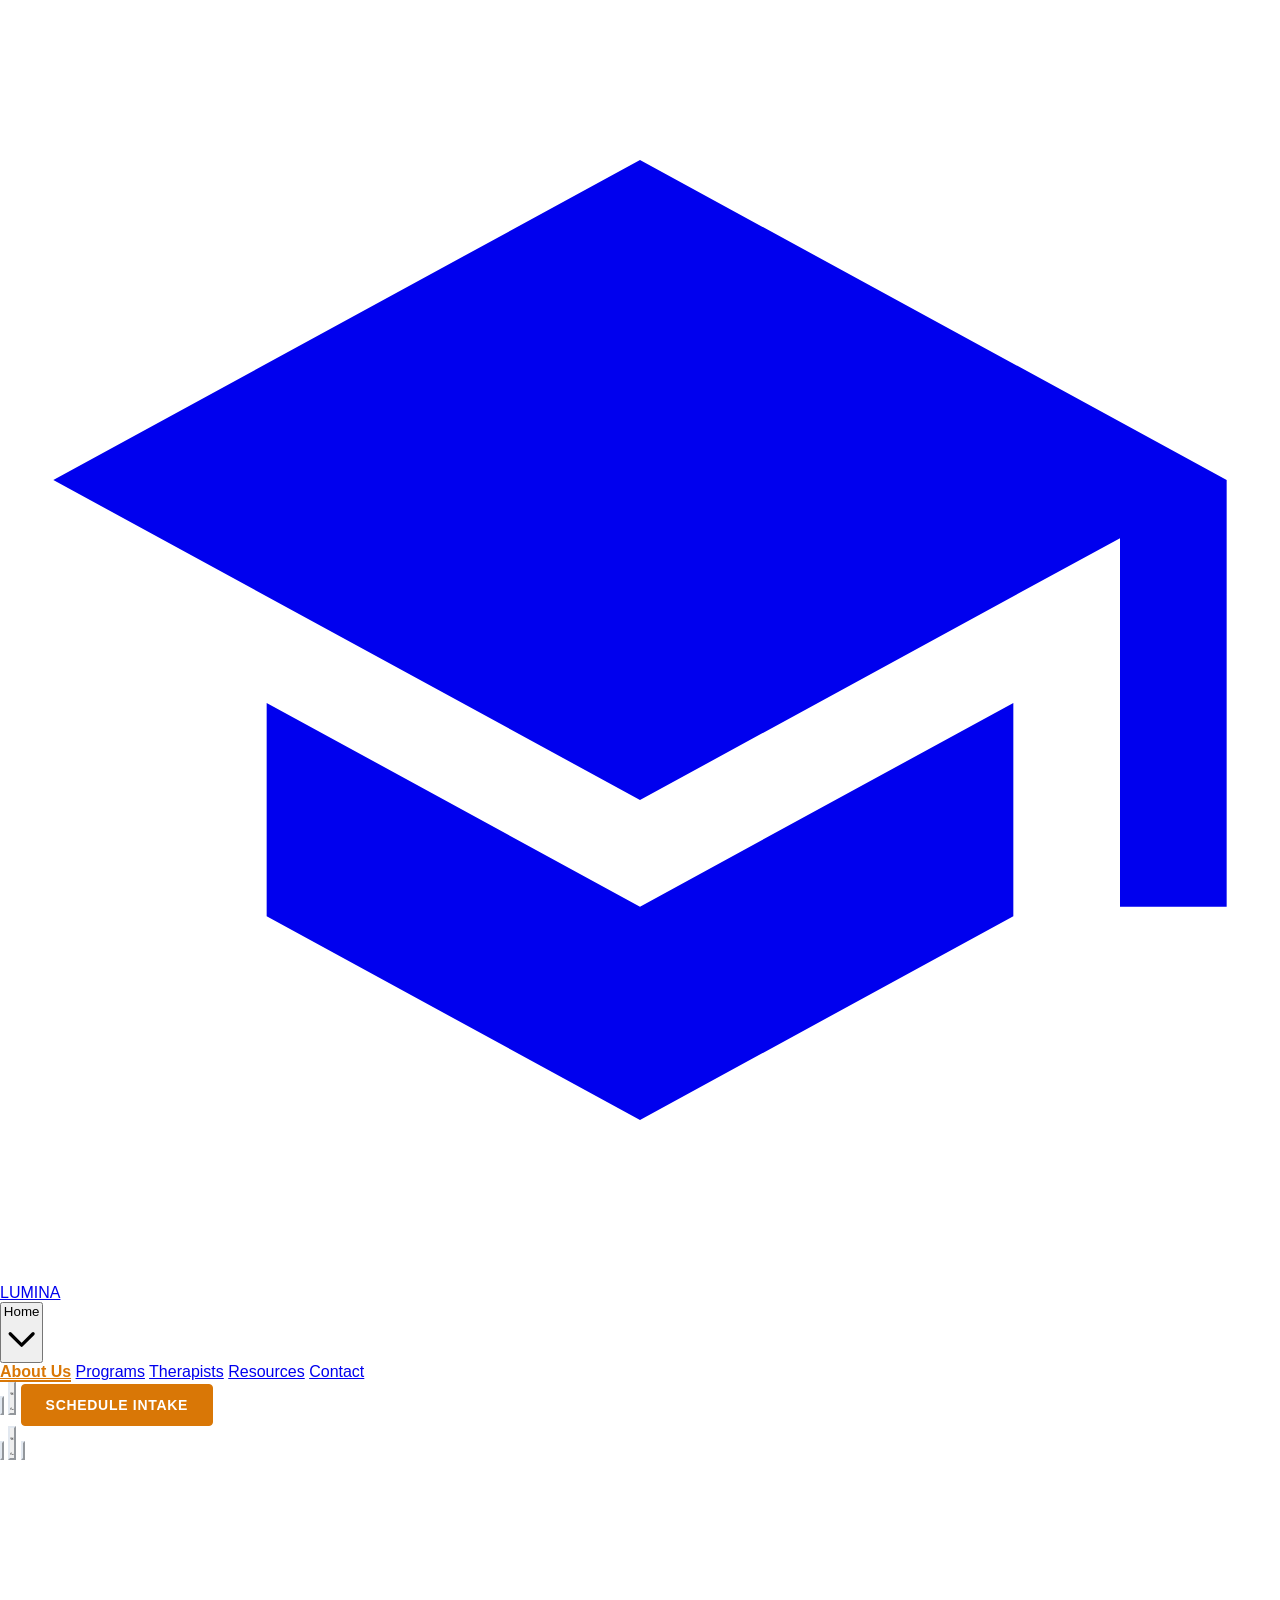
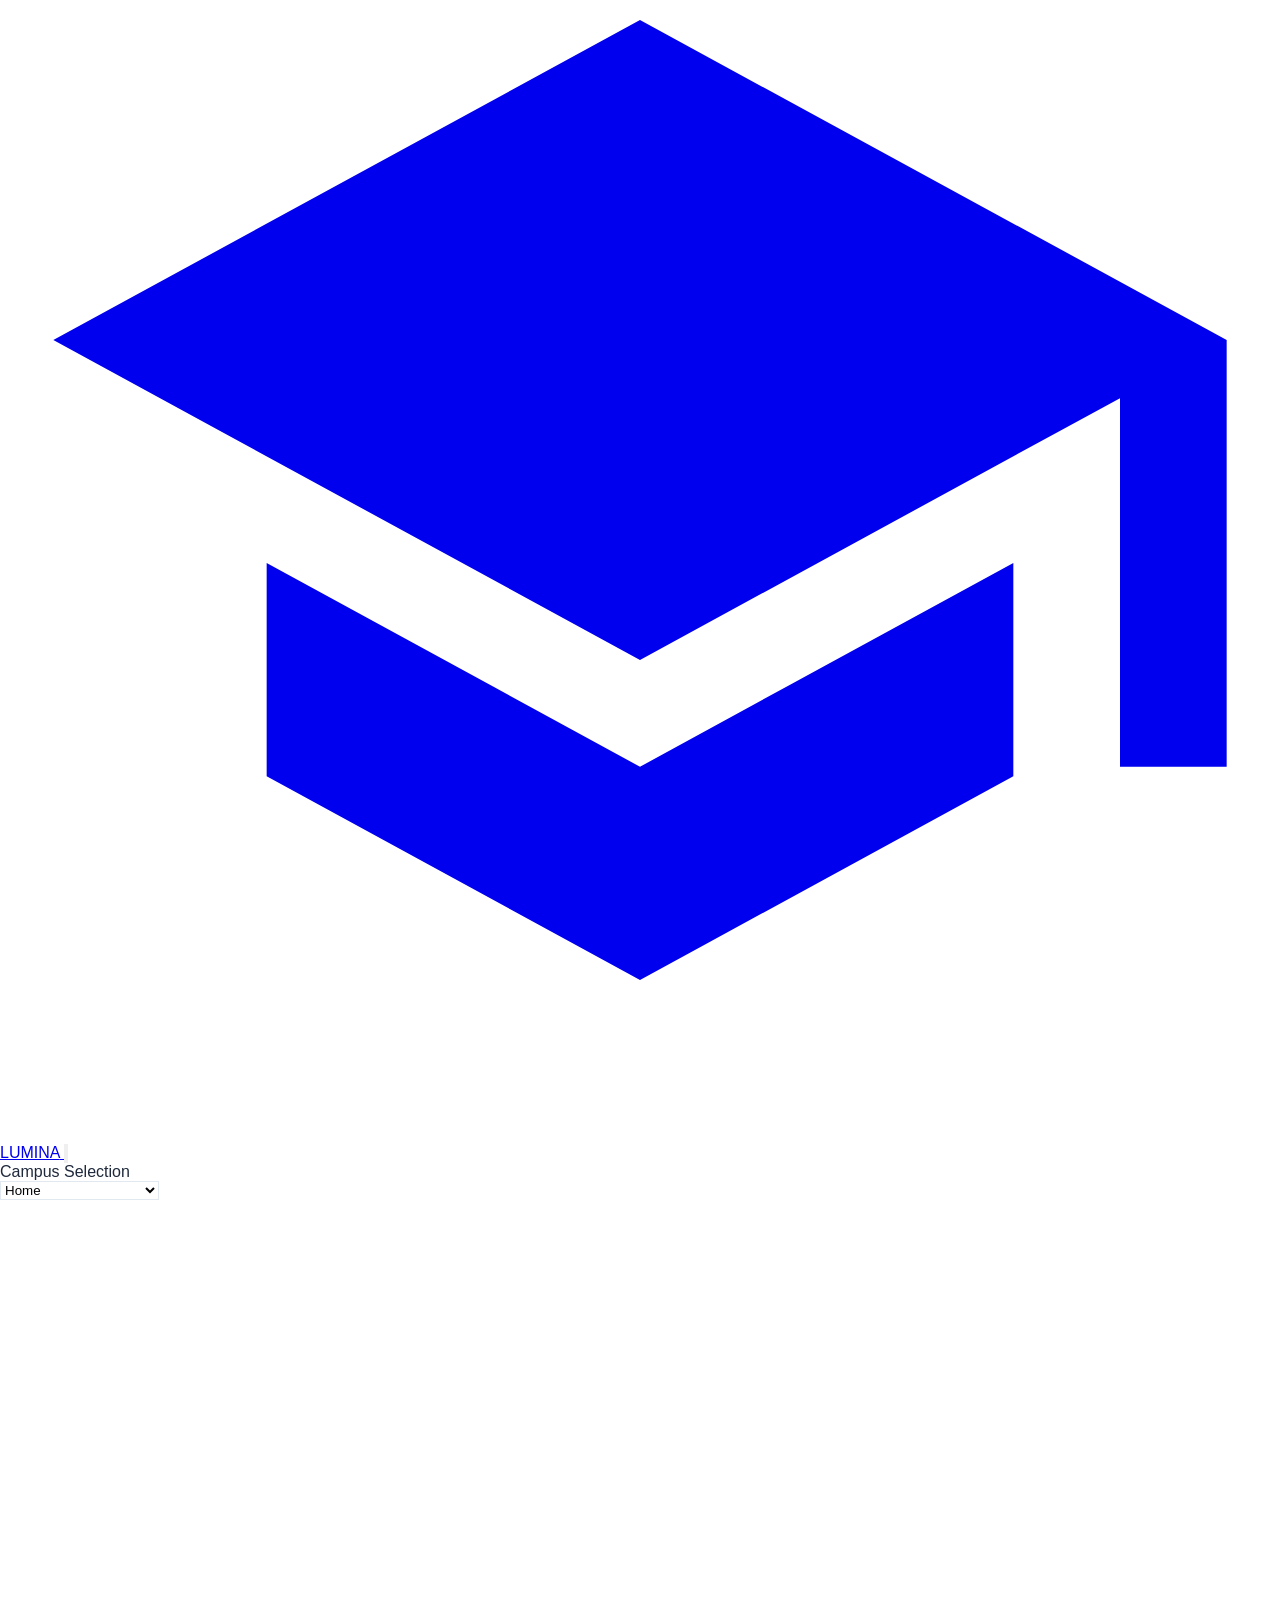
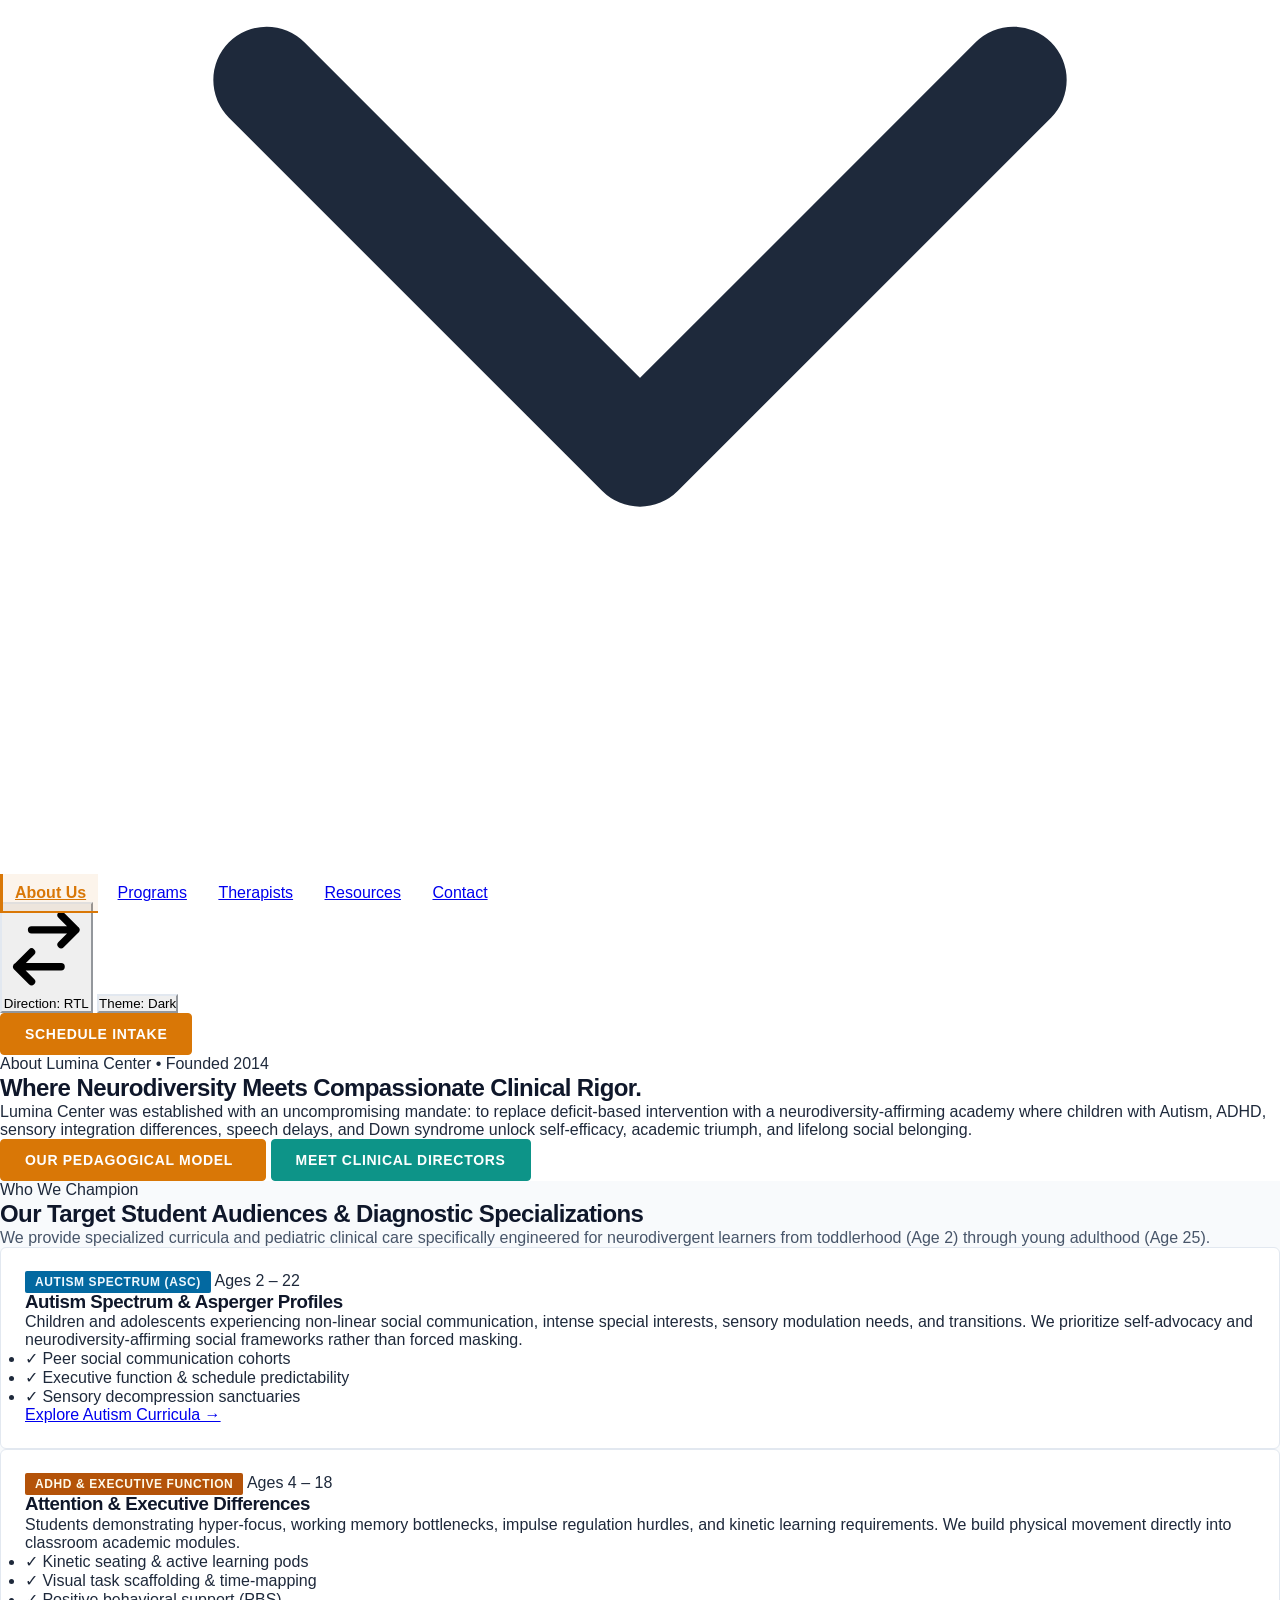
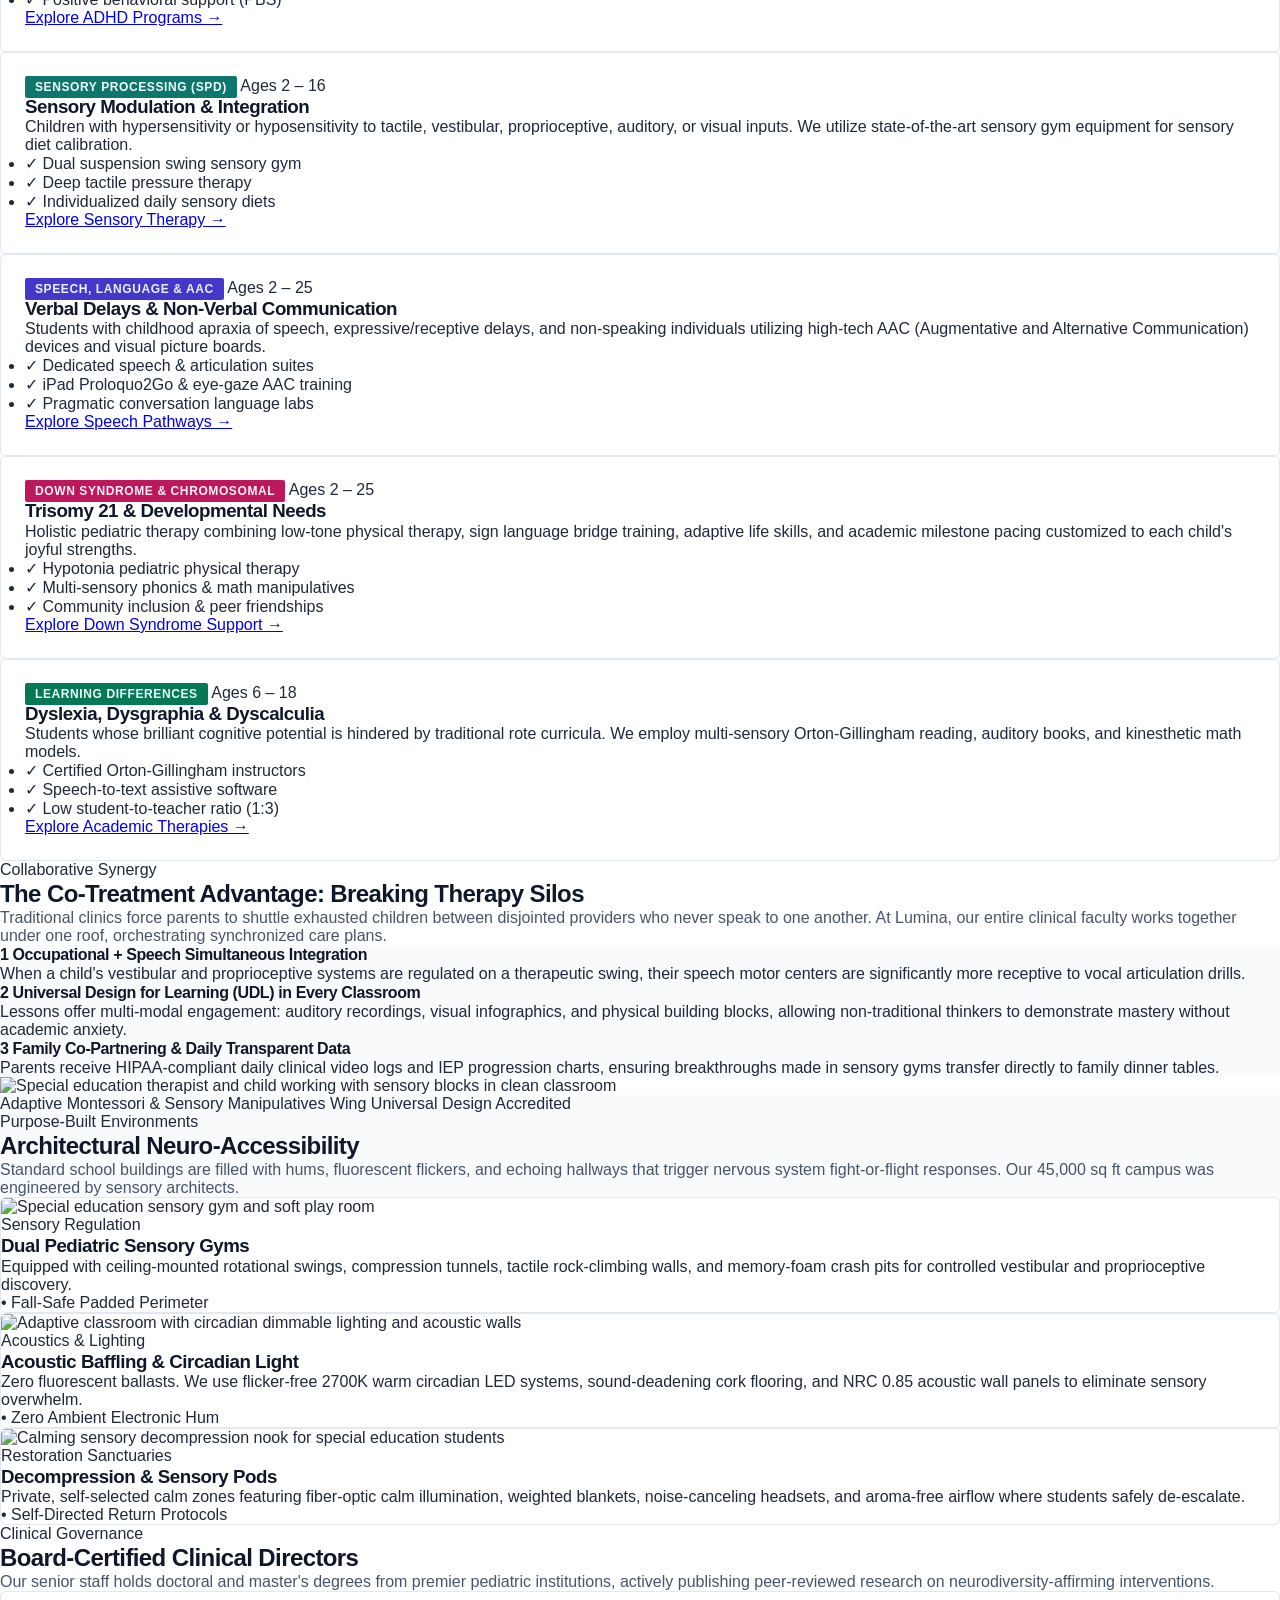
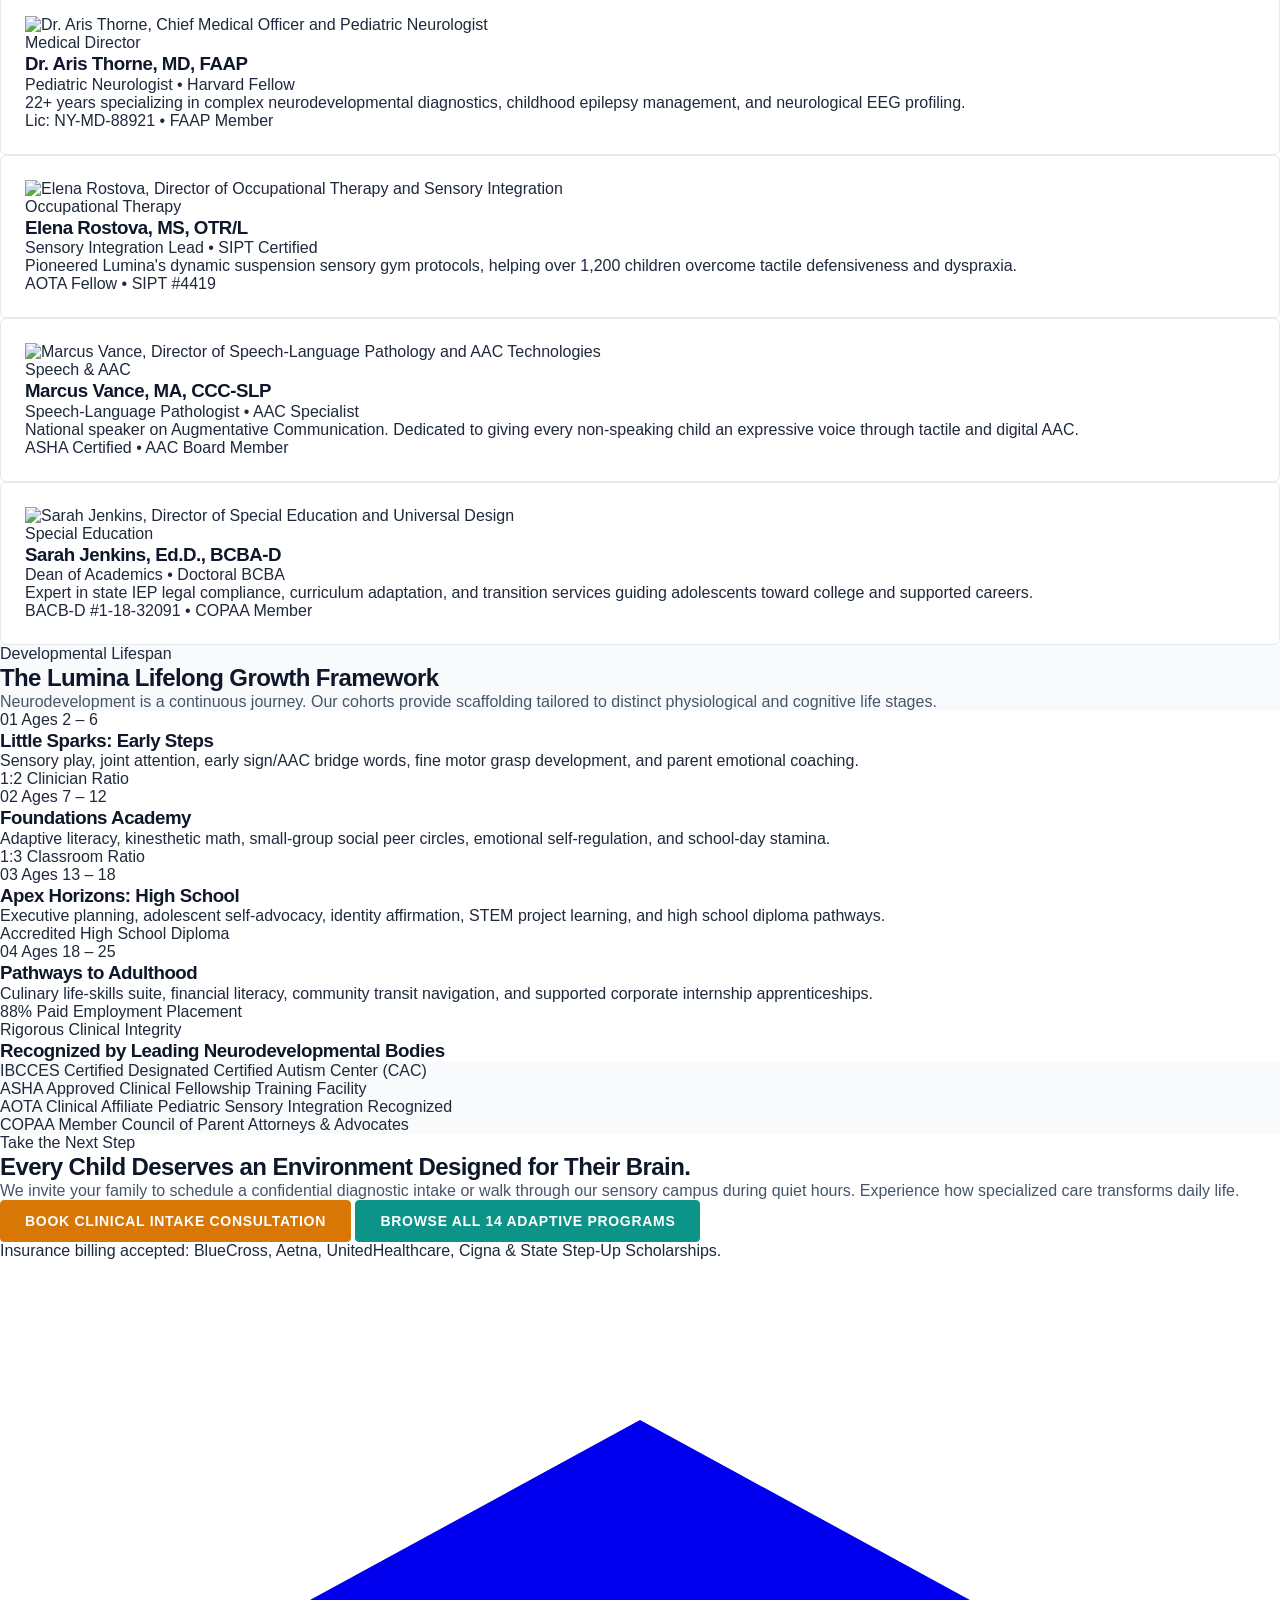
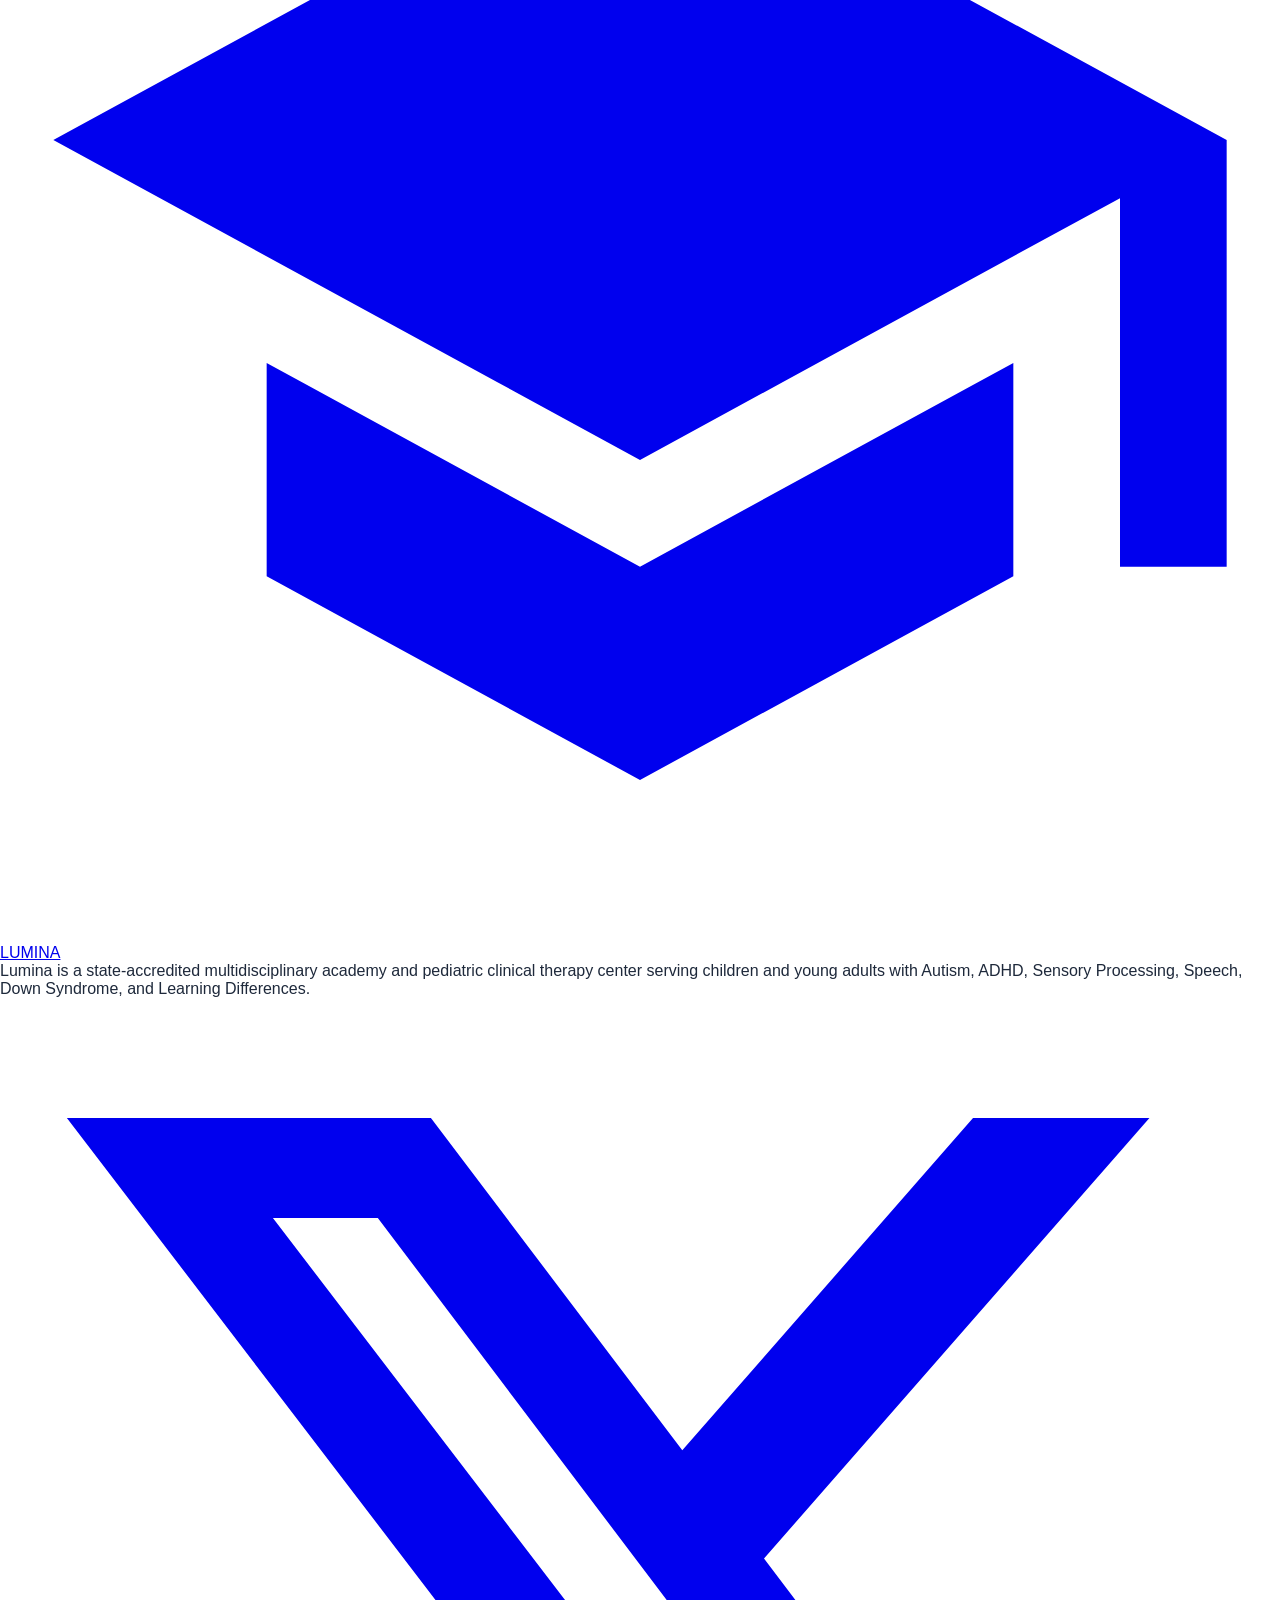
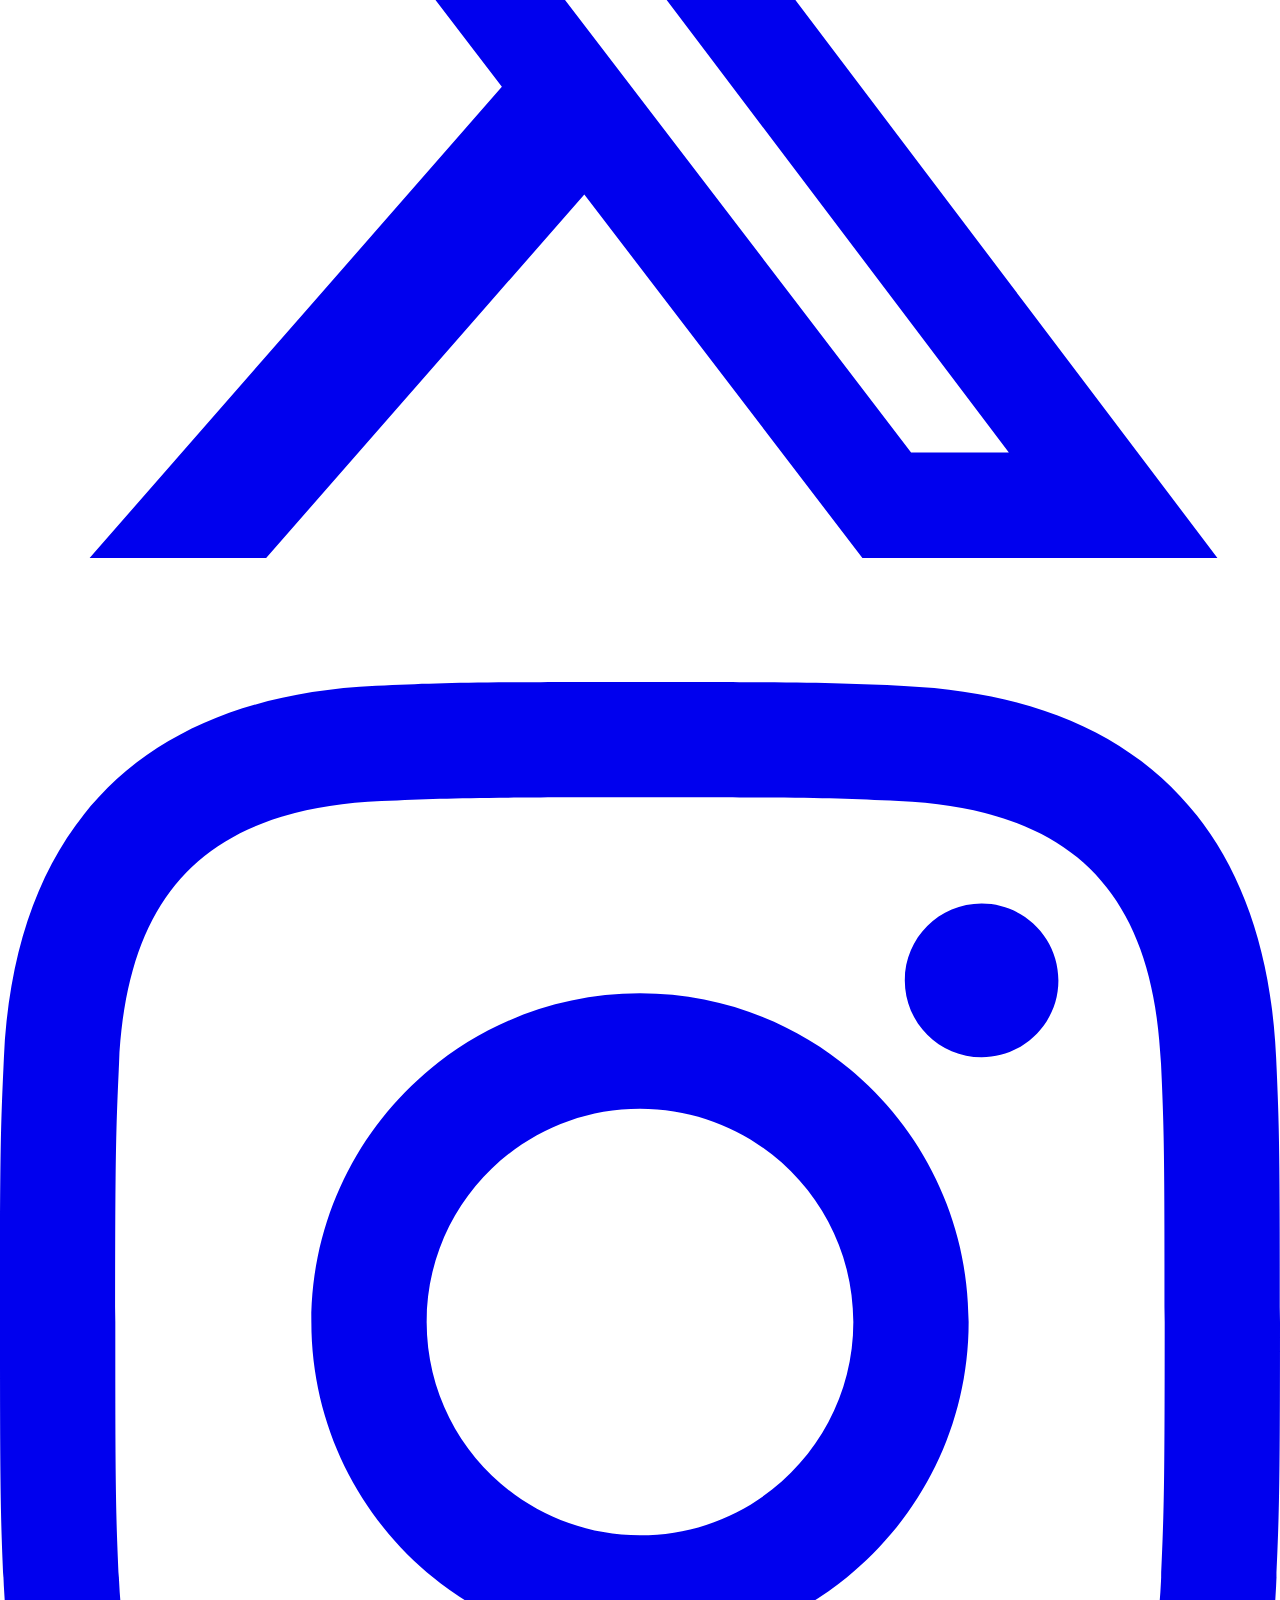
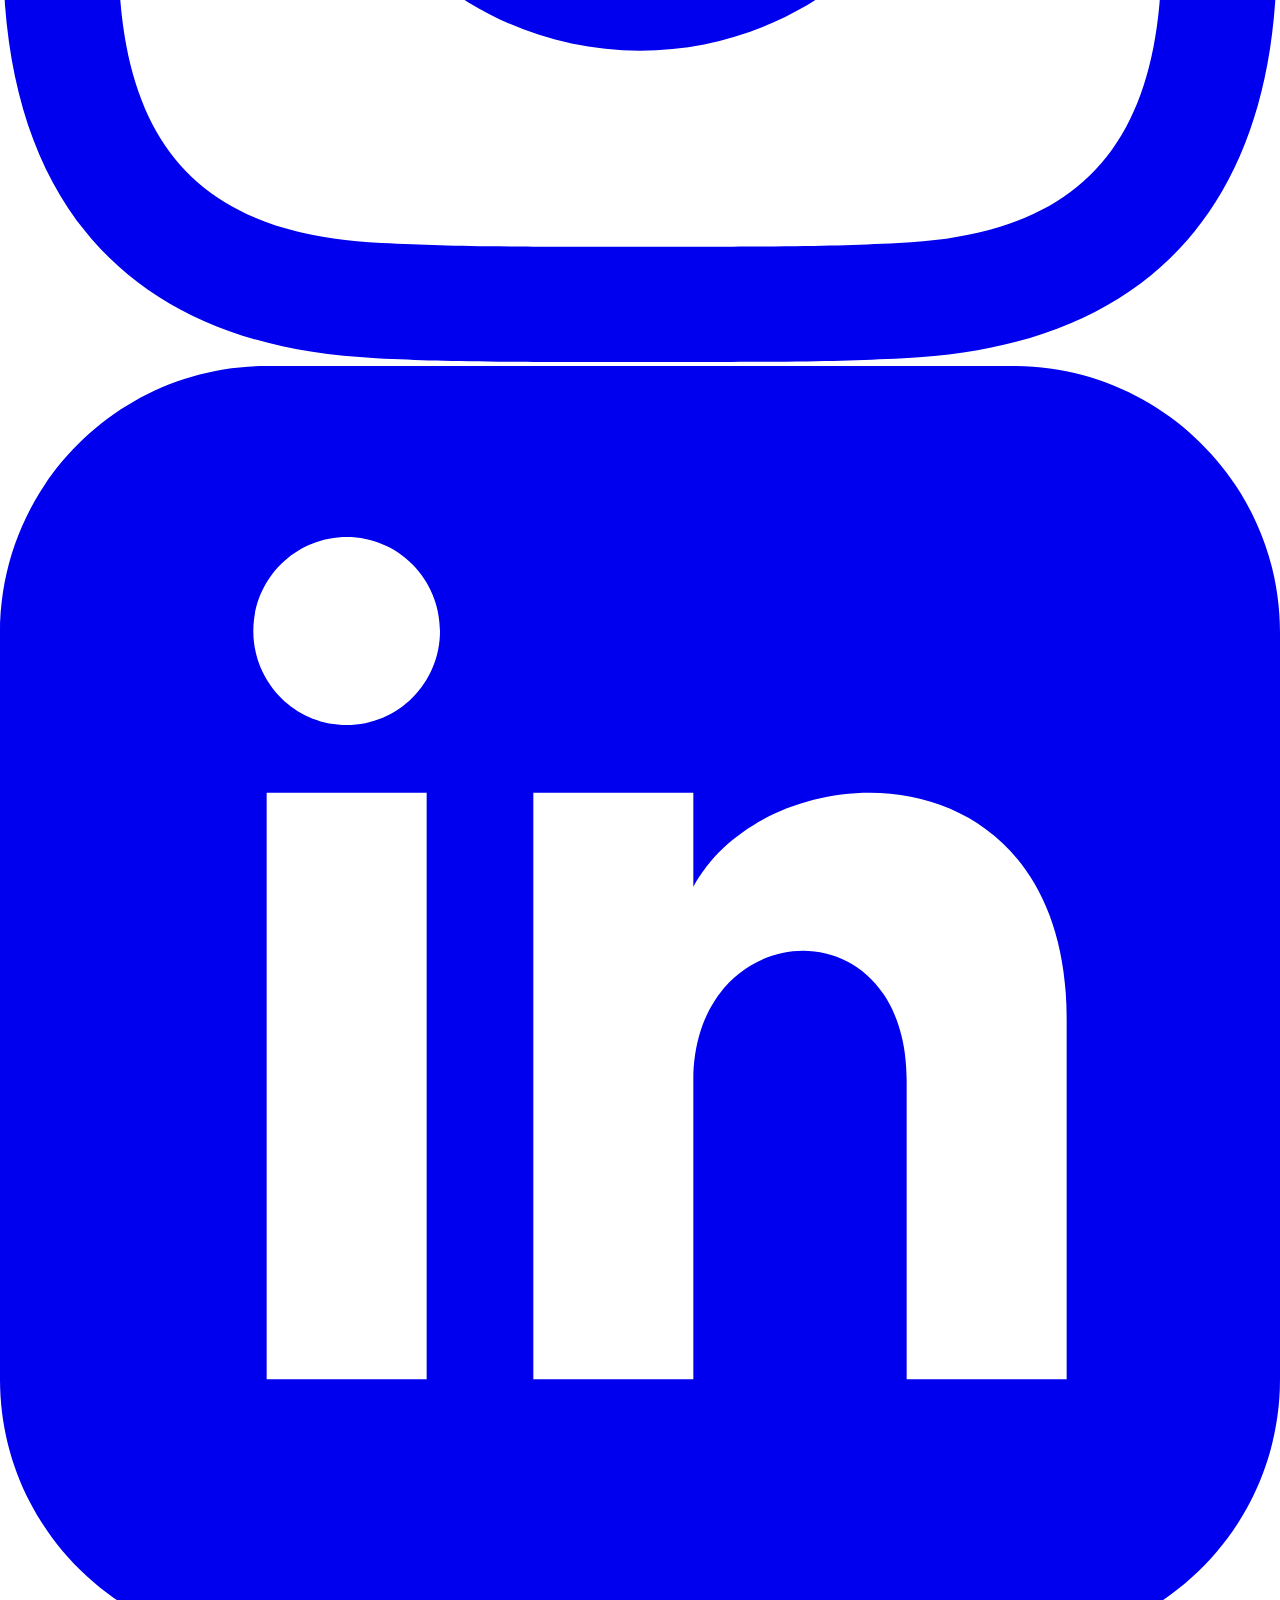
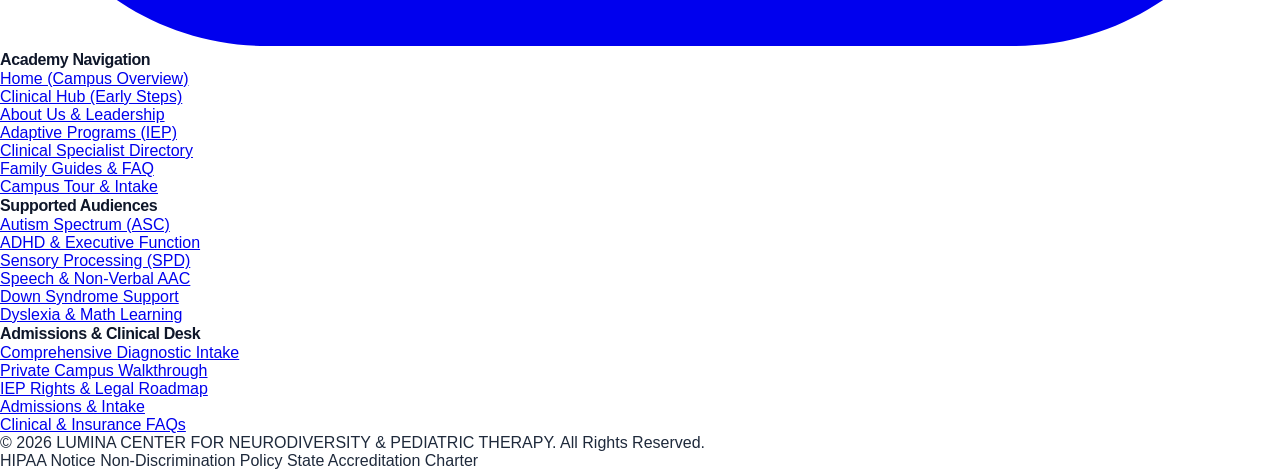
==== about.html @ a9ae6124 "update commit" ====
<!DOCTYPE html>
<html lang="en" dir="ltr">
<head>
  <meta charset="UTF-8" />
  <meta name="viewport" content="width=device-width, initial-scale=1.0" />
  <meta name="color-scheme" content="light dark" />
  <title>About Lumina | Center for Neurodiversity & Pediatric Special Education</title>
  <meta name="description" content="Discover Lumina's neurodiversity-affirming mission, multidisciplinary clinical leadership, sensory campus architecture, and individualized education pathways for neurodivergent children." />

  <!-- Anti-Splash / Zero-Flash Theme Script (Synchronous Blocking Execution in Head) -->
  <script>
    (function () {
      try {
        var theme = localStorage.getItem('lumina_theme');
        var prefersDark = window.matchMedia && window.matchMedia('(prefers-color-scheme: dark)').matches;
        var isDark = theme ? theme === 'dark' : prefersDark;
        if (isDark) {
          document.documentElement.classList.add('dark');
          document.documentElement.style.backgroundColor = '#0B0F19';
          document.documentElement.style.colorScheme = 'dark';
        } else {
          document.documentElement.classList.remove('dark');
          document.documentElement.style.backgroundColor = '#FFFFFF';
          document.documentElement.style.colorScheme = 'light';
        }
        var dir = localStorage.getItem('lumina_direction') || 'ltr';
        document.documentElement.setAttribute('dir', dir);
      } catch (e) {}
    })();
  </script>

  <!-- Anti-Splash Instant Style Fallback -->
  <style>
    html {
      background-color: #FFFFFF;
      color-scheme: light;
    }
    html.dark {
      background-color: #0B0F19 !important;
      color-scheme: dark;
    }
    html.dark body {
      background-color: #0B0F19 !important;
    }
  </style>

  <!-- Favicon (Academic & Education Academy Emblem) -->
  <link rel="icon" type="image/svg+xml" href="data:image/svg+xml,%3Csvg xmlns='http://www.w3.org/2000/svg' viewBox='0 0 32 32'%3E%3Cpath fill='%23D97706' d='M16 4L2 12L16 20L28 13.45V23H30V12L16 4ZM7 17.5V23L16 28L25 23V17.5L16 22.5L7 17.5Z'/%3E%3C/svg%3E" />

  <!-- Tailwind CSS CDN -->
  <script src="https://cdn.tailwindcss.com"></script>
  <script>
    tailwind.config = {
      darkMode: 'class',
      theme: {
        extend: {
          colors: {
            brand: {
              navy: '#0F172A',
              teal: '#0D9488',
              amber: '#D97706'
            }
          }
        }
      }
    };
  </script>

  <!-- Project High-Contrast Flat Stylesheet -->
  <link rel="stylesheet" href="style.css" />
</head>
<body class="bg-theme-primary text-slate-800 dark:text-slate-200 antialiased selection:bg-amber-600 selection:text-white">

  <!-- ==========================================================================
       GLOBAL NAVBAR (Identical across all pages)
       Desktop > 1024px. Hamburger < 1024px.
       ========================================================================== -->
  <header class="sticky top-0 z-50 bg-theme-primary border-b border-theme shadow-sm transition-colors duration-200">
    <div class="max-w-7xl mx-auto px-3 sm:px-6 lg:px-8">
      <div class="flex items-center justify-between h-16 sm:h-20 gap-4 lg:gap-6 xl:gap-8">
        
        <!-- Brand Logo & Name -->
        <a href="index.html" class="flex items-center gap-2.5 sm:gap-3 group focus:outline-none shrink-0" aria-label="Lumina Home">
          <div class="w-10 h-10 sm:w-11 sm:h-11 bg-slate-900 dark:bg-amber-500 text-white dark:text-slate-950 flex items-center justify-center font-black text-xl border border-slate-900 dark:border-amber-400 shrink-0">
            <svg class="w-5 h-5 sm:w-6 sm:h-6" fill="currentColor" viewBox="0 0 24 24">
              <path d="M12 3L1 9l11 6 9-4.91V17h2V9L12 3zM5 13.18v4L12 21l7-3.82v-4L12 17l-7-3.82z"/>
            </svg>
          </div>
          <span class="text-xl sm:text-2xl font-black tracking-wider text-slate-900 dark:text-slate-50 uppercase">LUMINA</span>
        </a>

        <!-- Desktop Navigation (> 1024px) -->
        <nav class="hidden lg:flex items-center gap-3 lg:gap-4 xl:gap-7" aria-label="Main Navigation">
          <!-- Combined Home 1 & Home 2 Dropdown -->
          <div class="relative group home-nav-dropdown">
            <button
              type="button"
              class="nav-link-item flex items-center gap-1.5 whitespace-nowrap text-xs xl:text-sm font-bold tracking-wide uppercase text-slate-700 dark:text-slate-300 hover:text-amber-600 dark:hover:text-amber-400 transition-colors py-2 border-b-2 border-transparent focus:outline-none"
            >
              <span>Home</span>
              <svg class="w-3.5 h-3.5 transition-transform duration-200 group-hover:rotate-180 text-slate-400" fill="none" stroke="currentColor" viewBox="0 0 24 24">
                <path stroke-linecap="round" stroke-linejoin="round" stroke-width="2" d="M19 9l-7 7-7-7"/>
              </svg>
            </button>
            <div class="dropdown-menu home-nav-popover absolute top-full left-0 mt-1 w-52 bg-theme-primary border-2 border-theme shadow-xl py-2 hidden group-hover:block group-focus-within:block z-50">
              <div class="px-4 py-1 text-[10px] font-extrabold uppercase tracking-widest text-slate-400 dark:text-slate-500 border-b border-theme/60 mb-1">
                Select Campus
              </div>
              <a href="index.html" class="flex items-center justify-between px-4 py-2 text-xs font-bold uppercase tracking-wider text-slate-700 dark:text-slate-300 hover:bg-slate-100 dark:hover:bg-slate-800 hover:text-amber-600 dark:hover:text-amber-400 transition-colors">
                <span>Home 1: Campus</span>
                <span class="text-[9px] font-semibold text-amber-600 dark:text-amber-400 bg-amber-500/10 px-1.5 py-0.5">Main</span>
              </a>
              <a href="index2.html" class="flex items-center justify-between px-4 py-2 text-xs font-bold uppercase tracking-wider text-slate-700 dark:text-slate-300 hover:bg-slate-100 dark:hover:bg-slate-800 hover:text-amber-600 dark:hover:text-amber-400 transition-colors">
                <span>Home 2: Clinical Hub</span>
                <span class="text-[9px] font-semibold text-teal-600 dark:text-teal-400 bg-teal-500/10 px-1.5 py-0.5">Early Steps</span>
              </a>
            </div>
          </div>

          <a href="about.html" class="nav-link-item active whitespace-nowrap text-xs xl:text-sm font-bold tracking-wide uppercase text-slate-700 dark:text-slate-300 hover:text-amber-600 dark:hover:text-amber-400 transition-colors py-2 border-b-2 border-transparent" aria-current="page">About Us</a>
          <a href="programs.html" class="nav-link-item whitespace-nowrap text-xs xl:text-sm font-bold tracking-wide uppercase text-slate-700 dark:text-slate-300 hover:text-amber-600 dark:hover:text-amber-400 transition-colors py-2 border-b-2 border-transparent">Programs</a>
          <a href="therapists.html" class="nav-link-item whitespace-nowrap text-xs xl:text-sm font-bold tracking-wide uppercase text-slate-700 dark:text-slate-300 hover:text-amber-600 dark:hover:text-amber-400 transition-colors py-2 border-b-2 border-transparent">Therapists</a>
          <a href="resources.html" class="nav-link-item whitespace-nowrap text-xs xl:text-sm font-bold tracking-wide uppercase text-slate-700 dark:text-slate-300 hover:text-amber-600 dark:hover:text-amber-400 transition-colors py-2 border-b-2 border-transparent">Resources</a>
          <a href="contact.html" class="nav-link-item whitespace-nowrap text-xs xl:text-sm font-bold tracking-wide uppercase text-slate-700 dark:text-slate-300 hover:text-amber-600 dark:hover:text-amber-400 transition-colors py-2 border-b-2 border-transparent">Contact</a>
        </nav>

        <!-- Desktop Utilities & CTA (> 1024px) -->
        <div class="hidden lg:flex items-center gap-2 xl:gap-3 shrink-0">
          <!-- RTL / LTR Toggle with Double Arrow Icon -->
          <button class="rtl-toggle-btn p-1.5 xl:p-2 border border-theme text-slate-700 dark:text-slate-300 hover:bg-slate-100 dark:hover:bg-slate-800 transition-colors flex items-center justify-center shrink-0" title="Toggle Direction (RTL / LTR)" aria-label="Toggle Direction (RTL / LTR)">
            <svg class="w-4 h-4 xl:w-5 xl:h-5 rtl-flip" fill="none" stroke="currentColor" viewBox="0 0 24 24" aria-hidden="true">
              <path stroke-linecap="round" stroke-linejoin="round" stroke-width="2" d="M8 7h12m0 0l-4-4m4 4l-4 4m0 6H4m0 0l4 4m-4-4l4-4"/>
            </svg>
          </button>

          <!-- Dark / Light Theme Toggle -->
          <button class="theme-toggle-btn p-1.5 xl:p-2 border border-theme text-slate-700 dark:text-slate-300 hover:bg-slate-100 dark:hover:bg-slate-800 transition-colors flex items-center justify-center shrink-0" title="Toggle Dark/Light Mode" aria-label="Toggle Dark/Light Mode">
            <svg class="icon-sun w-4 h-4 xl:w-5 xl:h-5 hidden text-amber-500" fill="none" stroke="currentColor" viewBox="0 0 24 24"><path stroke-linecap="round" stroke-linejoin="round" stroke-width="2" d="M12 3v1m0 16v1m9-9h-1M4 9H3m15.364 6.364l-.707-.707M6.343 6.343l-.707-.707m12.728 0l-.707.707M6.343 17.657l-.707.707M16 12a4 4 0 11-8 0 4 4 0 018 0z"/></svg>
            <svg class="icon-moon w-4 h-4 xl:w-5 xl:h-5 text-slate-700" fill="none" stroke="currentColor" viewBox="0 0 24 24"><path stroke-linecap="round" stroke-linejoin="round" stroke-width="2" d="M20.354 15.354A9 9 0 018.646 3.646 9.003 9.003 0 0012 21a9.003 9.003 0 008.354-5.646z"/></svg>
          </button>

          <!-- CTA Button -->
          <a href="contact.html#intake-section" class="btn-primary !py-2 !px-3 xl:!py-2.5 xl:!px-5 text-xs xl:text-sm whitespace-nowrap">
            <span>Schedule Intake</span>
          </a>
        </div>

        <!-- Mobile Controls (< 1024px) -->
        <div class="flex items-center gap-1.5 sm:gap-2 lg:hidden">
          <button class="rtl-toggle-btn p-2 border border-theme text-slate-700 dark:text-slate-300 hover:bg-slate-100 dark:hover:bg-slate-800 transition-colors flex items-center justify-center" title="Toggle Direction (RTL / LTR)" aria-label="Toggle Direction (RTL / LTR)">
            <svg class="w-4 h-4 rtl-flip" fill="none" stroke="currentColor" viewBox="0 0 24 24" aria-hidden="true">
              <path stroke-linecap="round" stroke-linejoin="round" stroke-width="2" d="M8 7h12m0 0l-4-4m4 4l-4 4m0 6H4m0 0l4 4m-4-4l4-4"/>
            </svg>
          </button>

          <button class="theme-toggle-btn p-2 border border-theme text-slate-700 dark:text-slate-300 hover:bg-slate-100 dark:hover:bg-slate-800 transition-colors flex items-center justify-center" title="Toggle Dark/Light Mode" aria-label="Toggle Dark/Light Mode">
            <svg class="icon-sun w-4 h-4 hidden text-amber-500" fill="none" stroke="currentColor" viewBox="0 0 24 24"><path stroke-linecap="round" stroke-linejoin="round" stroke-width="2" d="M12 3v1m0 16v1m9-9h-1M4 9H3m15.364 6.364l-.707-.707M6.343 6.343l-.707-.707m12.728 0l-.707.707M6.343 17.657l-.707.707M16 12a4 4 0 11-8 0 4 4 0 018 0z"/></svg>
            <svg class="icon-moon w-4 h-4 text-slate-700" fill="none" stroke="currentColor" viewBox="0 0 24 24"><path stroke-linecap="round" stroke-linejoin="round" stroke-width="2" d="M20.354 15.354A9 9 0 018.646 3.646 9.003 9.003 0 0012 21a9.003 9.003 0 008.354-5.646z"/></svg>
          </button>

          <button id="mobile-menu-toggle" class="p-2 border border-theme text-slate-800 dark:text-slate-200 hover:bg-slate-100 dark:hover:bg-slate-800 transition-colors flex items-center justify-center" aria-label="Open Mobile Menu" title="Open Mobile Menu">
            <svg class="w-5 h-5" fill="none" stroke="currentColor" viewBox="0 0 24 24"><path stroke-linecap="round" stroke-linejoin="round" stroke-width="2" d="M4 6h16M4 12h16M4 18h16"/></svg>
          </button>
        </div>

      </div>
    </div>

    <!-- Mobile Drawer Overlay (< 1024px) -->
    <div id="mobile-menu-backdrop" class="fixed inset-0 bg-black/60 z-40 hidden lg:hidden"></div>
    <div id="mobile-menu-drawer" class="fixed top-0 right-0 bottom-0 w-80 max-w-[85vw] bg-theme-primary border-l border-theme z-50 p-6 flex flex-col justify-between hidden lg:hidden overflow-y-auto">
      <div>
        <div class="flex items-center justify-between pb-6 border-b border-theme">
          <a href="index.html" class="flex items-center gap-2.5 focus:outline-none" aria-label="Lumina Home">
            <div class="w-9 h-9 bg-slate-900 dark:bg-amber-500 text-white dark:text-slate-950 flex items-center justify-center font-black text-lg border border-slate-900 dark:border-amber-400 shrink-0">
              <svg class="w-5 h-5" fill="currentColor" viewBox="0 0 24 24">
                <path d="M12 3L1 9l11 6 9-4.91V17h2V9L12 3zM5 13.18v4L12 21l7-3.82v-4L12 17l-7-3.82z"/>
              </svg>
            </div>
            <span class="text-xl font-black tracking-wider text-slate-900 dark:text-slate-50 uppercase">LUMINA</span>
          </a>
          <button id="mobile-menu-close" class="p-2 text-slate-500 hover:text-slate-900 dark:hover:text-slate-100" aria-label="Close Mobile Menu">
            <svg class="w-6 h-6" fill="none" stroke="currentColor" viewBox="0 0 24 24"><path stroke-linecap="round" stroke-linejoin="round" stroke-width="2" d="M6 18L18 6M6 6l12 12"/></svg>
          </button>
        </div>

        <nav class="flex flex-col gap-2 py-6" aria-label="Mobile Navigation Links">
          <!-- Combined Mobile Home Selection Box -->
          <div class="pb-3 mb-2 border-b border-theme">
            <label class="block text-[10px] font-extrabold uppercase tracking-widest text-slate-500 dark:text-slate-400 mb-1.5">Campus Selection</label>
            <div class="relative">
              <select
                id="mobile-home-selector"
                aria-label="Select Campus Layout"
                class="w-full appearance-none bg-theme-primary text-xs font-bold tracking-wide uppercase py-2 pl-3 pr-8 border border-theme hover:border-amber-500 focus:outline-none cursor-pointer"
                onchange="if(this.value) window.location.href=this.value;"
              >
                <option value="" disabled selected>Home</option>
                <option value="index.html">Home 1: Main Campus</option>
                <option value="index2.html">Home 2: Clinical Hub</option>
              </select>
              <div class="pointer-events-none absolute inset-y-0 right-0 flex items-center px-2.5 text-slate-500 dark:text-slate-400">
                <svg class="w-4 h-4" fill="none" stroke="currentColor" viewBox="0 0 24 24"><path stroke-linecap="round" stroke-linejoin="round" stroke-width="2" d="M19 9l-7 7-7-7"></path></svg>
              </div>
            </div>
          </div>

          <a href="about.html" class="nav-link-item active text-sm font-bold uppercase tracking-wide text-slate-800 dark:text-slate-200 hover:text-amber-600 py-2" aria-current="page">About Us</a>
          <a href="programs.html" class="nav-link-item text-sm font-bold uppercase tracking-wide text-slate-800 dark:text-slate-200 hover:text-amber-600 py-2">Programs</a>
          <a href="therapists.html" class="nav-link-item text-sm font-bold uppercase tracking-wide text-slate-800 dark:text-slate-200 hover:text-amber-600 py-2">Therapists</a>
          <a href="resources.html" class="nav-link-item text-sm font-bold uppercase tracking-wide text-slate-800 dark:text-slate-200 hover:text-amber-600 py-2">Resources</a>
          <a href="contact.html" class="nav-link-item text-sm font-bold uppercase tracking-wide text-slate-800 dark:text-slate-200 hover:text-amber-600 py-2">Contact</a>
        </nav>
      </div>

      <div class="pt-6 border-t border-theme flex flex-col gap-4">
        <div class="flex items-center justify-between gap-3">
          <button class="rtl-toggle-btn flex-1 py-2.5 border border-theme text-xs font-bold uppercase tracking-wider text-slate-700 dark:text-slate-300 flex items-center justify-center gap-2">
            <svg class="w-4 h-4 rtl-flip" fill="none" stroke="currentColor" viewBox="0 0 24 24"><path stroke-linecap="round" stroke-linejoin="round" stroke-width="2" d="M8 7h12m0 0l-4-4m4 4l-4 4m0 6H4m0 0l4 4m-4-4l4-4"/></svg>
            <span>Direction: <span class="rtl-label">RTL</span></span>
          </button>
          <button class="theme-toggle-btn flex-1 py-2.5 border border-theme text-xs font-bold uppercase tracking-wider text-slate-700 dark:text-slate-300">
            <span>Theme: <span class="theme-label">Dark</span></span>
          </button>
        </div>
        <div>
          <a href="contact.html#intake-section" class="btn-primary w-full text-center !py-3 text-xs font-bold uppercase tracking-wider block">Schedule Intake</a>
        </div>
      </div>
    </div>
  </header>

  <!-- ==========================================================================
       SECTION 1: HERO - OUR FOUNDING MISSION & NEUROAFFIRMING PURPOSE
       Clear communication of purpose & target audiences
       ========================================================================== -->
  <section class="hero-wrapper min-h-[480px] lg:min-h-[540px] flex items-center border-b border-theme relative" style="background-image: url('https://i.pinimg.com/736x/2b/bc/9d/2bbc9dad4159401f9410726130370f9e.jpg');">
    <div class="hero-overlay"></div>
    <div class="relative z-10 max-w-7xl mx-auto px-4 sm:px-6 lg:px-8 py-16 sm:py-24 w-full">
      <div class="max-w-3xl">
        <div class="inline-flex items-center gap-2 px-3 py-1 bg-amber-600/10 dark:bg-amber-400/10 border border-amber-600 dark:border-amber-400 mb-4">
          <span class="text-xs font-bold uppercase tracking-widest text-amber-700 dark:text-amber-300">About Lumina Center • Founded 2014</span>
        </div>
        <h1 class="text-3xl sm:text-5xl lg:text-6xl font-black mb-4 tracking-tight">
          Where Neurodiversity Meets Compassionate Clinical Rigor.
        </h1>
        <p class="text-base sm:text-lg text-slate-700 dark:text-slate-300 mb-8 leading-relaxed font-medium">
          Lumina Center was established with an uncompromising mandate: to replace deficit-based intervention with a neurodiversity-affirming academy where children with Autism, ADHD, sensory integration differences, speech delays, and Down syndrome unlock self-efficacy, academic triumph, and lifelong social belonging.
        </p>
        <div class="flex flex-wrap items-center gap-4">
          <a href="#clinical-model" class="btn-primary">
            <span>Our Pedagogical Model</span>
            <svg class="w-4 h-4 rtl-flip" fill="none" stroke="currentColor" viewBox="0 0 24 24"><path stroke-linecap="round" stroke-linejoin="round" stroke-width="2" d="M19 9l-7 7-7-7"/></svg>
          </a>
          <a href="#leadership-team" class="btn-teal">
            <span>Meet Clinical Directors</span>
          </a>
        </div>
      </div>
    </div>
  </section>

  <!-- ==========================================================================
       SECTION 2: CORE TARGET AUDIENCE & CONDITIONS SUPPORTED
       Directly resolving Issue 2: Clearly communicate purpose & target student audience
       ========================================================================== -->
  <section id="target-audience" class="py-20 bg-theme-secondary border-b border-theme">
    <div class="max-w-7xl mx-auto px-4 sm:px-6 lg:px-8">
      
      <div class="text-center max-w-3xl mx-auto mb-16">
        <span class="text-xs font-bold uppercase tracking-widest text-teal-600 dark:text-teal-400 block mb-2">Who We Champion</span>
        <h2 class="text-3xl sm:text-4xl font-extrabold mb-4">Our Target Student Audiences & Diagnostic Specializations</h2>
        <p class="section-subtitle text-sm sm:text-base leading-relaxed">
          We provide specialized curricula and pediatric clinical care specifically engineered for neurodivergent learners from toddlerhood (Age 2) through young adulthood (Age 25).
        </p>
      </div>

      <div class="grid grid-cols-1 md:grid-cols-2 lg:grid-cols-3 gap-8">
        
        <!-- Audience Card 1: Autism Spectrum -->
        <article class="flat-card p-6 flex flex-col justify-between">
          <div>
            <div class="flex items-center justify-between mb-4">
              <span class="badge-autism">Autism Spectrum (ASC)</span>
              <span class="text-xs font-mono font-bold text-slate-400">Ages 2 – 22</span>
            </div>
            <h3 class="text-xl font-bold mb-2">Autism Spectrum & Asperger Profiles</h3>
            <p class="text-xs text-slate-600 dark:text-slate-400 leading-relaxed mb-4">
              Children and adolescents experiencing non-linear social communication, intense special interests, sensory modulation needs, and transitions. We prioritize self-advocacy and neurodiversity-affirming social frameworks rather than forced masking.
            </p>
            <ul class="space-y-1.5 text-xs text-slate-700 dark:text-slate-300 border-t border-theme pt-3 mb-4">
              <li class="flex items-center gap-2"><span class="text-teal-600 font-bold">✓</span> Peer social communication cohorts</li>
              <li class="flex items-center gap-2"><span class="text-teal-600 font-bold">✓</span> Executive function & schedule predictability</li>
              <li class="flex items-center gap-2"><span class="text-teal-600 font-bold">✓</span> Sensory decompression sanctuaries</li>
            </ul>
          </div>
          <a href="programs.html?filter=autism" class="text-xs font-bold text-amber-600 dark:text-amber-400 hover:underline inline-flex items-center gap-1">
            Explore Autism Curricula &rarr;
          </a>
        </article>

        <!-- Audience Card 2: ADHD -->
        <article class="flat-card p-6 flex flex-col justify-between">
          <div>
            <div class="flex items-center justify-between mb-4">
              <span class="badge-adhd">ADHD & Executive Function</span>
              <span class="text-xs font-mono font-bold text-slate-400">Ages 4 – 18</span>
            </div>
            <h3 class="text-xl font-bold mb-2">Attention & Executive Differences</h3>
            <p class="text-xs text-slate-600 dark:text-slate-400 leading-relaxed mb-4">
              Students demonstrating hyper-focus, working memory bottlenecks, impulse regulation hurdles, and kinetic learning requirements. We build physical movement directly into classroom academic modules.
            </p>
            <ul class="space-y-1.5 text-xs text-slate-700 dark:text-slate-300 border-t border-theme pt-3 mb-4">
              <li class="flex items-center gap-2"><span class="text-teal-600 font-bold">✓</span> Kinetic seating & active learning pods</li>
              <li class="flex items-center gap-2"><span class="text-teal-600 font-bold">✓</span> Visual task scaffolding & time-mapping</li>
              <li class="flex items-center gap-2"><span class="text-teal-600 font-bold">✓</span> Positive behavioral support (PBS)</li>
            </ul>
          </div>
          <a href="programs.html?filter=adhd" class="text-xs font-bold text-amber-600 dark:text-amber-400 hover:underline inline-flex items-center gap-1">
            Explore ADHD Programs &rarr;
          </a>
        </article>

        <!-- Audience Card 3: Sensory Processing -->
        <article class="flat-card p-6 flex flex-col justify-between">
          <div>
            <div class="flex items-center justify-between mb-4">
              <span class="badge-sensory">Sensory Processing (SPD)</span>
              <span class="text-xs font-mono font-bold text-slate-400">Ages 2 – 16</span>
            </div>
            <h3 class="text-xl font-bold mb-2">Sensory Modulation & Integration</h3>
            <p class="text-xs text-slate-600 dark:text-slate-400 leading-relaxed mb-4">
              Children with hypersensitivity or hyposensitivity to tactile, vestibular, proprioceptive, auditory, or visual inputs. We utilize state-of-the-art sensory gym equipment for sensory diet calibration.
            </p>
            <ul class="space-y-1.5 text-xs text-slate-700 dark:text-slate-300 border-t border-theme pt-3 mb-4">
              <li class="flex items-center gap-2"><span class="text-teal-600 font-bold">✓</span> Dual suspension swing sensory gym</li>
              <li class="flex items-center gap-2"><span class="text-teal-600 font-bold">✓</span> Deep tactile pressure therapy</li>
              <li class="flex items-center gap-2"><span class="text-teal-600 font-bold">✓</span> Individualized daily sensory diets</li>
            </ul>
          </div>
          <a href="programs.html?filter=sensory" class="text-xs font-bold text-amber-600 dark:text-amber-400 hover:underline inline-flex items-center gap-1">
            Explore Sensory Therapy &rarr;
          </a>
        </article>

        <!-- Audience Card 4: Speech & AAC -->
        <article class="flat-card p-6 flex flex-col justify-between">
          <div>
            <div class="flex items-center justify-between mb-4">
              <span class="badge-speech">Speech, Language & AAC</span>
              <span class="text-xs font-mono font-bold text-slate-400">Ages 2 – 25</span>
            </div>
            <h3 class="text-xl font-bold mb-2">Verbal Delays & Non-Verbal Communication</h3>
            <p class="text-xs text-slate-600 dark:text-slate-400 leading-relaxed mb-4">
              Students with childhood apraxia of speech, expressive/receptive delays, and non-speaking individuals utilizing high-tech AAC (Augmentative and Alternative Communication) devices and visual picture boards.
            </p>
            <ul class="space-y-1.5 text-xs text-slate-700 dark:text-slate-300 border-t border-theme pt-3 mb-4">
              <li class="flex items-center gap-2"><span class="text-teal-600 font-bold">✓</span> Dedicated speech & articulation suites</li>
              <li class="flex items-center gap-2"><span class="text-teal-600 font-bold">✓</span> iPad Proloquo2Go & eye-gaze AAC training</li>
              <li class="flex items-center gap-2"><span class="text-teal-600 font-bold">✓</span> Pragmatic conversation language labs</li>
            </ul>
          </div>
          <a href="programs.html?filter=speech" class="text-xs font-bold text-amber-600 dark:text-amber-400 hover:underline inline-flex items-center gap-1">
            Explore Speech Pathways &rarr;
          </a>
        </article>

        <!-- Audience Card 5: Down Syndrome -->
        <article class="flat-card p-6 flex flex-col justify-between">
          <div>
            <div class="flex items-center justify-between mb-4">
              <span class="badge-downsyndrome">Down Syndrome & Chromosomal</span>
              <span class="text-xs font-mono font-bold text-slate-400">Ages 2 – 25</span>
            </div>
            <h3 class="text-xl font-bold mb-2">Trisomy 21 & Developmental Needs</h3>
            <p class="text-xs text-slate-600 dark:text-slate-400 leading-relaxed mb-4">
              Holistic pediatric therapy combining low-tone physical therapy, sign language bridge training, adaptive life skills, and academic milestone pacing customized to each child's joyful strengths.
            </p>
            <ul class="space-y-1.5 text-xs text-slate-700 dark:text-slate-300 border-t border-theme pt-3 mb-4">
              <li class="flex items-center gap-2"><span class="text-teal-600 font-bold">✓</span> Hypotonia pediatric physical therapy</li>
              <li class="flex items-center gap-2"><span class="text-teal-600 font-bold">✓</span> Multi-sensory phonics & math manipulatives</li>
              <li class="flex items-center gap-2"><span class="text-teal-600 font-bold">✓</span> Community inclusion & peer friendships</li>
            </ul>
          </div>
          <a href="programs.html?filter=downsyndrome" class="text-xs font-bold text-amber-600 dark:text-amber-400 hover:underline inline-flex items-center gap-1">
            Explore Down Syndrome Support &rarr;
          </a>
        </article>

        <!-- Audience Card 6: Learning Differences -->
        <article class="flat-card p-6 flex flex-col justify-between">
          <div>
            <div class="flex items-center justify-between mb-4">
              <span class="badge-learning">Learning Differences</span>
              <span class="text-xs font-mono font-bold text-slate-400">Ages 6 – 18</span>
            </div>
            <h3 class="text-xl font-bold mb-2">Dyslexia, Dysgraphia & Dyscalculia</h3>
            <p class="text-xs text-slate-600 dark:text-slate-400 leading-relaxed mb-4">
              Students whose brilliant cognitive potential is hindered by traditional rote curricula. We employ multi-sensory Orton-Gillingham reading, auditory books, and kinesthetic math models.
            </p>
            <ul class="space-y-1.5 text-xs text-slate-700 dark:text-slate-300 border-t border-theme pt-3 mb-4">
              <li class="flex items-center gap-2"><span class="text-teal-600 font-bold">✓</span> Certified Orton-Gillingham instructors</li>
              <li class="flex items-center gap-2"><span class="text-teal-600 font-bold">✓</span> Speech-to-text assistive software</li>
              <li class="flex items-center gap-2"><span class="text-teal-600 font-bold">✓</span> Low student-to-teacher ratio (1:3)</li>
            </ul>
          </div>
          <a href="programs.html?filter=learning" class="text-xs font-bold text-amber-600 dark:text-amber-400 hover:underline inline-flex items-center gap-1">
            Explore Academic Therapies &rarr;
          </a>
        </article>

      </div>
    </div>
  </section>

  <!-- ==========================================================================
       SECTION 3: THE LUMINA MULTIDISCIPLINARY CO-TREATMENT MODEL
       Clinical Synergy: OT + SLP + BCBA + Special Educator
       ========================================================================== -->
  <section id="clinical-model" class="py-20 bg-theme-primary border-b border-theme">
    <div class="max-w-7xl mx-auto px-4 sm:px-6 lg:px-8">
      <div class="grid grid-cols-1 lg:grid-cols-12 gap-12 items-center">
        
        <div class="lg:col-span-6">
          <span class="text-xs font-bold uppercase tracking-widest text-teal-600 dark:text-teal-400 block mb-2">Collaborative Synergy</span>
          <h2 class="text-3xl sm:text-4xl font-extrabold mb-4">The Co-Treatment Advantage: Breaking Therapy Silos</h2>
          <p class="section-subtitle text-sm sm:text-base leading-relaxed mb-6 font-normal">
            Traditional clinics force parents to shuttle exhausted children between disjointed providers who never speak to one another. At Lumina, our entire clinical faculty works together under one roof, orchestrating synchronized care plans.
          </p>

          <div class="space-y-4 text-xs">
            <div class="p-4 bg-theme-secondary border border-theme">
              <h4 class="font-bold text-sm text-slate-900 dark:text-slate-100 mb-1 flex items-center gap-2">
                <span class="w-6 h-6 bg-teal-600 text-white rounded-full flex items-center justify-center text-xs font-black">1</span>
                Occupational + Speech Simultaneous Integration
              </h4>
              <p class="text-slate-600 dark:text-slate-400 leading-relaxed">
                When a child's vestibular and proprioceptive systems are regulated on a therapeutic swing, their speech motor centers are significantly more receptive to vocal articulation drills.
              </p>
            </div>

            <div class="p-4 bg-theme-secondary border border-theme">
              <h4 class="font-bold text-sm text-slate-900 dark:text-slate-100 mb-1 flex items-center gap-2">
                <span class="w-6 h-6 bg-teal-600 text-white rounded-full flex items-center justify-center text-xs font-black">2</span>
                Universal Design for Learning (UDL) in Every Classroom
              </h4>
              <p class="text-slate-600 dark:text-slate-400 leading-relaxed">
                Lessons offer multi-modal engagement: auditory recordings, visual infographics, and physical building blocks, allowing non-traditional thinkers to demonstrate mastery without academic anxiety.
              </p>
            </div>

            <div class="p-4 bg-theme-secondary border border-theme">
              <h4 class="font-bold text-sm text-slate-900 dark:text-slate-100 mb-1 flex items-center gap-2">
                <span class="w-6 h-6 bg-teal-600 text-white rounded-full flex items-center justify-center text-xs font-black">3</span>
                Family Co-Partnering & Daily Transparent Data
              </h4>
              <p class="text-slate-600 dark:text-slate-400 leading-relaxed">
                Parents receive HIPAA-compliant daily clinical video logs and IEP progression charts, ensuring breakthroughs made in sensory gyms transfer directly to family dinner tables.
              </p>
            </div>
          </div>
        </div>

        <div class="lg:col-span-6">
          <div class="border-2 border-theme-strong overflow-hidden bg-slate-100 dark:bg-slate-800">
            <img 
              src="https://images.unsplash.com/photo-1588072432836-e10032774350?auto=format&fit=crop&w=1200&q=80" 
              alt="Special education therapist and child working with sensory blocks in clean classroom" 
              class="w-full h-full object-cover"
            />
          </div>
          <div class="mt-3 p-3 bg-theme-secondary border border-theme flex items-center justify-between text-xs text-slate-500">
            <span>Adaptive Montessori & Sensory Manipulatives Wing</span>
            <span class="font-bold text-teal-600">Universal Design Accredited</span>
          </div>
        </div>

      </div>
    </div>
  </section>

  <!-- ==========================================================================
       SECTION 4: SENSORY-FRIENDLY CAMPUS ARCHITECTURE
       Visual clarity on facility standards
       ========================================================================== -->
  <section class="py-20 bg-theme-secondary border-b border-theme">
    <div class="max-w-7xl mx-auto px-4 sm:px-6 lg:px-8">
      
      <div class="text-center max-w-3xl mx-auto mb-16">
        <span class="text-xs font-bold uppercase tracking-widest text-amber-600 dark:text-amber-400 block mb-2">Purpose-Built Environments</span>
        <h2 class="text-3xl sm:text-4xl font-extrabold mb-4">Architectural Neuro-Accessibility</h2>
        <p class="section-subtitle text-sm sm:text-base leading-relaxed">
          Standard school buildings are filled with hums, fluorescent flickers, and echoing hallways that trigger nervous system fight-or-flight responses. Our 45,000 sq ft campus was engineered by sensory architects.
        </p>
      </div>

      <div class="grid grid-cols-1 md:grid-cols-3 gap-8">
        
        <div class="flat-card !p-0 overflow-hidden">
          <div class="aspect-[16/10] overflow-hidden bg-slate-100 dark:bg-slate-800 border-b border-theme">
            <img src="https://i.pinimg.com/736x/f9/bd/50/f9bd502079b2571c5b2782fd9369e139.jpg" alt="Special education sensory gym and soft play room" class="w-full h-full object-cover" />
          </div>
          <div class="p-6">
            <span class="text-[10px] font-bold uppercase tracking-wider text-teal-600">Sensory Regulation</span>
            <h3 class="text-lg font-bold mt-1 mb-2">Dual Pediatric Sensory Gyms</h3>
            <p class="text-xs text-slate-600 dark:text-slate-400 leading-relaxed mb-3">
              Equipped with ceiling-mounted rotational swings, compression tunnels, tactile rock-climbing walls, and memory-foam crash pits for controlled vestibular and proprioceptive discovery.
            </p>
            <span class="text-xs font-semibold text-slate-500">• Fall-Safe Padded Perimeter</span>
          </div>
        </div>

        <div class="flat-card !p-0 overflow-hidden">
          <div class="aspect-[16/10] overflow-hidden bg-slate-100 dark:bg-slate-800 border-b border-theme">
            <img src="https://images.unsplash.com/photo-1509062522246-3755977927d7?auto=format&fit=crop&w=800&q=80" alt="Adaptive classroom with circadian dimmable lighting and acoustic walls" class="w-full h-full object-cover" />
          </div>
          <div class="p-6">
            <span class="text-[10px] font-bold uppercase tracking-wider text-teal-600">Acoustics & Lighting</span>
            <h3 class="text-lg font-bold mt-1 mb-2">Acoustic Baffling & Circadian Light</h3>
            <p class="text-xs text-slate-600 dark:text-slate-400 leading-relaxed mb-3">
              Zero fluorescent ballasts. We use flicker-free 2700K warm circadian LED systems, sound-deadening cork flooring, and NRC 0.85 acoustic wall panels to eliminate sensory overwhelm.
            </p>
            <span class="text-xs font-semibold text-slate-500">• Zero Ambient Electronic Hum</span>
          </div>
        </div>

        <div class="flat-card !p-0 overflow-hidden">
          <div class="aspect-[16/10] overflow-hidden bg-slate-100 dark:bg-slate-800 border-b border-theme">
            <img src="https://images.unsplash.com/photo-1577896851231-70ef18881754?auto=format&fit=crop&w=800&q=80" alt="Calming sensory decompression nook for special education students" class="w-full h-full object-cover" />
          </div>
          <div class="p-6">
            <span class="text-[10px] font-bold uppercase tracking-wider text-teal-600">Restoration Sanctuaries</span>
            <h3 class="text-lg font-bold mt-1 mb-2">Decompression & Sensory Pods</h3>
            <p class="text-xs text-slate-600 dark:text-slate-400 leading-relaxed mb-3">
              Private, self-selected calm zones featuring fiber-optic calm illumination, weighted blankets, noise-canceling headsets, and aroma-free airflow where students safely de-escalate.
            </p>
            <span class="text-xs font-semibold text-slate-500">• Self-Directed Return Protocols</span>
          </div>
        </div>

      </div>
    </div>
  </section>

  <!-- ==========================================================================
       SECTION 5: CLINICAL & EXECUTIVE LEADERSHIP DIRECTORY
       Resolving client issue: Expert credibility & leadership
       ========================================================================== -->
  <section id="leadership-team" class="py-20 bg-theme-primary border-b border-theme">
    <div class="max-w-7xl mx-auto px-4 sm:px-6 lg:px-8">
      
      <div class="text-center max-w-3xl mx-auto mb-16">
        <span class="text-xs font-bold uppercase tracking-widest text-teal-600 dark:text-teal-400 block mb-2">Clinical Governance</span>
        <h2 class="text-3xl sm:text-4xl font-extrabold mb-4">Board-Certified Clinical Directors</h2>
        <p class="section-subtitle text-sm sm:text-base leading-relaxed">
          Our senior staff holds doctoral and master's degrees from premier pediatric institutions, actively publishing peer-reviewed research on neurodiversity-affirming interventions.
        </p>
      </div>

      <div class="grid grid-cols-1 sm:grid-cols-2 lg:grid-cols-4 gap-6">
        
        <!-- Director 1 -->
        <article class="flat-card overflow-hidden flex flex-col justify-between">
          <div>
            <div class="aspect-[4/5] bg-slate-200 dark:bg-slate-800 overflow-hidden border-b border-theme">
              <img src="https://images.unsplash.com/photo-1559839734-2b71ea197ec2?auto=format&fit=crop&w=600&q=80" alt="Dr. Aris Thorne, Chief Medical Officer and Pediatric Neurologist" class="w-full h-full object-cover" />
            </div>
            <div class="p-5">
              <span class="text-[10px] font-bold uppercase tracking-wider text-amber-600">Medical Director</span>
              <h3 class="text-base font-bold mt-1">Dr. Aris Thorne, MD, FAAP</h3>
              <p class="text-xs font-semibold text-slate-500 mb-2">Pediatric Neurologist • Harvard Fellow</p>
              <p class="text-xs text-slate-600 dark:text-slate-400 leading-relaxed">
                22+ years specializing in complex neurodevelopmental diagnostics, childhood epilepsy management, and neurological EEG profiling.
              </p>
            </div>
          </div>
          <div class="p-5 pt-0">
            <span class="text-[10px] font-mono text-teal-600 dark:text-teal-400 block border-t border-theme pt-3">Lic: NY-MD-88921 • FAAP Member</span>
          </div>
        </article>

        <!-- Director 2 -->
        <article class="flat-card overflow-hidden flex flex-col justify-between">
          <div>
            <div class="aspect-[4/5] bg-slate-200 dark:bg-slate-800 overflow-hidden border-b border-theme">
              <img src="https://i.pinimg.com/736x/83/08/1f/83081f2f179483cf58301d207e06f58b.jpg" alt="Elena Rostova, Director of Occupational Therapy and Sensory Integration" class="w-full h-full object-cover" />
            </div>
            <div class="p-5">
              <span class="text-[10px] font-bold uppercase tracking-wider text-teal-600">Occupational Therapy</span>
              <h3 class="text-base font-bold mt-1">Elena Rostova, MS, OTR/L</h3>
              <p class="text-xs font-semibold text-slate-500 mb-2">Sensory Integration Lead • SIPT Certified</p>
              <p class="text-xs text-slate-600 dark:text-slate-400 leading-relaxed">
                Pioneered Lumina's dynamic suspension sensory gym protocols, helping over 1,200 children overcome tactile defensiveness and dyspraxia.
              </p>
            </div>
          </div>
          <div class="p-5 pt-0">
            <span class="text-[10px] font-mono text-teal-600 dark:text-teal-400 block border-t border-theme pt-3">AOTA Fellow • SIPT #4419</span>
          </div>
        </article>

        <!-- Director 3 -->
        <article class="flat-card overflow-hidden flex flex-col justify-between">
          <div>
            <div class="aspect-[4/5] bg-slate-200 dark:bg-slate-800 overflow-hidden border-b border-theme">
              <img src="https://images.unsplash.com/photo-1622253692010-333f2da6031d?auto=format&fit=crop&w=600&q=80" alt="Marcus Vance, Director of Speech-Language Pathology and AAC Technologies" class="w-full h-full object-cover" />
            </div>
            <div class="p-5">
              <span class="text-[10px] font-bold uppercase tracking-wider text-indigo-600">Speech & AAC</span>
              <h3 class="text-base font-bold mt-1">Marcus Vance, MA, CCC-SLP</h3>
              <p class="text-xs font-semibold text-slate-500 mb-2">Speech-Language Pathologist • AAC Specialist</p>
              <p class="text-xs text-slate-600 dark:text-slate-400 leading-relaxed">
                National speaker on Augmentative Communication. Dedicated to giving every non-speaking child an expressive voice through tactile and digital AAC.
              </p>
            </div>
          </div>
          <div class="p-5 pt-0">
            <span class="text-[10px] font-mono text-teal-600 dark:text-teal-400 block border-t border-theme pt-3">ASHA Certified • AAC Board Member</span>
          </div>
        </article>

        <!-- Director 4 -->
        <article class="flat-card overflow-hidden flex flex-col justify-between">
          <div>
            <div class="aspect-[4/5] bg-slate-200 dark:bg-slate-800 overflow-hidden border-b border-theme">
              <img src="https://images.unsplash.com/photo-1573496359142-b8d87734a5a2?auto=format&fit=crop&w=600&q=80" alt="Sarah Jenkins, Director of Special Education and Universal Design" class="w-full h-full object-cover" />
            </div>
            <div class="p-5">
              <span class="text-[10px] font-bold uppercase tracking-wider text-rose-600">Special Education</span>
              <h3 class="text-base font-bold mt-1">Sarah Jenkins, Ed.D., BCBA-D</h3>
              <p class="text-xs font-semibold text-slate-500 mb-2">Dean of Academics • Doctoral BCBA</p>
              <p class="text-xs text-slate-600 dark:text-slate-400 leading-relaxed">
                Expert in state IEP legal compliance, curriculum adaptation, and transition services guiding adolescents toward college and supported careers.
              </p>
            </div>
          </div>
          <div class="p-5 pt-0">
            <span class="text-[10px] font-mono text-teal-600 dark:text-teal-400 block border-t border-theme pt-3">BACB-D #1-18-32091 • COPAA Member</span>
          </div>
        </article>

      </div>
    </div>
  </section>

  <!-- ==========================================================================
       SECTION 6: OUR 4-STAGE DEVELOPMENTAL MILESTONE PIPELINE
       Clear roadmap for families
       ========================================================================== -->
  <section class="py-20 bg-theme-secondary border-b border-theme">
    <div class="max-w-7xl mx-auto px-4 sm:px-6 lg:px-8">
      
      <div class="text-center max-w-3xl mx-auto mb-16">
        <span class="text-xs font-bold uppercase tracking-widest text-teal-600 dark:text-teal-400 block mb-2">Developmental Lifespan</span>
        <h2 class="text-3xl sm:text-4xl font-extrabold mb-4">The Lumina Lifelong Growth Framework</h2>
        <p class="section-subtitle text-sm sm:text-base leading-relaxed">
          Neurodevelopment is a continuous journey. Our cohorts provide scaffolding tailored to distinct physiological and cognitive life stages.
        </p>
      </div>

      <div class="grid grid-cols-1 sm:grid-cols-2 lg:grid-cols-4 gap-6">
        
        <div class="p-6 bg-theme-primary border border-theme">
          <span class="text-3xl font-black text-amber-600 block mb-2">01</span>
          <span class="text-xs font-bold uppercase tracking-wider text-slate-500 block mb-1">Ages 2 – 6</span>
          <h3 class="text-lg font-bold mb-2">Little Sparks: Early Steps</h3>
          <p class="text-xs text-slate-600 dark:text-slate-400 leading-relaxed mb-4">
            Sensory play, joint attention, early sign/AAC bridge words, fine motor grasp development, and parent emotional coaching.
          </p>
          <span class="text-[11px] font-bold text-teal-600">1:2 Clinician Ratio</span>
        </div>

        <div class="p-6 bg-theme-primary border border-theme">
          <span class="text-3xl font-black text-amber-600 block mb-2">02</span>
          <span class="text-xs font-bold uppercase tracking-wider text-slate-500 block mb-1">Ages 7 – 12</span>
          <h3 class="text-lg font-bold mb-2">Foundations Academy</h3>
          <p class="text-xs text-slate-600 dark:text-slate-400 leading-relaxed mb-4">
            Adaptive literacy, kinesthetic math, small-group social peer circles, emotional self-regulation, and school-day stamina.
          </p>
          <span class="text-[11px] font-bold text-teal-600">1:3 Classroom Ratio</span>
        </div>

        <div class="p-6 bg-theme-primary border border-theme">
          <span class="text-3xl font-black text-amber-600 block mb-2">03</span>
          <span class="text-xs font-bold uppercase tracking-wider text-slate-500 block mb-1">Ages 13 – 18</span>
          <h3 class="text-lg font-bold mb-2">Apex Horizons: High School</h3>
          <p class="text-xs text-slate-600 dark:text-slate-400 leading-relaxed mb-4">
            Executive planning, adolescent self-advocacy, identity affirmation, STEM project learning, and high school diploma pathways.
          </p>
          <span class="text-[11px] font-bold text-teal-600">Accredited High School Diploma</span>
        </div>

        <div class="p-6 bg-theme-primary border border-theme">
          <span class="text-3xl font-black text-amber-600 block mb-2">04</span>
          <span class="text-xs font-bold uppercase tracking-wider text-slate-500 block mb-1">Ages 18 – 25</span>
          <h3 class="text-lg font-bold mb-2">Pathways to Adulthood</h3>
          <p class="text-xs text-slate-600 dark:text-slate-400 leading-relaxed mb-4">
            Culinary life-skills suite, financial literacy, community transit navigation, and supported corporate internship apprenticeships.
          </p>
          <span class="text-[11px] font-bold text-teal-600">88% Paid Employment Placement</span>
        </div>

      </div>
    </div>
  </section>

  <!-- ==========================================================================
       SECTION 7: ACCREDITATIONS & CLINICAL ALLIANCES
       Peer validation and clinical authority
       ========================================================================== -->
  <section class="py-16 bg-theme-primary border-b border-theme">
    <div class="max-w-7xl mx-auto px-4 sm:px-6 lg:px-8">
      
      <div class="text-center mb-10">
        <span class="text-xs font-bold uppercase tracking-widest text-teal-600 dark:text-teal-400 block mb-1">Rigorous Clinical Integrity</span>
        <h3 class="text-xl sm:text-2xl font-black">Recognized by Leading Neurodevelopmental Bodies</h3>
      </div>

      <div class="grid grid-cols-2 md:grid-cols-4 gap-6 text-center text-xs">
        <div class="p-4 bg-theme-secondary border border-theme">
          <span class="font-extrabold text-sm block mb-1 text-slate-900 dark:text-slate-100">IBCCES Certified</span>
          <span class="text-slate-500">Designated Certified Autism Center (CAC)</span>
        </div>
        <div class="p-4 bg-theme-secondary border border-theme">
          <span class="font-extrabold text-sm block mb-1 text-slate-900 dark:text-slate-100">ASHA Approved</span>
          <span class="text-slate-500">Clinical Fellowship Training Facility</span>
        </div>
        <div class="p-4 bg-theme-secondary border border-theme">
          <span class="font-extrabold text-sm block mb-1 text-slate-900 dark:text-slate-100">AOTA Clinical Affiliate</span>
          <span class="text-slate-500">Pediatric Sensory Integration Recognized</span>
        </div>
        <div class="p-4 bg-theme-secondary border border-theme">
          <span class="font-extrabold text-sm block mb-1 text-slate-900 dark:text-slate-100">COPAA Member</span>
          <span class="text-slate-500">Council of Parent Attorneys & Advocates</span>
        </div>
      </div>

    </div>
  </section>

  <!-- ==========================================================================
       SECTION 8: SCHEDULE INTAKE & PRIVATE TOUR CTA
       Actionable conversion section
       ========================================================================== -->
  <section class="py-20 bg-theme-secondary border-b border-theme">
    <div class="max-w-5xl mx-auto px-4 sm:px-6 lg:px-8 text-center">
      <div class="p-8 sm:p-12 bg-theme-primary border-2 border-theme-strong">
        <span class="text-xs font-bold uppercase tracking-widest text-amber-600 dark:text-amber-400 block mb-2">Take the Next Step</span>
        <h2 class="text-3xl sm:text-4xl font-black mb-4">Every Child Deserves an Environment Designed for Their Brain.</h2>
        <p class="section-subtitle text-sm sm:text-base max-w-2xl mx-auto mb-8 leading-relaxed">
          We invite your family to schedule a confidential diagnostic intake or walk through our sensory campus during quiet hours. Experience how specialized care transforms daily life.
        </p>
        <div class="flex flex-col sm:flex-row items-center justify-center gap-4">
          <a href="contact.html#intake-section" class="btn-primary w-full sm:w-auto !py-3.5 !px-8">
            <span>Book Clinical Intake Consultation</span>
          </a>
          <a href="programs.html" class="btn-teal w-full sm:w-auto !py-3.5 !px-8">
            <span>Browse All 14 Adaptive Programs</span>
          </a>
        </div>
        <p class="text-[11px] text-slate-400 mt-6">
          Insurance billing accepted: BlueCross, Aetna, UnitedHealthcare, Cigna & State Step-Up Scholarships.
        </p>
      </div>
    </div>
  </section>

  <!-- ==========================================================================
       GLOBAL FOOTER (Identical across all pages)
       ========================================================================== -->
  <footer class="bg-theme-primary border-t border-theme py-16 text-slate-600 dark:text-slate-400 text-sm">
    <div class="max-w-7xl mx-auto px-4 sm:px-6 lg:px-8">
      <div class="grid grid-cols-1 md:grid-cols-2 lg:grid-cols-5 gap-10 mb-12">
        
        <!-- Brand Column -->
        <div class="lg:col-span-2">
          <a href="index.html" class="flex items-center gap-3 group mb-4 inline-flex focus:outline-none" aria-label="Return to Lumina Home">
            <div class="w-10 h-10 bg-slate-900 dark:bg-amber-500 text-white dark:text-slate-950 flex items-center justify-center font-black text-xl border border-slate-900 dark:border-amber-400 shrink-0">
              <svg class="w-6 h-6" fill="currentColor" viewBox="0 0 24 24">
                <path d="M12 3L1 9l11 6 9-4.91V17h2V9L12 3zM5 13.18v4L12 21l7-3.82v-4L12 17l-7-3.82z"/>
              </svg>
            </div>
            <span class="text-xl sm:text-2xl font-black tracking-wider text-slate-900 dark:text-slate-50 uppercase">LUMINA</span>
          </a>
          <p class="text-xs leading-relaxed max-w-sm mb-6 text-slate-500 dark:text-slate-400">
            Lumina is a state-accredited multidisciplinary academy and pediatric clinical therapy center serving children and young adults with Autism, ADHD, Sensory Processing, Speech, Down Syndrome, and Learning Differences.
          </p>
          <div class="flex items-center gap-3">
            <a href="https://twitter.com" target="_blank" rel="noopener noreferrer" class="w-9 h-9 border border-theme flex items-center justify-center hover:bg-slate-900 hover:text-white dark:hover:bg-amber-500 dark:hover:text-slate-950 transition-colors" aria-label="Follow Lumina on X">
              <svg class="w-4 h-4" fill="currentColor" viewBox="0 0 24 24"><path d="M18.244 2.25h3.308l-7.227 8.26 8.502 11.24H16.17l-5.214-6.817L4.99 21.75H1.68l7.73-8.835L1.254 2.25H8.08l4.713 6.231zm-1.161 17.52h1.833L7.084 4.126H5.117z"/></svg>
            </a>
            <a href="https://instagram.com" target="_blank" rel="noopener noreferrer" class="w-9 h-9 border border-theme flex items-center justify-center hover:bg-slate-900 hover:text-white dark:hover:bg-amber-500 dark:hover:text-slate-950 transition-colors" aria-label="Follow Lumina on Instagram">
              <svg class="w-4 h-4" fill="currentColor" viewBox="0 0 24 24"><path d="M12 2.163c3.204 0 3.584.012 4.85.07 3.252.148 4.771 1.691 4.919 4.919.058 1.265.069 1.645.069 4.849 0 3.205-.012 3.584-.069 4.849-.149 3.225-1.664 4.771-4.919 4.919-1.266.058-1.644.07-4.85.07-3.204 0-3.584-.012-4.849-.07-3.26-.149-4.771-1.699-4.919-4.92-.058-1.265-.07-1.644-.07-4.849 0-3.204.013-3.583.07-4.849.149-3.227 1.664-4.771 4.919-4.919 1.266-.057 1.645-.069 4.849-.069zm0-2.163c-3.259 0-3.667.014-4.947.072-4.358.2-6.78 2.618-6.98 6.98-.059 1.281-.073 1.689-.073 4.948 0 3.259.014 3.668.072 4.948.2 4.358 2.618 6.78 6.98 6.98 1.281.058 1.689.072 4.948.072 3.259 0 3.668-.014 4.948-.072 4.354-.2 6.782-2.618 6.979-6.98.059-1.28.073-1.689.073-4.948 0-3.259-.014-3.667-.072-4.947-.196-4.354-2.617-6.78-6.979-6.98-1.281-.059-1.69-.073-4.949-.073zm0 5.838c-3.403 0-6.162 2.759-6.162 6.162s2.759 6.163 6.162 6.163 6.162-2.759 6.162-6.163c0-3.403-2.759-6.162-6.162-6.162zm0 10.162c-2.209 0-4-1.79-4-4 0-2.209 1.791-4 4-4s4 1.791 4 4c0 2.21-1.791 4-4 4zm6.406-11.845c-.796 0-1.441.645-1.441 1.44s.645 1.44 1.441 1.44c.795 0 1.439-.645 1.439-1.44s-.644-1.44-1.439-1.44z"/></svg>
            </a>
            <a href="https://linkedin.com" target="_blank" rel="noopener noreferrer" class="w-9 h-9 border border-theme flex items-center justify-center hover:bg-slate-900 hover:text-white dark:hover:bg-amber-500 dark:hover:text-slate-950 transition-colors" aria-label="Follow Lumina on LinkedIn">
              <svg class="w-4 h-4" fill="currentColor" viewBox="0 0 24 24"><path d="M19 0h-14c-2.761 0-5 2.239-5 5v14c0 2.761 2.239 5 5 5h14c2.762 0 5-2.239 5-5v-14c0-2.761-2.238-5-5-5zm-11 19h-3v-11h3v11zm-1.5-12.268c-.966 0-1.75-.79-1.75-1.764s.784-1.764 1.75-1.764 1.75.79 1.75 1.764-.783 1.764-1.75 1.764zm13.5 12.268h-3v-5.604c0-3.368-4-3.113-4 0v5.604h-3v-11h3v1.765c1.396-2.586 7-2.777 7 2.476v6.759z"/></svg>
            </a>
          </div>
        </div>

        <!-- Links Column 1 -->
        <div>
          <h4 class="text-xs font-bold uppercase tracking-wider text-slate-900 dark:text-slate-100 mb-4">Academy Navigation</h4>
          <ul class="space-y-2 text-xs">
            <li><a href="index.html" class="hover:text-amber-600 transition-colors">Home (Campus Overview)</a></li>
            <li><a href="index2.html" class="hover:text-amber-600 transition-colors">Clinical Hub (Early Steps)</a></li>
            <li><a href="about.html" class="hover:text-amber-600 transition-colors">About Us & Leadership</a></li>
            <li><a href="programs.html" class="hover:text-amber-600 transition-colors">Adaptive Programs (IEP)</a></li>
            <li><a href="therapists.html" class="hover:text-amber-600 transition-colors">Clinical Specialist Directory</a></li>
            <li><a href="resources.html" class="hover:text-amber-600 transition-colors">Family Guides & FAQ</a></li>
            <li><a href="contact.html" class="hover:text-amber-600 transition-colors">Campus Tour & Intake</a></li>
          </ul>
        </div>

        <!-- Links Column 2 -->
        <div>
          <h4 class="text-xs font-bold uppercase tracking-wider text-slate-900 dark:text-slate-100 mb-4">Supported Audiences</h4>
          <ul class="space-y-2 text-xs">
            <li><a href="programs.html?filter=autism" class="hover:text-amber-600 transition-colors">Autism Spectrum (ASC)</a></li>
            <li><a href="programs.html?filter=adhd" class="hover:text-amber-600 transition-colors">ADHD & Executive Function</a></li>
            <li><a href="programs.html?filter=sensory" class="hover:text-amber-600 transition-colors">Sensory Processing (SPD)</a></li>
            <li><a href="programs.html?filter=speech" class="hover:text-amber-600 transition-colors">Speech & Non-Verbal AAC</a></li>
            <li><a href="programs.html?filter=downsyndrome" class="hover:text-amber-600 transition-colors">Down Syndrome Support</a></li>
            <li><a href="programs.html?filter=learning" class="hover:text-amber-600 transition-colors">Dyslexia & Math Learning</a></li>
          </ul>
        </div>

        <!-- Links Column 3 -->
        <div>
          <h4 class="text-xs font-bold uppercase tracking-wider text-slate-900 dark:text-slate-100 mb-4">Admissions & Clinical Desk</h4>
          <ul class="space-y-2 text-xs">
            <li><a href="contact.html" class="hover:text-amber-600 transition-colors">Comprehensive Diagnostic Intake</a></li>
            <li><a href="contact.html" class="hover:text-amber-600 transition-colors">Private Campus Walkthrough</a></li>
            <li><a href="resources.html" class="hover:text-amber-600 transition-colors">IEP Rights & Legal Roadmap</a></li>
            <li><a href="contact.html#intake-section" class="hover:text-amber-600 transition-colors">Admissions & Intake</a></li>
            <li><a href="resources.html#faq-section" class="hover:text-amber-600 transition-colors">Clinical & Insurance FAQs</a></li>
          </ul>
        </div>

      </div>

      <div class="pt-8 border-t border-theme flex flex-col sm:flex-row items-center justify-between gap-4 text-xs">
        <p>© 2026 LUMINA CENTER FOR NEURODIVERSITY & PEDIATRIC THERAPY. All Rights Reserved.</p>
        <div class="flex items-center gap-6">
          <span class="hover:underline cursor-pointer">HIPAA Notice</span>
          <span class="hover:underline cursor-pointer">Non-Discrimination Policy</span>
          <span class="hover:underline cursor-pointer">State Accreditation Charter</span>
        </div>
      </div>
    </div>
  </footer>

  <!-- Core JavaScript -->
  <script src="script.js"></script>
</body>
</html>
---- style.css ----
/* ==========================================================================
   LUMINA CENTER FOR NEURODIVERSITY & PEDIATRIC THERAPY
   Core Architectural Stylesheet - Ultra-Professional, Flat & High-Contrast
   STRICTLY NO NEUMORPHISM | NO GLASSMORPHISM | NO CANVAS GIMMICKS
   ========================================================================== */

/* Design Tokens & Theme Variables */
:root {
  /* Strict Unified Heading Colors Across Entire Project */
  --heading-color: #0F172A; /* Slate 900 */
  --subheading-color: #475569; /* Slate 600 */
  --body-text-color: #1E293B; /* Slate 800 */
  --muted-text-color: #64748B; /* Slate 500 */

  /* High-Contrast Flat Theme Palette */
  --bg-primary: #FFFFFF;
  --bg-secondary: #F8FAFC; /* Slate 50 */
  --bg-tertiary: #F1F5F9; /* Slate 100 */
  --border-color: #E2E8F0; /* Slate 200 */
  --border-strong: #0F172A; /* Slate 900 */

  /* Primary Brand Color: Executive Medical Navy */
  --brand-primary: #0F172A;
  --brand-primary-light: #1E293B;

  /* Balanced Complementary Color 1: Pediatric Therapeutic Teal / Emerald */
  --brand-teal: #0D9488; /* Teal 600 */
  --brand-teal-hover: #0F766E; /* Teal 700 */
  --brand-teal-bg: #F0FDFA; /* Teal 50 */
  --brand-teal-text: #FFFFFF;

  /* Balanced Complementary Color 2: Warm Empowerment Amber / Gold (Primary CTA) */
  --brand-accent: #D97706; /* Amber 600 */
  --brand-accent-hover: #B45309; /* Amber 700 */
  --brand-accent-bg: #FFFBEB; /* Amber 50 */
  --brand-accent-text: #FFFFFF;

  /* Semantic Accent Tones */
  --color-indigo: #4F46E5;
  --color-rose: #E11D48;
  --color-emerald: #059669;

  /* High Contrast Hero Overlay */
  --hero-overlay-bg: rgba(15, 23, 42, 0.78);
  --hero-card-bg: rgba(255, 255, 255, 0.96);

  /* Modal Overlay */
  --modal-overlay: rgba(15, 23, 42, 0.75);
}

html.dark {
  /* Strict Unified Heading Colors in Dark Mode */
  --heading-color: #F8FAFC; /* Slate 50 */
  --subheading-color: #CBD5E1; /* Slate 300 */
  --body-text-color: #E2E8F0; /* Slate 200 */
  --muted-text-color: #94A3B8; /* Slate 400 */

  /* Dark Mode High-Contrast Flat Theme Palette */
  --bg-primary: #0B0F19; /* Pure Deep Obsidian */
  --bg-secondary: #111827; /* Slate 900 */
  --bg-tertiary: #1E293B; /* Slate 800 */
  --border-color: #334155; /* Slate 700 */
  --border-strong: #F8FAFC; /* Slate 50 */

  /* Primary Brand Color in Dark Mode */
  --brand-primary: #F8FAFC;
  --brand-primary-light: #334155;

  /* Balanced Complementary Color 1 in Dark: High-Visibility Teal */
  --brand-teal: #14B8A6; /* Teal 400 */
  --brand-teal-hover: #0D9488;
  --brand-teal-bg: rgba(20, 184, 166, 0.12);
  --brand-teal-text: #0B0F19;

  /* Balanced Complementary Color 2 in Dark: High-Visibility Amber */
  --brand-accent: #F59E0B; /* Amber 500 */
  --brand-accent-hover: #D97706;
  --brand-accent-bg: rgba(245, 158, 11, 0.12);
  --brand-accent-text: #0B0F19;

  /* High Contrast Hero Overlay in Dark */
  --hero-overlay-bg: rgba(11, 15, 25, 0.88);
  --hero-card-bg: rgba(17, 24, 39, 0.96);

  --modal-overlay: rgba(0, 0, 0, 0.85);
}

/* Base Reset & Typography */
* {
  box-sizing: border-box;
  margin: 0;
  padding: 0;
}

html {
  scroll-behavior: smooth;
  font-family: -apple-system, BlinkMacSystemFont, "Segoe UI", Roboto, "Helvetica Neue", Arial, sans-serif;
  background-color: var(--bg-primary);
  color: var(--body-text-color);
  color-scheme: light;
  -webkit-font-smoothing: antialiased;
  -moz-osx-font-smoothing: grayscale;
}

html.dark {
  background-color: var(--bg-primary) !important;
  color-scheme: dark;
}

body {
  overflow-x: hidden;
  background-color: var(--bg-primary);
  color: var(--body-text-color);
  min-height: 100vh;
  display: flex;
  flex-direction: column;
}

html.dark body {
  background-color: var(--bg-primary) !important;
}

/* ==========================================================================
   STRICT UNIFIED HEADING COLOR ACROSS ENTIRE PROJECT
   ========================================================================== */
h1, h2, h3, h4, h5, h6,
.unified-heading {
  color: var(--heading-color) !important;
  font-weight: 800;
  letter-spacing: -0.025em;
  line-height: 1.25;
}

.section-subtitle,
.subheading-unified {
  color: var(--subheading-color) !important;
}

/* Theme Surface Helpers */
.bg-theme-primary {
  background-color: var(--bg-primary);
}

.bg-theme-secondary {
  background-color: var(--bg-secondary);
}

.bg-theme-tertiary {
  background-color: var(--bg-tertiary);
}

.border-theme {
  border-color: var(--border-color);
}

.border-theme-strong {
  border-color: var(--border-strong);
}

/* ==========================================================================
   HIGH-CONTRAST FLAT BUTTON STYLING (NO GRADIENTS, NO NEUMORPHISM)
   ========================================================================== */
.btn-primary {
  display: inline-flex;
  align-items: center;
  justify-content: center;
  gap: 0.5rem;
  padding: 0.75rem 1.5rem;
  font-weight: 700;
  font-size: 0.875rem;
  text-transform: uppercase;
  letter-spacing: 0.05em;
  background-color: var(--brand-accent);
  color: var(--brand-accent-text) !important;
  border: 1px solid var(--brand-accent);
  border-radius: 0.25rem;
  transition: background-color 0.15s ease, border-color 0.15s ease;
  cursor: pointer;
  text-decoration: none;
  white-space: nowrap;
}

.btn-primary:hover {
  background-color: var(--brand-accent-hover);
  border-color: var(--brand-accent-hover);
}

.btn-teal {
  display: inline-flex;
  align-items: center;
  justify-content: center;
  gap: 0.5rem;
  padding: 0.75rem 1.5rem;
  font-weight: 700;
  font-size: 0.875rem;
  text-transform: uppercase;
  letter-spacing: 0.05em;
  background-color: var(--brand-teal);
  color: var(--brand-teal-text) !important;
  border: 1px solid var(--brand-teal);
  border-radius: 0.25rem;
  transition: background-color 0.15s ease, border-color 0.15s ease;
  cursor: pointer;
  text-decoration: none;
  white-space: nowrap;
}

.btn-teal:hover {
  background-color: var(--brand-teal-hover);
  border-color: var(--brand-teal-hover);
}

.btn-secondary {
  display: inline-flex;
  align-items: center;
  justify-content: center;
  gap: 0.5rem;
  padding: 0.75rem 1.5rem;
  font-weight: 700;
  font-size: 0.875rem;
  text-transform: uppercase;
  letter-spacing: 0.05em;
  background-color: transparent;
  color: var(--heading-color) !important;
  border: 2px solid var(--border-strong);
  border-radius: 0.25rem;
  transition: background-color 0.15s ease, color 0.15s ease;
  cursor: pointer;
  text-decoration: none;
  white-space: nowrap;
}

.btn-secondary:hover {
  background-color: var(--border-strong);
  color: var(--bg-primary) !important;
}

/* ==========================================================================
   HERO OVERLAY ARCHITECTURE (CRYSTAL-CLEAR BG IMAGE + 100% TEXT LEGIBILITY)
   Directional gradient ensures the background photo remains clear and visible
   while providing high-contrast clarity directly behind text. NO BLUR.
   ========================================================================== */
.hero-wrapper {
  position: relative;
  background-size: cover;
  background-position: center;
  background-repeat: no-repeat;
  isolation: isolate;
  overflow: hidden;
}

.hero-overlay,
.hero-scrim {
  position: absolute;
  inset: 0;
  width: 100%;
  height: 100%;
  z-index: 1;
  pointer-events: none;
  background: linear-gradient(90deg, rgba(255, 255, 255, 0.92) 0%, rgba(255, 255, 255, 0.85) 45%, rgba(255, 255, 255, 0.45) 75%, rgba(255, 255, 255, 0.15) 100%);
}

html.dark .hero-overlay,
html.dark .hero-scrim {
  background: linear-gradient(90deg, rgba(11, 15, 25, 0.94) 0%, rgba(11, 15, 25, 0.86) 45%, rgba(11, 15, 25, 0.45) 75%, rgba(11, 15, 25, 0.18) 100%);
}

[dir="rtl"] .hero-overlay,
[dir="rtl"] .hero-scrim {
  background: linear-gradient(270deg, rgba(255, 255, 255, 0.92) 0%, rgba(255, 255, 255, 0.85) 45%, rgba(255, 255, 255, 0.45) 75%, rgba(255, 255, 255, 0.15) 100%);
}

[dir="rtl"] html.dark .hero-overlay,
[dir="rtl"] html.dark .hero-scrim {
  background: linear-gradient(270deg, rgba(11, 15, 25, 0.94) 0%, rgba(11, 15, 25, 0.86) 45%, rgba(11, 15, 25, 0.45) 75%, rgba(11, 15, 25, 0.18) 100%);
}

@media (max-width: 768px) {
  .hero-overlay,
  .hero-scrim {
    background: rgba(255, 255, 255, 0.88) !important;
  }
  html.dark .hero-overlay,
  html.dark .hero-scrim {
    background: rgba(11, 15, 25, 0.90) !important;
  }
}

.hero-wrapper > *:not(.hero-overlay):not(.hero-scrim) {
  position: relative;
  z-index: 10;
}

.hero-card {
  background-color: var(--hero-card-bg);
  border: 2px solid var(--border-color);
}

/* ==========================================================================
   FLAT ARCHITECTURAL CARDS (CLEAN & SHARP)
   ========================================================================== */
.flat-card {
  background-color: var(--bg-primary);
  border: 1px solid var(--border-color);
  border-radius: 0.375rem;
  padding: 1.5rem;
  transition: border-color 0.15s ease, box-shadow 0.15s ease;
  overflow: hidden;
}

.flat-card.card-flush,
.flat-card.\!p-0,
.flat-card-flush,
.program-card {
  padding: 0 !important;
}

.flat-card:hover {
  border-color: var(--brand-teal);
  box-shadow: 0 6px 16px rgba(15, 23, 42, 0.08);
}

html.dark .flat-card:hover {
  border-color: var(--brand-teal);
  box-shadow: 0 6px 16px rgba(0, 0, 0, 0.4);
}

/* ==========================================================================
   FLEXIBLE CREDENTIAL BADGES & PILLS (HIGH CONTRAST & BREATHING ROOM)
   ========================================================================== */
.credential-badge {
  display: inline-flex;
  align-items: center;
  justify-content: center;
  padding: 0.375rem 0.875rem;
  min-width: 3.5rem;
  font-weight: 800;
  font-size: 0.75rem;
  letter-spacing: 0.05em;
  text-transform: uppercase;
  border-radius: 0.125rem;
}

.badge-amber {
  display: inline-flex;
  align-items: center;
  gap: 0.25rem;
  background-color: rgba(217, 119, 6, 0.12);
  color: #B45309;
  border: 1px solid rgba(217, 119, 6, 0.35);
  font-weight: 700;
  font-size: 0.6875rem;
  padding: 0.25rem 0.625rem;
  border-radius: 0.125rem;
  text-transform: uppercase;
  letter-spacing: 0.05em;
}

html.dark .badge-amber {
  background-color: rgba(245, 158, 11, 0.15);
  color: #FBBF24;
  border-color: rgba(245, 158, 11, 0.4);
}

.badge-teal {
  display: inline-flex;
  align-items: center;
  gap: 0.25rem;
  background-color: rgba(13, 148, 136, 0.12);
  color: #0F766E;
  border: 1px solid rgba(13, 148, 136, 0.35);
  font-weight: 700;
  font-size: 0.6875rem;
  padding: 0.25rem 0.625rem;
  border-radius: 0.125rem;
  text-transform: uppercase;
  letter-spacing: 0.05em;
}

html.dark .badge-teal {
  background-color: rgba(20, 184, 166, 0.15);
  color: #2DD4BF;
  border-color: rgba(20, 184, 166, 0.4);
}

.badge-slate {
  display: inline-flex;
  align-items: center;
  gap: 0.25rem;
  background-color: rgba(15, 23, 42, 0.06);
  color: #334155;
  border: 1px solid var(--border-color);
  font-weight: 700;
  font-size: 0.6875rem;
  padding: 0.25rem 0.625rem;
  border-radius: 0.125rem;
  text-transform: uppercase;
  letter-spacing: 0.05em;
}

html.dark .badge-slate {
  background-color: rgba(248, 250, 252, 0.08);
  color: #CBD5E1;
  border-color: rgba(248, 250, 252, 0.18);
}

/* Condition Badges */
.badge-autism {
  background-color: #0369A1;
  color: #F0F9FF;
  font-weight: 700;
  font-size: 0.75rem;
  padding: 0.25rem 0.625rem;
  border-radius: 0.125rem;
  text-transform: uppercase;
  letter-spacing: 0.05em;
}

.badge-adhd {
  background-color: #B45309;
  color: #FFFBEB;
  font-weight: 700;
  font-size: 0.75rem;
  padding: 0.25rem 0.625rem;
  border-radius: 0.125rem;
  text-transform: uppercase;
  letter-spacing: 0.05em;
}

.badge-sensory {
  background-color: #0F766E;
  color: #F0FDFA;
  font-weight: 700;
  font-size: 0.75rem;
  padding: 0.25rem 0.625rem;
  border-radius: 0.125rem;
  text-transform: uppercase;
  letter-spacing: 0.05em;
}

.badge-speech {
  background-color: #4338CA;
  color: #EEF2FF;
  font-weight: 700;
  font-size: 0.75rem;
  padding: 0.25rem 0.625rem;
  border-radius: 0.125rem;
  text-transform: uppercase;
  letter-spacing: 0.05em;
}

.badge-downsyndrome {
  background-color: #BE185D;
  color: #FDF2F8;
  font-weight: 700;
  font-size: 0.75rem;
  padding: 0.25rem 0.625rem;
  border-radius: 0.125rem;
  text-transform: uppercase;
  letter-spacing: 0.05em;
}

.badge-learning {
  background-color: #047857;
  color: #ECFDF5;
  font-weight: 700;
  font-size: 0.75rem;
  padding: 0.25rem 0.625rem;
  border-radius: 0.125rem;
  text-transform: uppercase;
  letter-spacing: 0.05em;
}

/* ==========================================================================
   NAVBAR ACTIVE TAB HIGHLIGHTER (High-Contrast, Clean & Flat)
   Desktop: Solid Accent Indicator Bar & Accent Font
   Mobile Drawer: Accent Pill Background & Indicator Border
   ========================================================================== */
.nav-link-item {
  position: relative;
  transition: color 0.15s ease, border-color 0.15s ease, background-color 0.15s ease;
}

/* Desktop Active Tab */
header nav .nav-link-item.active {
  color: var(--brand-accent) !important;
  font-weight: 800 !important;
  border-bottom: 2px solid var(--brand-accent) !important;
}

html.dark header nav .nav-link-item.active {
  color: var(--brand-accent) !important;
  border-bottom: 2px solid var(--brand-accent) !important;
}

header nav .nav-link-item:hover {
  color: var(--brand-accent) !important;
}

/* Mobile Drawer Active Tab */
#mobile-menu-drawer .nav-link-item {
  padding: 0.625rem 0.75rem;
  border-left: 3px solid transparent;
  transition: all 0.15s ease;
}

#mobile-menu-drawer .nav-link-item.active {
  color: var(--brand-accent) !important;
  font-weight: 800 !important;
  background-color: rgba(217, 119, 6, 0.08);
  border-left: 3px solid var(--brand-accent) !important;
}

html.dark #mobile-menu-drawer .nav-link-item.active {
  color: var(--brand-accent) !important;
  background-color: rgba(245, 158, 11, 0.15);
  border-left: 3px solid var(--brand-accent) !important;
}

/* RTL Support for Mobile Drawer Active Tab */
[dir="rtl"] #mobile-menu-drawer .nav-link-item {
  border-left: none;
  border-right: 3px solid transparent;
}

[dir="rtl"] #mobile-menu-drawer .nav-link-item.active {
  border-left: none !important;
  border-right: 3px solid var(--brand-accent) !important;
}

/* ==========================================================================
   NAVBAR HOME SELECTION BOX
   ========================================================================== */
.nav-home-select {
  border-radius: 0.25rem;
  background-color: var(--bg-primary);
  color: var(--body-text-color);
  border: 1px solid var(--border-color);
  transition: border-color 0.15s ease, color 0.15s ease;
}

.nav-home-select:hover,
.nav-home-select:focus {
  border-color: var(--brand-accent);
}

.nav-home-select.active {
  border-color: var(--brand-accent) !important;
  color: var(--brand-accent) !important;
  font-weight: 800 !important;
}

.nav-home-select option {
  background-color: var(--bg-primary);
  color: var(--body-text-color);
  font-weight: 700;
  padding: 0.5rem;
}

/* Home Dropdown Menu - Strictly hidden until interacted with */
.home-nav-dropdown {
  position: relative;
}

.home-nav-dropdown .dropdown-menu,
.home-nav-dropdown .home-nav-popover,
.home-nav-popover {
  display: none !important;
  position: absolute;
  top: 100%;
  left: 0;
  animation: fadeInMenu 0.15s ease-out;
}

.home-nav-dropdown:hover .dropdown-menu,
.home-nav-dropdown:hover .home-nav-popover,
.home-nav-dropdown:focus-within .dropdown-menu,
.home-nav-dropdown:focus-within .home-nav-popover {
  display: block !important;
}

@keyframes fadeInMenu {
  from {
    opacity: 0;
    transform: translateY(4px);
  }
  to {
    opacity: 1;
    transform: translateY(0);
  }
}

/* ==========================================================================
   FORM INPUT STYLING & VALIDATION STATES
   ========================================================================== */
.form-input,
.input-field {
  width: 100%;
  padding: 0.8125rem 1rem;
  background-color: var(--bg-primary);
  border: 1px solid var(--border-color);
  color: var(--body-text-color);
  font-size: 0.875rem;
  line-height: 1.5;
  border-radius: 0.375rem;
  outline: none;
  transition: all 0.15s ease-in-out;
  box-shadow: 0 1px 2px 0 rgba(0, 0, 0, 0.04);
}

.form-input::placeholder,
.input-field::placeholder {
  color: #94A3B8;
}

html.dark .form-input::placeholder,
html.dark .input-field::placeholder {
  color: #64748B;
}

.form-input:hover,
.input-field:hover {
  border-color: #94A3B8;
}

html.dark .form-input:hover,
html.dark .input-field:hover {
  border-color: #64748B;
}

.form-input:focus,
.input-field:focus {
  border-color: var(--brand-accent) !important;
  box-shadow: 0 0 0 3px rgba(217, 119, 6, 0.2) !important;
}

select.form-input,
select.input-field {
  appearance: none;
  -webkit-appearance: none;
  background-image: url("data:image/svg+xml,%3Csvg xmlns='http://www.w3.org/2000/svg' fill='none' viewBox='0 0 24 24' stroke='%2364748B'%3E%3Cpath stroke-linecap='round' stroke-linejoin='round' stroke-width='2' d='M19 9l-7 7-7-7'%3E%3C/path%3E%3C/svg%3E");
  background-repeat: no-repeat;
  background-position: right 1rem center;
  background-size: 1.125rem;
  padding-right: 2.75rem;
  cursor: pointer;
}

[dir="rtl"] select.form-input,
[dir="rtl"] select.input-field {
  background-position: left 1rem center;
  padding-right: 1rem;
  padding-left: 2.75rem;
}

textarea.form-input,
textarea.input-field {
  min-height: 120px;
  resize: vertical;
}

.form-input.is-invalid,
.input-field.is-invalid {
  border-color: #EF4444 !important;
  box-shadow: 0 0 0 2px rgba(239, 68, 68, 0.2) !important;
}

.form-input.is-valid,
.input-field.is-valid {
  border-color: #10B981 !important;
}

.error-message {
  color: #EF4444;
  font-size: 0.75rem;
  margin-top: 0.375rem;
  display: none;
  font-weight: 600;
}

.form-input.is-invalid + .error-message,
.input-field.is-invalid + .error-message,
.form-group.has-error .error-message {
  display: block;
}

/* ==========================================================================
   MODAL OVERLAY (CONSULTATION BOOKING & TOURS)
   ========================================================================== */
.modal-overlay {
  position: fixed;
  inset: 0;
  background-color: var(--modal-overlay);
  z-index: 9999;
  display: flex;
  align-items: center;
  justify-content: center;
  padding: 1rem;
  overflow-y: auto;
}

.modal-content {
  background-color: var(--bg-primary);
  border: 2px solid var(--border-strong);
  width: 100%;
  max-width: 36rem;
  box-shadow: 0 20px 25px -5px rgba(0, 0, 0, 0.3);
  position: relative;
  overflow: hidden;
  border-radius: 0.25rem;
}

/* ==========================================================================
   TOAST NOTIFICATIONS
   ========================================================================== */
#toast-container {
  position: fixed;
  bottom: 1.5rem;
  right: 1.5rem;
  z-index: 10000;
  display: flex;
  flex-direction: column;
  gap: 0.75rem;
  max-width: 24rem;
  width: calc(100% - 3rem);
}

.toast {
  background-color: var(--bg-primary);
  border: 2px solid var(--border-strong);
  padding: 1rem;
  display: flex;
  align-items: flex-start;
  gap: 0.75rem;
  box-shadow: 0 10px 15px -3px rgba(0, 0, 0, 0.2);
  animation: toastSlideIn 0.3s cubic-bezier(0.16, 1, 0.3, 1);
}

@keyframes toastSlideIn {
  from {
    transform: translateY(100%);
    opacity: 0;
  }
  to {
    transform: translateY(0);
    opacity: 1;
  }
}

/* ==========================================================================
   RTL SUPPORT
   ========================================================================== */
[dir="rtl"] {
  text-align: right;
}

[dir="rtl"] .rtl-flip {
  transform: scaleX(-1);
}

[dir="rtl"] .space-x-reverse > :not([hidden]) ~ :not([hidden]) {
  --tw-space-x-reverse: 1;
}

/* Filter Tag Buttons */
.filter-btn {
  padding: 0.5rem 1rem;
  border: 1px solid var(--border-color);
  background-color: var(--bg-primary);
  color: var(--body-text-color);
  font-size: 0.75rem;
  font-weight: 700;
  text-transform: uppercase;
  letter-spacing: 0.05em;
  transition: all 0.15s ease;
  cursor: pointer;
  border-radius: 0.25rem;
}

.filter-btn:hover {
  border-color: var(--brand-teal);
  color: var(--brand-teal);
}

.filter-btn.active {
  background-color: var(--brand-teal);
  color: #FFFFFF !important;
  border-color: var(--brand-teal);
}
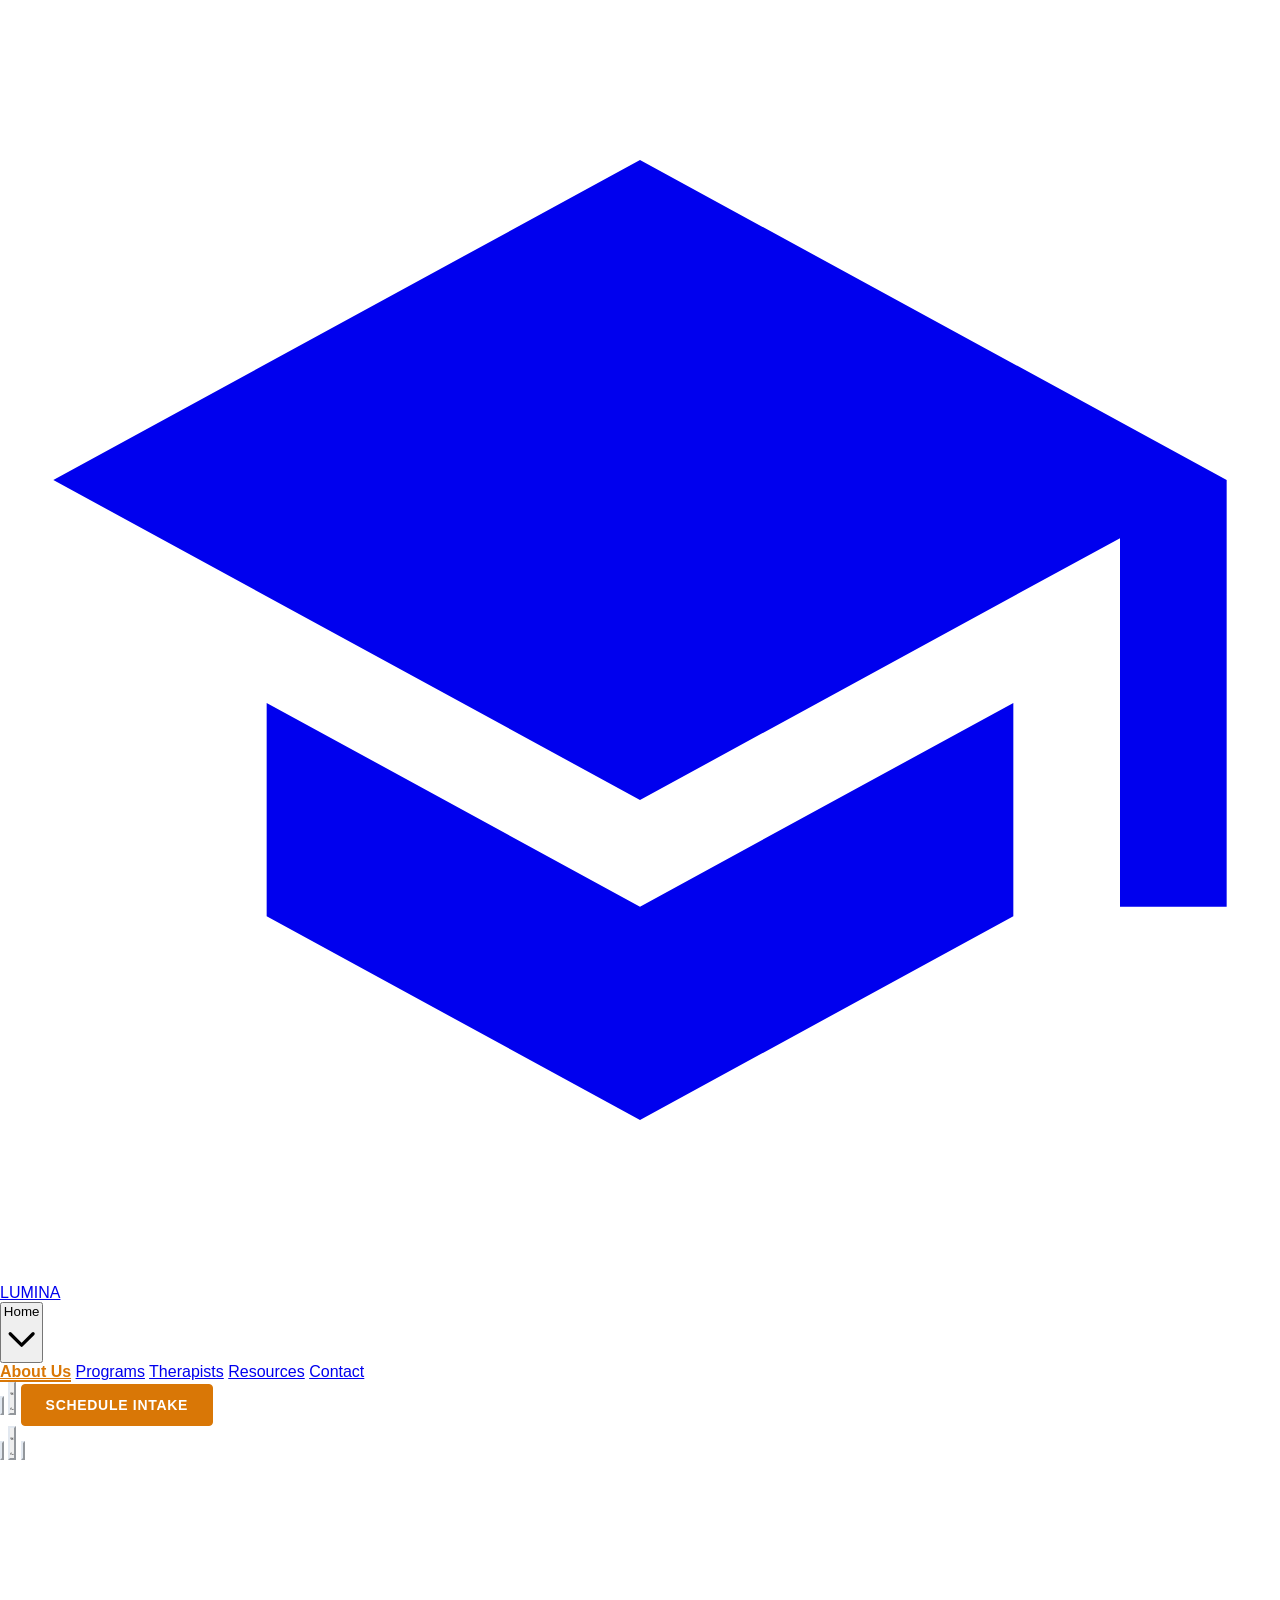
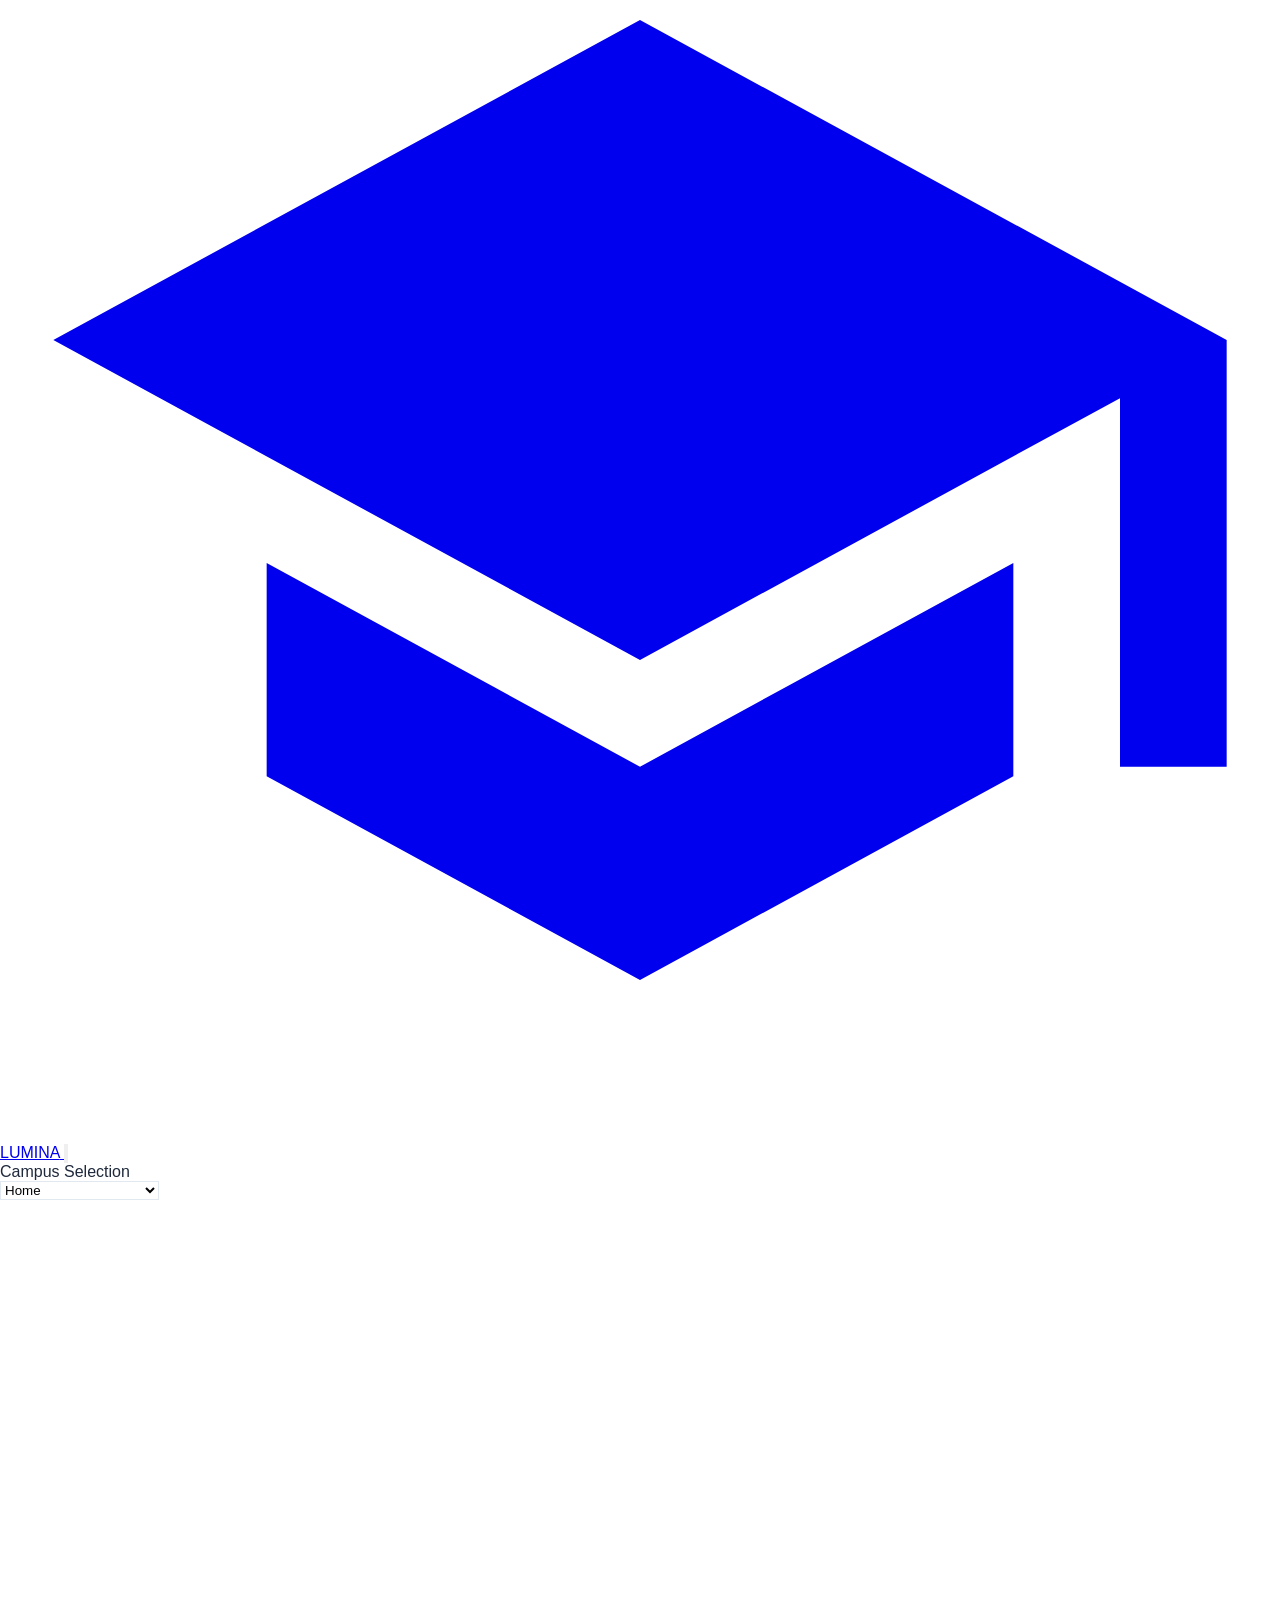
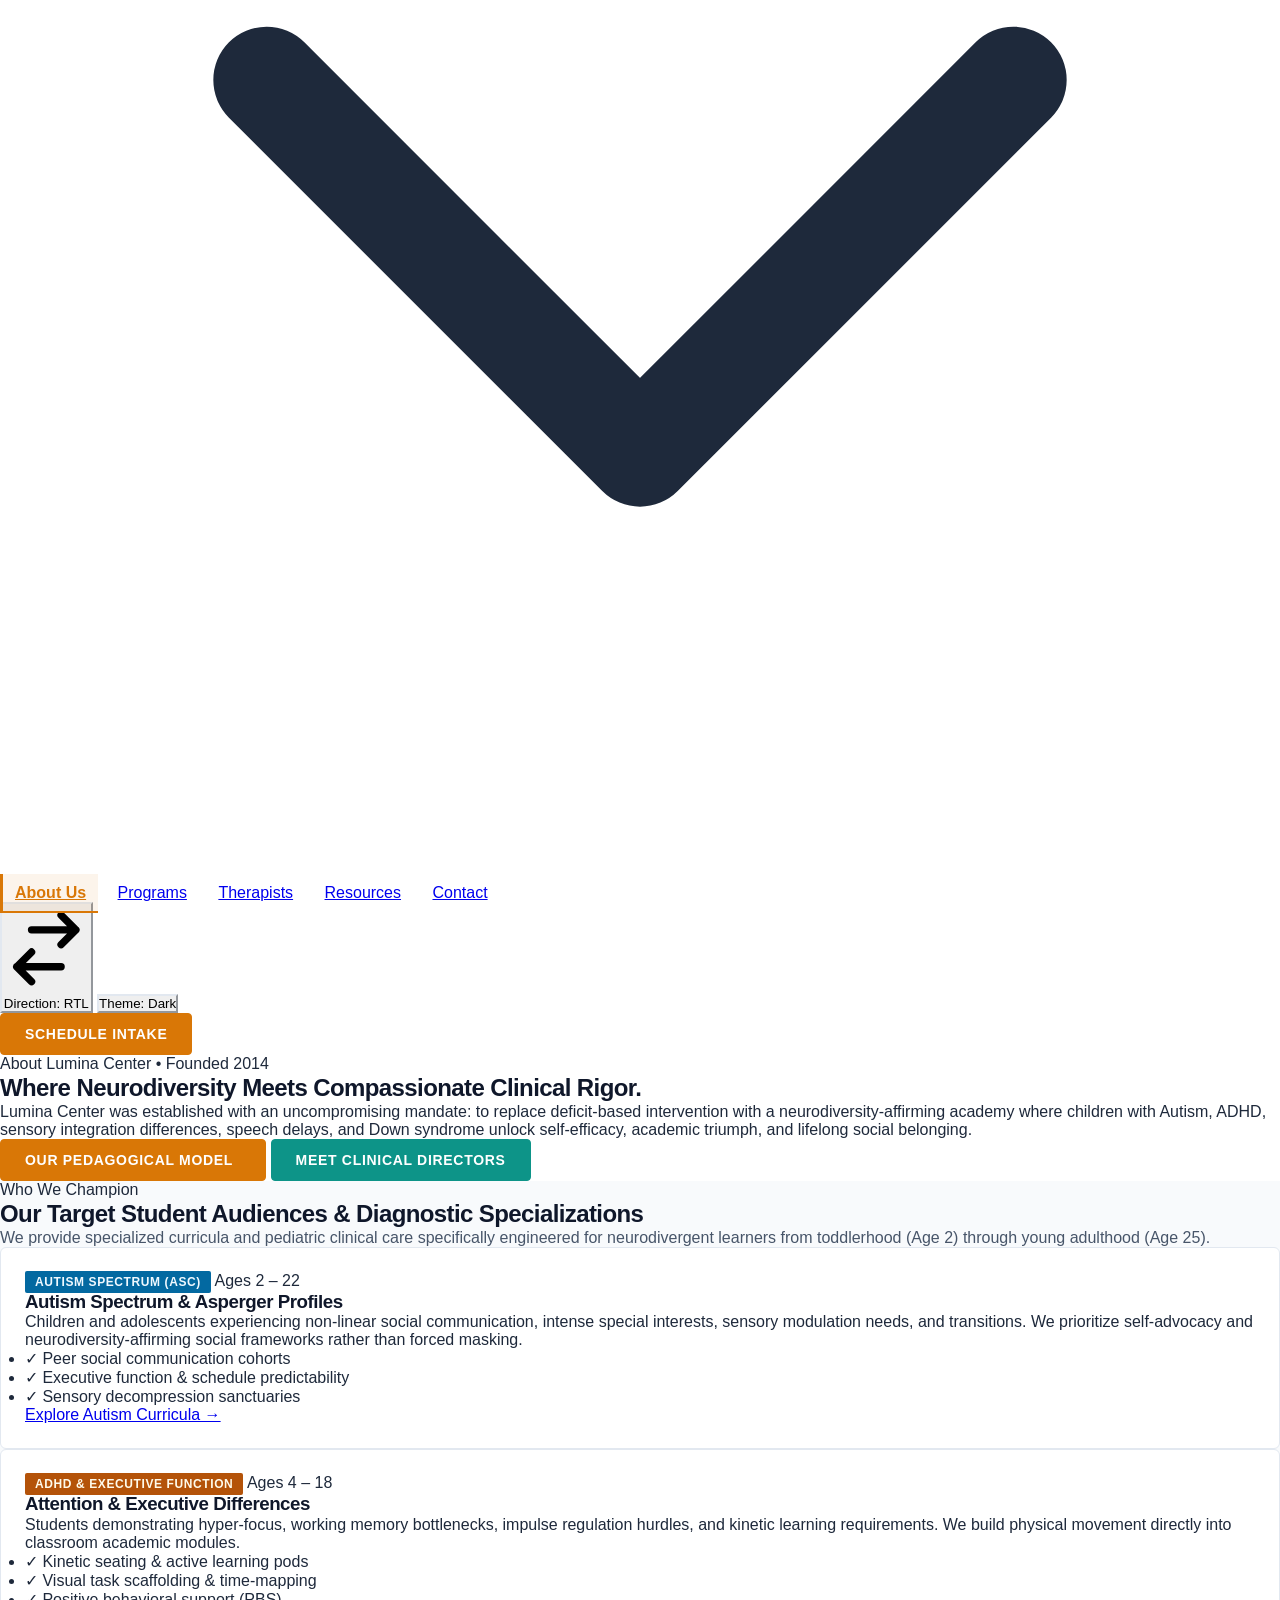
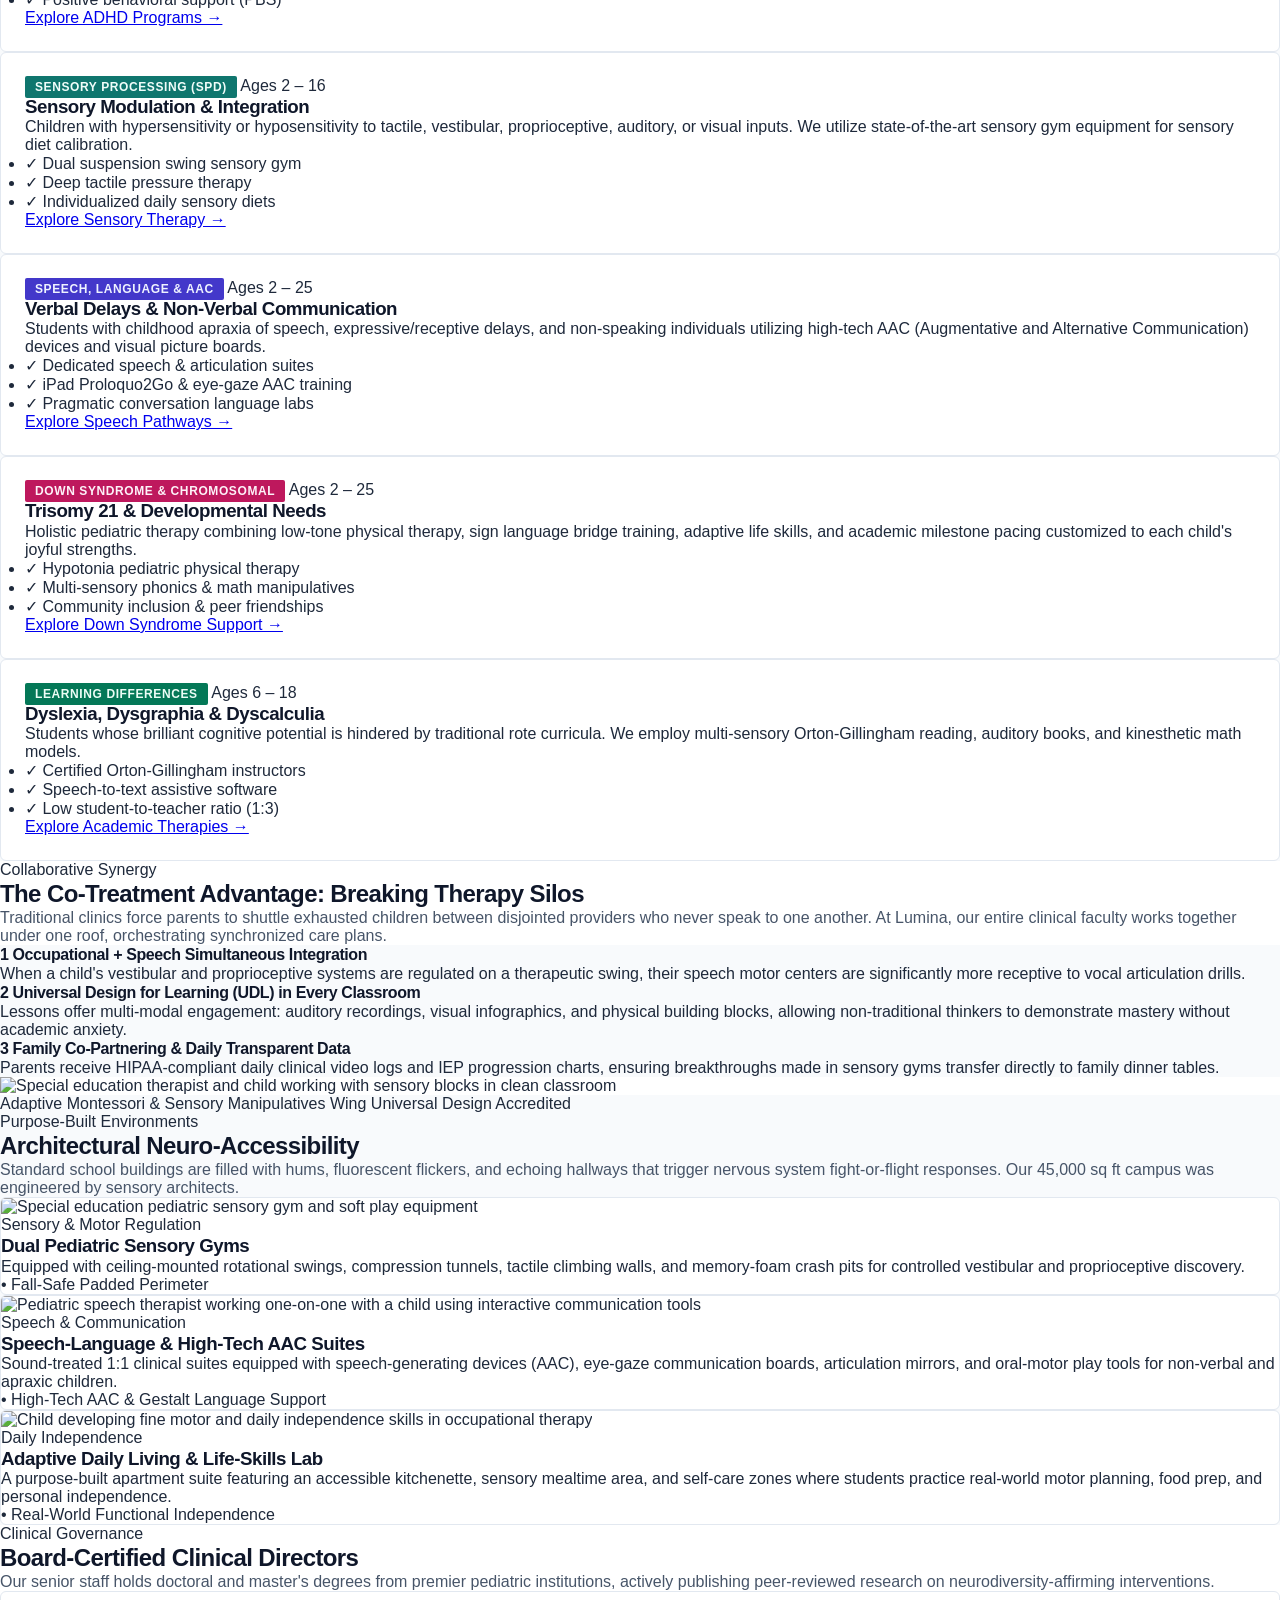
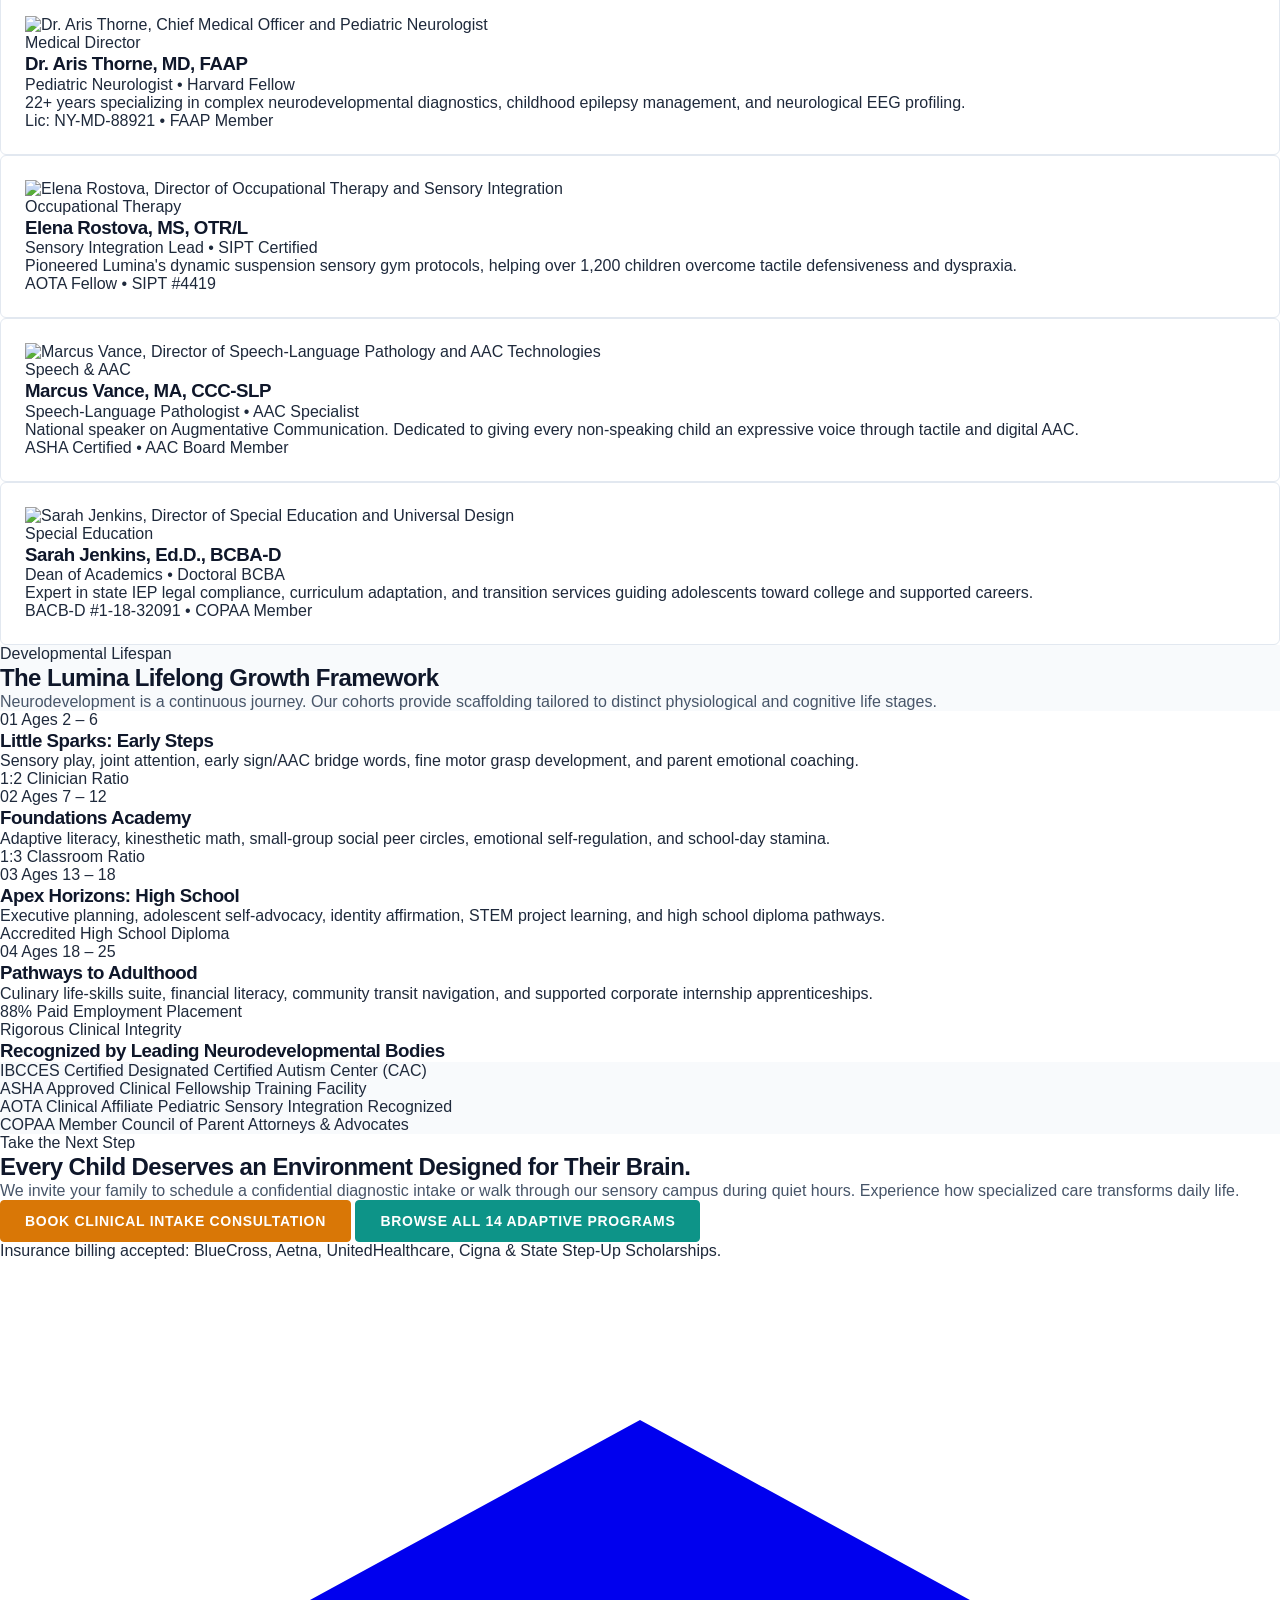
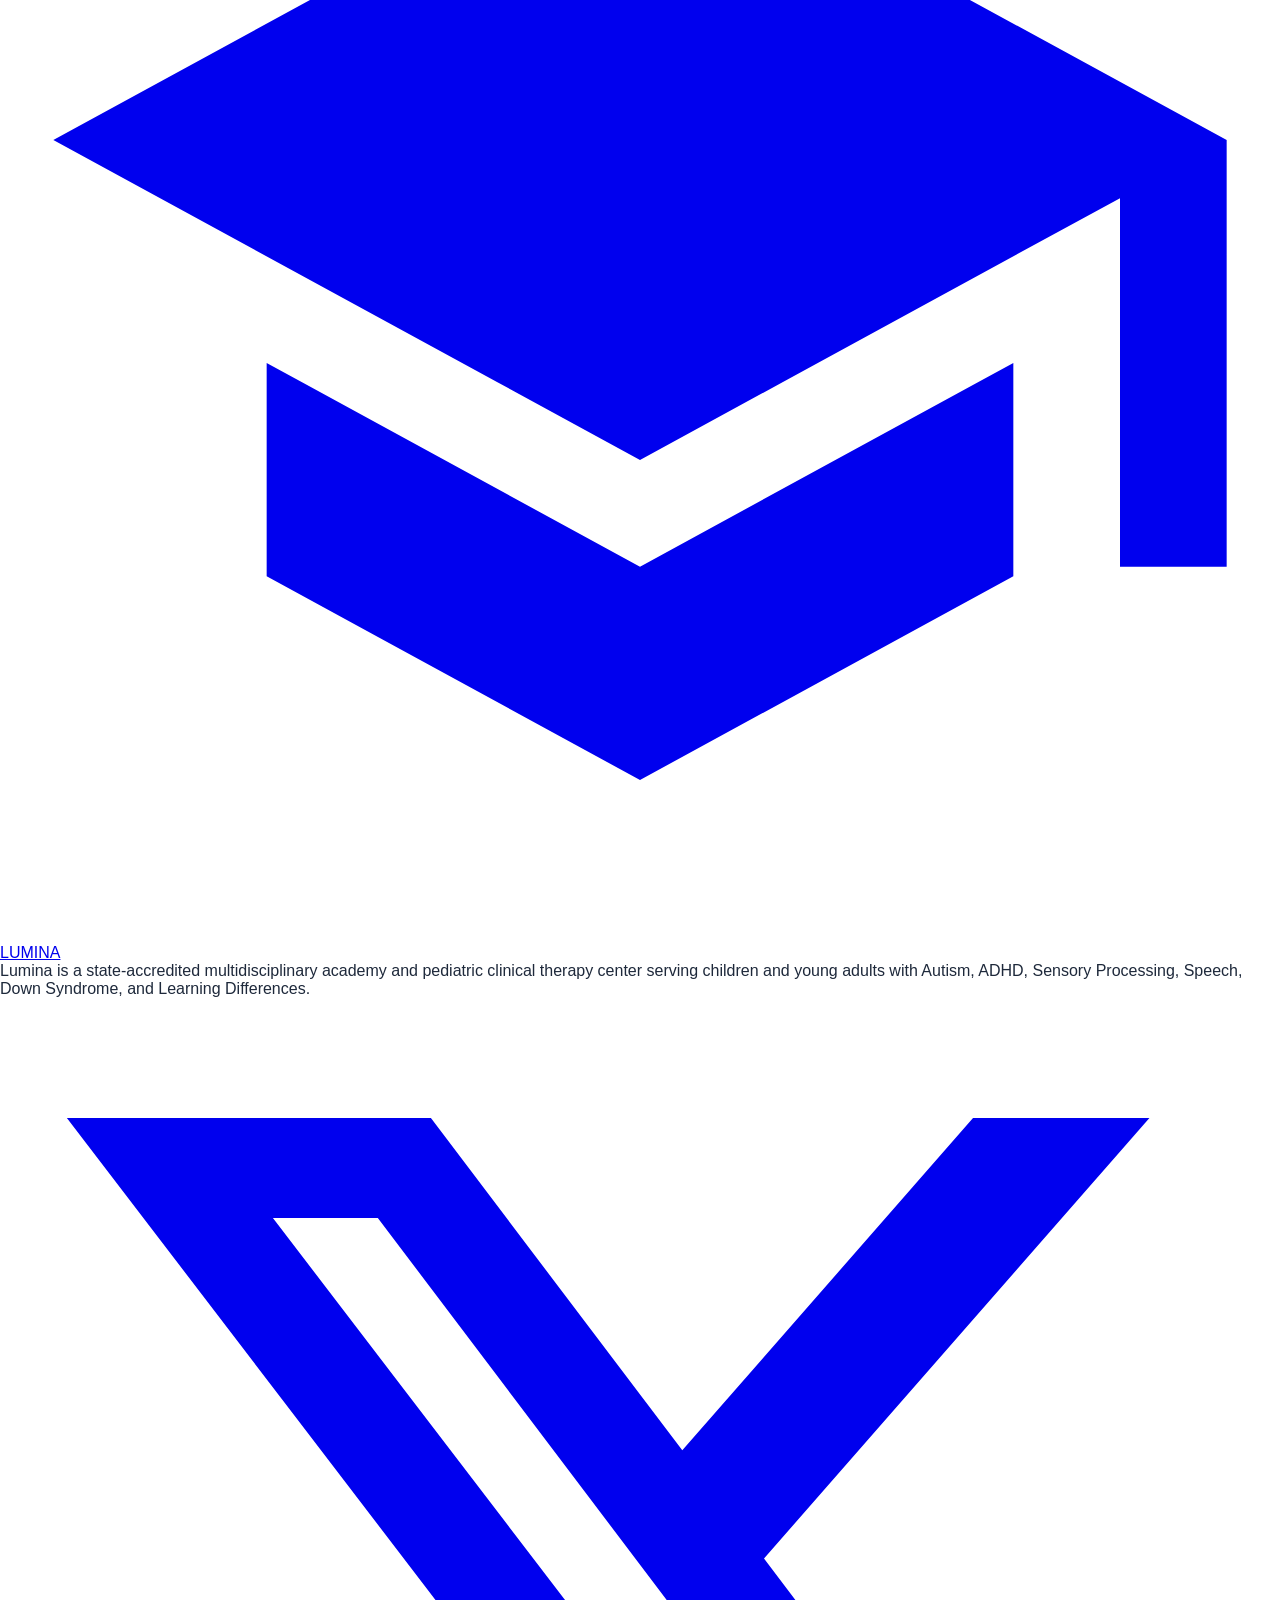
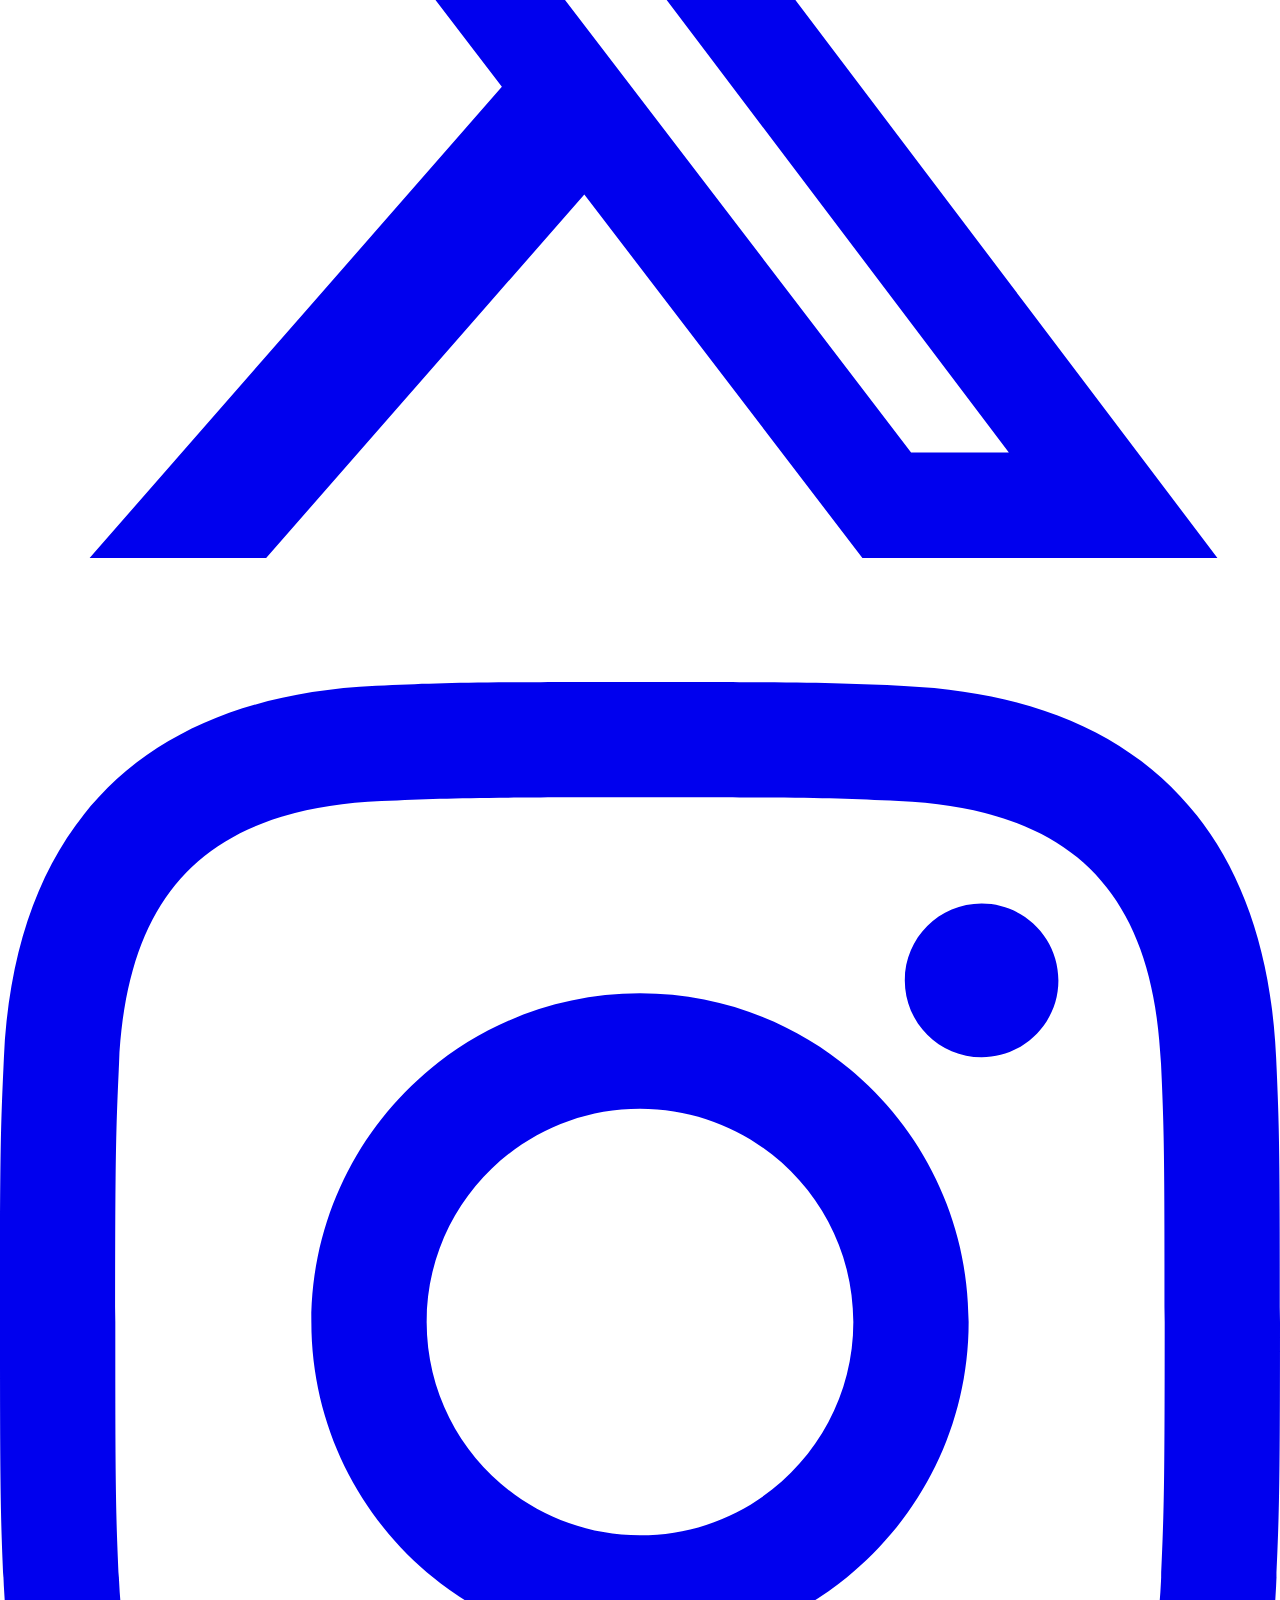
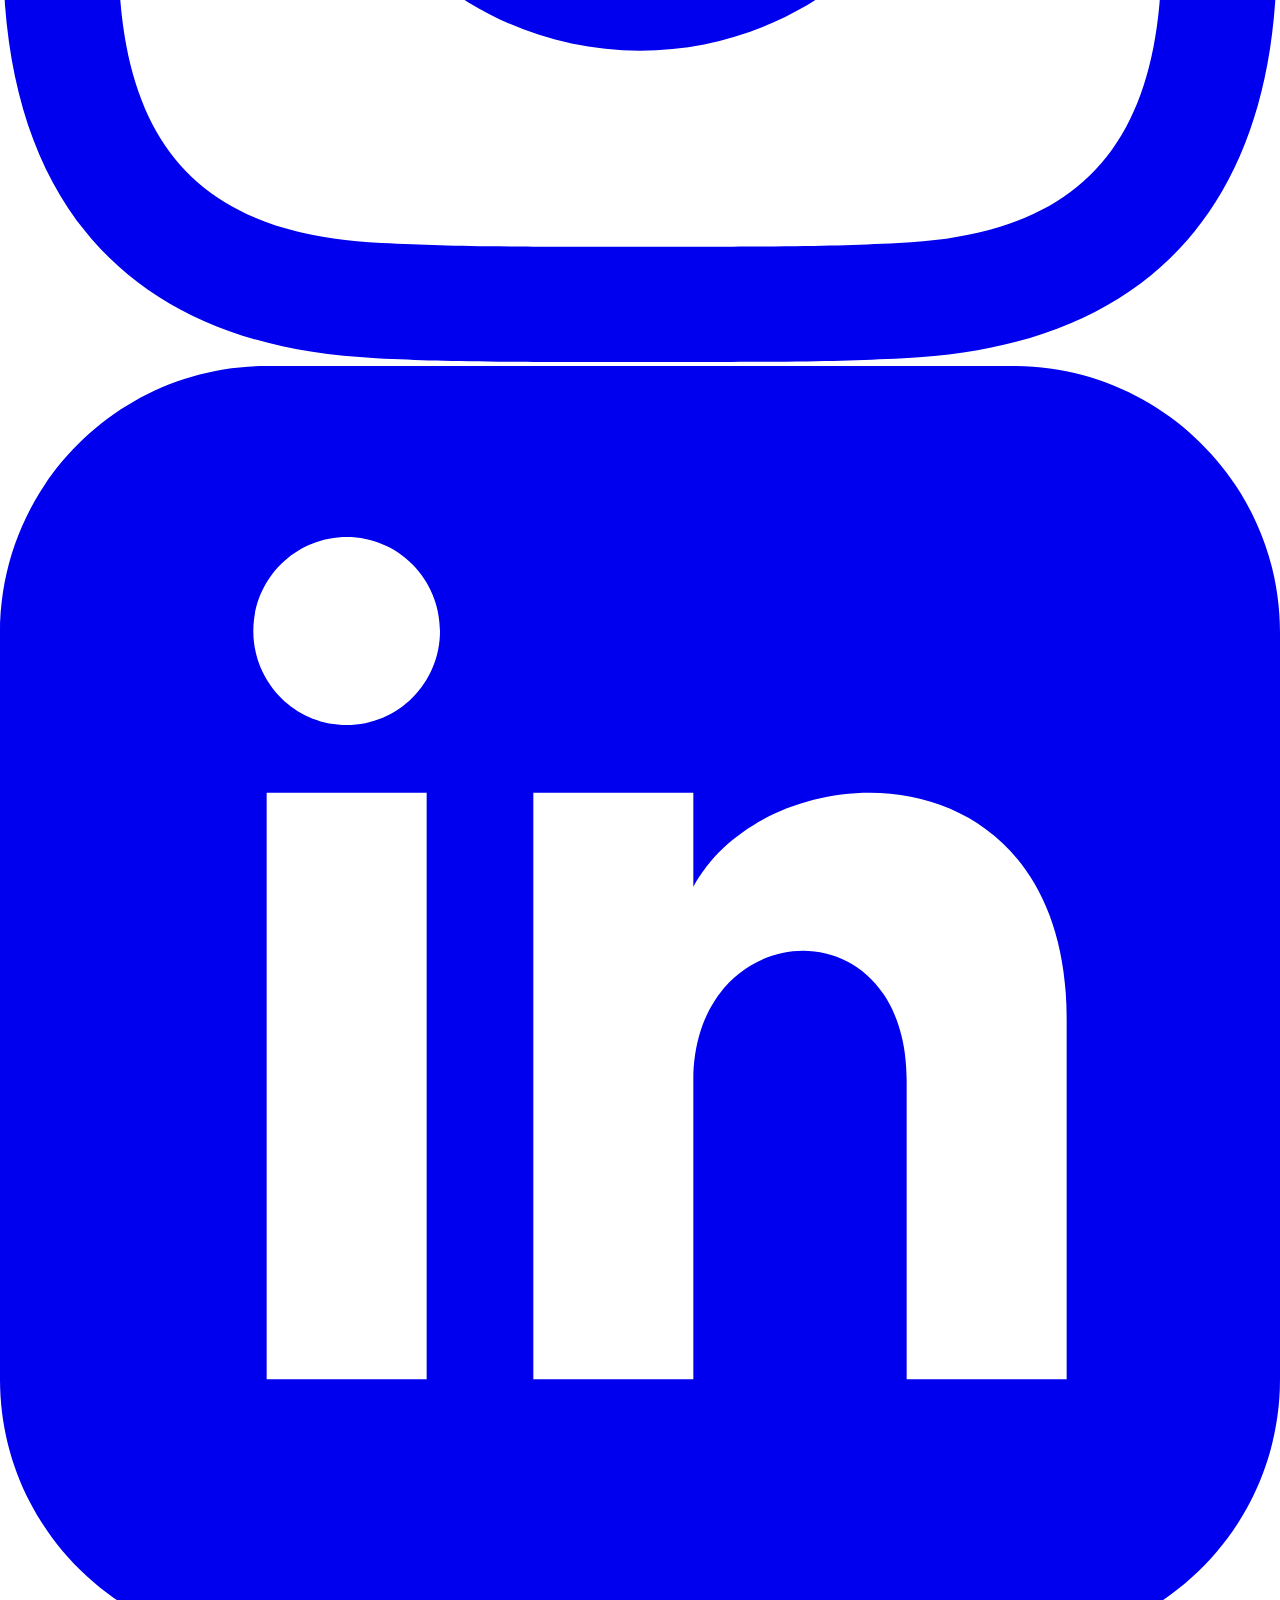
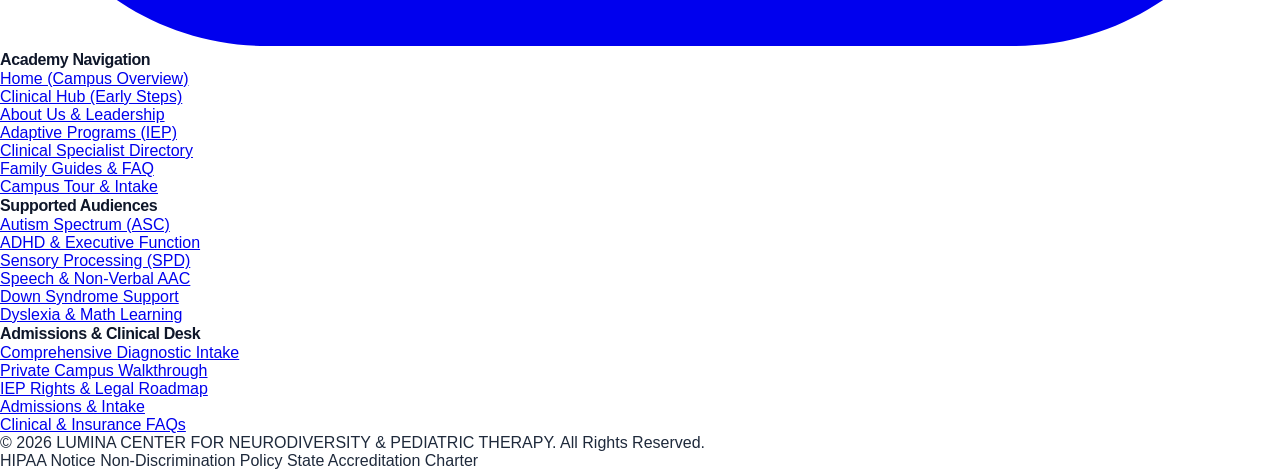
==== commit b6bacdfb: "update commit" ====
--- a/about.html
+++ b/about.html
@@ -234,25 +234,25 @@
        SECTION 1: HERO - OUR FOUNDING MISSION & NEUROAFFIRMING PURPOSE
        Clear communication of purpose & target audiences
        ========================================================================== -->
-  <section class="hero-wrapper min-h-[480px] lg:min-h-[540px] flex items-center border-b border-theme relative" style="background-image: url('https://i.pinimg.com/736x/2b/bc/9d/2bbc9dad4159401f9410726130370f9e.jpg');">
+  <section class="hero-wrapper min-h-[480px] lg:min-h-[540px] flex items-center border-b border-theme relative" style="background-image: url('https://i.pinimg.com/736x/31/ee/f7/31eef7595d582bfa7fd79c8c9669d31a.jpg');">
     <div class="hero-overlay"></div>
     <div class="relative z-10 max-w-7xl mx-auto px-4 sm:px-6 lg:px-8 py-16 sm:py-24 w-full">
-      <div class="max-w-3xl">
+      <div class="max-w-4xl mx-auto text-center flex flex-col items-center">
         <div class="inline-flex items-center gap-2 px-3 py-1 bg-amber-600/10 dark:bg-amber-400/10 border border-amber-600 dark:border-amber-400 mb-4">
           <span class="text-xs font-bold uppercase tracking-widest text-amber-700 dark:text-amber-300">About Lumina Center • Founded 2014</span>
         </div>
-        <h1 class="text-3xl sm:text-5xl lg:text-6xl font-black mb-4 tracking-tight">
+        <h1 class="text-2xl sm:text-5xl lg:text-6xl font-black mb-4 tracking-tight leading-tight text-slate-950 dark:text-white">
           Where Neurodiversity Meets Compassionate Clinical Rigor.
         </h1>
-        <p class="text-base sm:text-lg text-slate-700 dark:text-slate-300 mb-8 leading-relaxed font-medium">
+        <p class="text-base sm:text-lg text-slate-700 dark:text-slate-300 mb-8 leading-relaxed font-medium max-w-3xl mx-auto">
           Lumina Center was established with an uncompromising mandate: to replace deficit-based intervention with a neurodiversity-affirming academy where children with Autism, ADHD, sensory integration differences, speech delays, and Down syndrome unlock self-efficacy, academic triumph, and lifelong social belonging.
         </p>
-        <div class="flex flex-wrap items-center gap-4">
-          <a href="#clinical-model" class="btn-primary">
+        <div class="flex flex-col sm:flex-row items-center justify-center gap-3 sm:gap-4 w-full sm:w-auto">
+          <a href="#clinical-model" class="btn-primary w-full sm:w-auto">
             <span>Our Pedagogical Model</span>
             <svg class="w-4 h-4 rtl-flip" fill="none" stroke="currentColor" viewBox="0 0 24 24"><path stroke-linecap="round" stroke-linejoin="round" stroke-width="2" d="M19 9l-7 7-7-7"/></svg>
           </a>
-          <a href="#leadership-team" class="btn-teal">
+          <a href="#leadership-team" class="btn-teal w-full sm:w-auto">
             <span>Meet Clinical Directors</span>
           </a>
         </div>
@@ -496,45 +496,60 @@
 
       <div class="grid grid-cols-1 md:grid-cols-3 gap-8">
         
-        <div class="flat-card !p-0 overflow-hidden">
-          <div class="aspect-[16/10] overflow-hidden bg-slate-100 dark:bg-slate-800 border-b border-theme">
-            <img src="https://i.pinimg.com/736x/f9/bd/50/f9bd502079b2571c5b2782fd9369e139.jpg" alt="Special education sensory gym and soft play room" class="w-full h-full object-cover" />
-          </div>
-          <div class="p-6">
-            <span class="text-[10px] font-bold uppercase tracking-wider text-teal-600">Sensory Regulation</span>
-            <h3 class="text-lg font-bold mt-1 mb-2">Dual Pediatric Sensory Gyms</h3>
-            <p class="text-xs text-slate-600 dark:text-slate-400 leading-relaxed mb-3">
-              Equipped with ceiling-mounted rotational swings, compression tunnels, tactile rock-climbing walls, and memory-foam crash pits for controlled vestibular and proprioceptive discovery.
-            </p>
-            <span class="text-xs font-semibold text-slate-500">• Fall-Safe Padded Perimeter</span>
-          </div>
-        </div>
-
-        <div class="flat-card !p-0 overflow-hidden">
-          <div class="aspect-[16/10] overflow-hidden bg-slate-100 dark:bg-slate-800 border-b border-theme">
-            <img src="https://images.unsplash.com/photo-1509062522246-3755977927d7?auto=format&fit=crop&w=800&q=80" alt="Adaptive classroom with circadian dimmable lighting and acoustic walls" class="w-full h-full object-cover" />
-          </div>
-          <div class="p-6">
-            <span class="text-[10px] font-bold uppercase tracking-wider text-teal-600">Acoustics & Lighting</span>
-            <h3 class="text-lg font-bold mt-1 mb-2">Acoustic Baffling & Circadian Light</h3>
-            <p class="text-xs text-slate-600 dark:text-slate-400 leading-relaxed mb-3">
-              Zero fluorescent ballasts. We use flicker-free 2700K warm circadian LED systems, sound-deadening cork flooring, and NRC 0.85 acoustic wall panels to eliminate sensory overwhelm.
-            </p>
-            <span class="text-xs font-semibold text-slate-500">• Zero Ambient Electronic Hum</span>
-          </div>
-        </div>
-
-        <div class="flat-card !p-0 overflow-hidden">
-          <div class="aspect-[16/10] overflow-hidden bg-slate-100 dark:bg-slate-800 border-b border-theme">
-            <img src="https://images.unsplash.com/photo-1577896851231-70ef18881754?auto=format&fit=crop&w=800&q=80" alt="Calming sensory decompression nook for special education students" class="w-full h-full object-cover" />
-          </div>
-          <div class="p-6">
-            <span class="text-[10px] font-bold uppercase tracking-wider text-teal-600">Restoration Sanctuaries</span>
-            <h3 class="text-lg font-bold mt-1 mb-2">Decompression & Sensory Pods</h3>
-            <p class="text-xs text-slate-600 dark:text-slate-400 leading-relaxed mb-3">
-              Private, self-selected calm zones featuring fiber-optic calm illumination, weighted blankets, noise-canceling headsets, and aroma-free airflow where students safely de-escalate.
-            </p>
-            <span class="text-xs font-semibold text-slate-500">• Self-Directed Return Protocols</span>
+        <!-- Facility 1: Dual Pediatric Sensory Gyms -->
+        <div class="flat-card !p-0 overflow-hidden flex flex-col justify-between h-full">
+          <div class="aspect-[16/10] overflow-hidden bg-slate-100 dark:bg-slate-800 border-b border-theme shrink-0">
+            <img src="https://i.pinimg.com/736x/f9/bd/50/f9bd502079b2571c5b2782fd9369e139.jpg" alt="Special education pediatric sensory gym and soft play equipment" class="w-full h-full object-cover" />
+          </div>
+          <div class="p-6 flex flex-col flex-1 justify-between">
+            <div>
+              <span class="text-[10px] font-bold uppercase tracking-wider text-teal-600 block mb-1">Sensory & Motor Regulation</span>
+              <h3 class="text-lg font-bold mb-2 min-h-[3rem] flex items-start">Dual Pediatric Sensory Gyms</h3>
+              <p class="text-xs text-slate-600 dark:text-slate-400 leading-relaxed mb-3">
+                Equipped with ceiling-mounted rotational swings, compression tunnels, tactile climbing walls, and memory-foam crash pits for controlled vestibular and proprioceptive discovery.
+              </p>
+            </div>
+            <div class="pt-3 border-t border-theme/40 mt-auto">
+              <span class="text-xs font-semibold text-slate-500 block">• Fall-Safe Padded Perimeter</span>
+            </div>
+          </div>
+        </div>
+
+        <!-- Facility 2: Speech-Language & High-Tech AAC Suites -->
+        <div class="flat-card !p-0 overflow-hidden flex flex-col justify-between h-full">
+          <div class="aspect-[16/10] overflow-hidden bg-slate-100 dark:bg-slate-800 border-b border-theme shrink-0">
+            <img src="https://images.unsplash.com/photo-1588075592446-265fd1e6e76f?auto=format&fit=crop&w=800&q=80" alt="Pediatric speech therapist working one-on-one with a child using interactive communication tools" class="w-full h-full object-cover" />
+          </div>
+          <div class="p-6 flex flex-col flex-1 justify-between">
+            <div>
+              <span class="text-[10px] font-bold uppercase tracking-wider text-teal-600 block mb-1">Speech & Communication</span>
+              <h3 class="text-lg font-bold mb-2 min-h-[3rem] flex items-start">Speech-Language & High-Tech AAC Suites</h3>
+              <p class="text-xs text-slate-600 dark:text-slate-400 leading-relaxed mb-3">
+                Sound-treated 1:1 clinical suites equipped with speech-generating devices (AAC), eye-gaze communication boards, articulation mirrors, and oral-motor play tools for non-verbal and apraxic children.
+              </p>
+            </div>
+            <div class="pt-3 border-t border-theme/40 mt-auto">
+              <span class="text-xs font-semibold text-slate-500 block">• High-Tech AAC & Gestalt Language Support</span>
+            </div>
+          </div>
+        </div>
+
+        <!-- Facility 3: Adaptive Daily Living & Life-Skills Lab -->
+        <div class="flat-card !p-0 overflow-hidden flex flex-col justify-between h-full">
+          <div class="aspect-[16/10] overflow-hidden bg-slate-100 dark:bg-slate-800 border-b border-theme shrink-0">
+            <img src="https://images.unsplash.com/photo-1576765608535-5f04d1e3f289?auto=format&fit=crop&w=800&q=80" alt="Child developing fine motor and daily independence skills in occupational therapy" class="w-full h-full object-cover" />
+          </div>
+          <div class="p-6 flex flex-col flex-1 justify-between">
+            <div>
+              <span class="text-[10px] font-bold uppercase tracking-wider text-teal-600 block mb-1">Daily Independence</span>
+              <h3 class="text-lg font-bold mb-2 min-h-[3rem] flex items-start">Adaptive Daily Living & Life-Skills Lab</h3>
+              <p class="text-xs text-slate-600 dark:text-slate-400 leading-relaxed mb-3">
+                A purpose-built apartment suite featuring an accessible kitchenette, sensory mealtime area, and self-care zones where students practice real-world motor planning, food prep, and personal independence.
+              </p>
+            </div>
+            <div class="pt-3 border-t border-theme/40 mt-auto">
+              <span class="text-xs font-semibold text-slate-500 block">• Real-World Functional Independence</span>
+            </div>
           </div>
         </div>
 
@@ -560,7 +575,7 @@
       <div class="grid grid-cols-1 sm:grid-cols-2 lg:grid-cols-4 gap-6">
         
         <!-- Director 1 -->
-        <article class="flat-card overflow-hidden flex flex-col justify-between">
+        <article class="flat-card overflow-hidden flex flex-col justify-between h-full">
           <div>
             <div class="aspect-[4/5] bg-slate-200 dark:bg-slate-800 overflow-hidden border-b border-theme">
               <img src="https://images.unsplash.com/photo-1559839734-2b71ea197ec2?auto=format&fit=crop&w=600&q=80" alt="Dr. Aris Thorne, Chief Medical Officer and Pediatric Neurologist" class="w-full h-full object-cover" />
@@ -580,7 +595,7 @@
         </article>
 
         <!-- Director 2 -->
-        <article class="flat-card overflow-hidden flex flex-col justify-between">
+        <article class="flat-card overflow-hidden flex flex-col justify-between h-full">
           <div>
             <div class="aspect-[4/5] bg-slate-200 dark:bg-slate-800 overflow-hidden border-b border-theme">
               <img src="https://i.pinimg.com/736x/83/08/1f/83081f2f179483cf58301d207e06f58b.jpg" alt="Elena Rostova, Director of Occupational Therapy and Sensory Integration" class="w-full h-full object-cover" />
@@ -600,7 +615,7 @@
         </article>
 
         <!-- Director 3 -->
-        <article class="flat-card overflow-hidden flex flex-col justify-between">
+        <article class="flat-card overflow-hidden flex flex-col justify-between h-full">
           <div>
             <div class="aspect-[4/5] bg-slate-200 dark:bg-slate-800 overflow-hidden border-b border-theme">
               <img src="https://images.unsplash.com/photo-1622253692010-333f2da6031d?auto=format&fit=crop&w=600&q=80" alt="Marcus Vance, Director of Speech-Language Pathology and AAC Technologies" class="w-full h-full object-cover" />
@@ -620,7 +635,7 @@
         </article>
 
         <!-- Director 4 -->
-        <article class="flat-card overflow-hidden flex flex-col justify-between">
+        <article class="flat-card overflow-hidden flex flex-col justify-between h-full">
           <div>
             <div class="aspect-[4/5] bg-slate-200 dark:bg-slate-800 overflow-hidden border-b border-theme">
               <img src="https://images.unsplash.com/photo-1573496359142-b8d87734a5a2?auto=format&fit=crop&w=600&q=80" alt="Sarah Jenkins, Director of Special Education and Universal Design" class="w-full h-full object-cover" />
@@ -660,44 +675,64 @@
 
       <div class="grid grid-cols-1 sm:grid-cols-2 lg:grid-cols-4 gap-6">
         
-        <div class="p-6 bg-theme-primary border border-theme">
-          <span class="text-3xl font-black text-amber-600 block mb-2">01</span>
-          <span class="text-xs font-bold uppercase tracking-wider text-slate-500 block mb-1">Ages 2 – 6</span>
-          <h3 class="text-lg font-bold mb-2">Little Sparks: Early Steps</h3>
-          <p class="text-xs text-slate-600 dark:text-slate-400 leading-relaxed mb-4">
-            Sensory play, joint attention, early sign/AAC bridge words, fine motor grasp development, and parent emotional coaching.
-          </p>
-          <span class="text-[11px] font-bold text-teal-600">1:2 Clinician Ratio</span>
-        </div>
-
-        <div class="p-6 bg-theme-primary border border-theme">
-          <span class="text-3xl font-black text-amber-600 block mb-2">02</span>
-          <span class="text-xs font-bold uppercase tracking-wider text-slate-500 block mb-1">Ages 7 – 12</span>
-          <h3 class="text-lg font-bold mb-2">Foundations Academy</h3>
-          <p class="text-xs text-slate-600 dark:text-slate-400 leading-relaxed mb-4">
-            Adaptive literacy, kinesthetic math, small-group social peer circles, emotional self-regulation, and school-day stamina.
-          </p>
-          <span class="text-[11px] font-bold text-teal-600">1:3 Classroom Ratio</span>
-        </div>
-
-        <div class="p-6 bg-theme-primary border border-theme">
-          <span class="text-3xl font-black text-amber-600 block mb-2">03</span>
-          <span class="text-xs font-bold uppercase tracking-wider text-slate-500 block mb-1">Ages 13 – 18</span>
-          <h3 class="text-lg font-bold mb-2">Apex Horizons: High School</h3>
-          <p class="text-xs text-slate-600 dark:text-slate-400 leading-relaxed mb-4">
-            Executive planning, adolescent self-advocacy, identity affirmation, STEM project learning, and high school diploma pathways.
-          </p>
-          <span class="text-[11px] font-bold text-teal-600">Accredited High School Diploma</span>
-        </div>
-
-        <div class="p-6 bg-theme-primary border border-theme">
-          <span class="text-3xl font-black text-amber-600 block mb-2">04</span>
-          <span class="text-xs font-bold uppercase tracking-wider text-slate-500 block mb-1">Ages 18 – 25</span>
-          <h3 class="text-lg font-bold mb-2">Pathways to Adulthood</h3>
-          <p class="text-xs text-slate-600 dark:text-slate-400 leading-relaxed mb-4">
-            Culinary life-skills suite, financial literacy, community transit navigation, and supported corporate internship apprenticeships.
-          </p>
-          <span class="text-[11px] font-bold text-teal-600">88% Paid Employment Placement</span>
+        <!-- Cohort 1 -->
+        <div class="p-6 bg-theme-primary border border-theme flex flex-col justify-between h-full">
+          <div>
+            <span class="text-3xl font-black text-amber-600 block mb-2">01</span>
+            <span class="text-xs font-bold uppercase tracking-wider text-slate-500 block mb-1">Ages 2 – 6</span>
+            <h3 class="text-lg font-bold mb-2 min-h-[3rem] flex items-start">Little Sparks: Early Steps</h3>
+            <p class="text-xs text-slate-600 dark:text-slate-400 leading-relaxed mb-4">
+              Sensory play, joint attention, early sign/AAC bridge words, fine motor grasp development, and parent emotional coaching.
+            </p>
+          </div>
+          <div class="pt-4 border-t border-theme/40 mt-auto">
+            <span class="text-[11px] font-bold text-teal-600 dark:text-teal-400 block">1:2 Clinician Ratio</span>
+          </div>
+        </div>
+
+        <!-- Cohort 2 -->
+        <div class="p-6 bg-theme-primary border border-theme flex flex-col justify-between h-full">
+          <div>
+            <span class="text-3xl font-black text-amber-600 block mb-2">02</span>
+            <span class="text-xs font-bold uppercase tracking-wider text-slate-500 block mb-1">Ages 7 – 12</span>
+            <h3 class="text-lg font-bold mb-2 min-h-[3rem] flex items-start">Foundations Academy</h3>
+            <p class="text-xs text-slate-600 dark:text-slate-400 leading-relaxed mb-4">
+              Adaptive literacy, kinesthetic math, small-group social peer circles, emotional self-regulation, and school-day stamina.
+            </p>
+          </div>
+          <div class="pt-4 border-t border-theme/40 mt-auto">
+            <span class="text-[11px] font-bold text-teal-600 dark:text-teal-400 block">1:3 Classroom Ratio</span>
+          </div>
+        </div>
+
+        <!-- Cohort 3 -->
+        <div class="p-6 bg-theme-primary border border-theme flex flex-col justify-between h-full">
+          <div>
+            <span class="text-3xl font-black text-amber-600 block mb-2">03</span>
+            <span class="text-xs font-bold uppercase tracking-wider text-slate-500 block mb-1">Ages 13 – 18</span>
+            <h3 class="text-lg font-bold mb-2 min-h-[3rem] flex items-start">Apex Horizons: High School</h3>
+            <p class="text-xs text-slate-600 dark:text-slate-400 leading-relaxed mb-4">
+              Executive planning, adolescent self-advocacy, identity affirmation, STEM project learning, and high school diploma pathways.
+            </p>
+          </div>
+          <div class="pt-4 border-t border-theme/40 mt-auto">
+            <span class="text-[11px] font-bold text-teal-600 dark:text-teal-400 block">Accredited High School Diploma</span>
+          </div>
+        </div>
+
+        <!-- Cohort 4 -->
+        <div class="p-6 bg-theme-primary border border-theme flex flex-col justify-between h-full">
+          <div>
+            <span class="text-3xl font-black text-amber-600 block mb-2">04</span>
+            <span class="text-xs font-bold uppercase tracking-wider text-slate-500 block mb-1">Ages 18 – 25</span>
+            <h3 class="text-lg font-bold mb-2 min-h-[3rem] flex items-start">Pathways to Adulthood</h3>
+            <p class="text-xs text-slate-600 dark:text-slate-400 leading-relaxed mb-4">
+              Culinary life-skills suite, financial literacy, community transit navigation, and supported corporate internship apprenticeships.
+            </p>
+          </div>
+          <div class="pt-4 border-t border-theme/40 mt-auto">
+            <span class="text-[11px] font-bold text-teal-600 dark:text-teal-400 block">88% Paid Employment Placement</span>
+          </div>
         </div>
 
       </div>
@@ -716,7 +751,7 @@
         <h3 class="text-xl sm:text-2xl font-black">Recognized by Leading Neurodevelopmental Bodies</h3>
       </div>
 
-      <div class="grid grid-cols-2 md:grid-cols-4 gap-6 text-center text-xs">
+      <div class="grid grid-cols-1 sm:grid-cols-2 md:grid-cols-4 gap-3 sm:gap-6 text-center text-xs">
         <div class="p-4 bg-theme-secondary border border-theme">
           <span class="font-extrabold text-sm block mb-1 text-slate-900 dark:text-slate-100">IBCCES Certified</span>
           <span class="text-slate-500">Designated Certified Autism Center (CAC)</span>
@@ -744,21 +779,21 @@
        ========================================================================== -->
   <section class="py-20 bg-theme-secondary border-b border-theme">
     <div class="max-w-5xl mx-auto px-4 sm:px-6 lg:px-8 text-center">
-      <div class="p-8 sm:p-12 bg-theme-primary border-2 border-theme-strong">
+      <div class="p-5 sm:p-12 bg-theme-primary border-2 border-theme-strong">
         <span class="text-xs font-bold uppercase tracking-widest text-amber-600 dark:text-amber-400 block mb-2">Take the Next Step</span>
         <h2 class="text-3xl sm:text-4xl font-black mb-4">Every Child Deserves an Environment Designed for Their Brain.</h2>
         <p class="section-subtitle text-sm sm:text-base max-w-2xl mx-auto mb-8 leading-relaxed">
           We invite your family to schedule a confidential diagnostic intake or walk through our sensory campus during quiet hours. Experience how specialized care transforms daily life.
         </p>
-        <div class="flex flex-col sm:flex-row items-center justify-center gap-4">
-          <a href="contact.html#intake-section" class="btn-primary w-full sm:w-auto !py-3.5 !px-8">
+        <div class="flex flex-col sm:flex-row items-center justify-center gap-3 sm:gap-4">
+          <a href="contact.html#intake-section" class="btn-primary w-full sm:w-auto !py-3 sm:!py-3.5 !px-4 sm:!px-8 text-xs sm:text-sm">
             <span>Book Clinical Intake Consultation</span>
           </a>
-          <a href="programs.html" class="btn-teal w-full sm:w-auto !py-3.5 !px-8">
+          <a href="programs.html" class="btn-teal w-full sm:w-auto !py-3 sm:!py-3.5 !px-4 sm:!px-8 text-xs sm:text-sm">
             <span>Browse All 14 Adaptive Programs</span>
           </a>
         </div>
-        <p class="text-[11px] text-slate-400 mt-6">
+        <p class="text-[11px] text-slate-500 dark:text-slate-400 mt-6">
           Insurance billing accepted: BlueCross, Aetna, UnitedHealthcare, Cigna & State Step-Up Scholarships.
         </p>
       </div>
--- a/style.css
+++ b/style.css
@@ -100,6 +100,8 @@
   color-scheme: light;
   -webkit-font-smoothing: antialiased;
   -moz-osx-font-smoothing: grayscale;
+  overflow-x: clip;
+  max-width: 100vw;
 }
 
 html.dark {
@@ -108,12 +110,19 @@
 }
 
 body {
-  overflow-x: hidden;
+  overflow-x: clip;
+  max-width: 100vw;
   background-color: var(--bg-primary);
   color: var(--body-text-color);
   min-height: 100vh;
   display: flex;
   flex-direction: column;
+}
+
+@supports not (overflow-x: clip) {
+  html, body {
+    overflow-x: hidden;
+  }
 }
 
 html.dark body {
@@ -257,32 +266,32 @@
   height: 100%;
   z-index: 1;
   pointer-events: none;
-  background: linear-gradient(90deg, rgba(255, 255, 255, 0.92) 0%, rgba(255, 255, 255, 0.85) 45%, rgba(255, 255, 255, 0.45) 75%, rgba(255, 255, 255, 0.15) 100%);
+  background: rgba(255, 255, 255, 0.65);
 }
 
 html.dark .hero-overlay,
 html.dark .hero-scrim {
-  background: linear-gradient(90deg, rgba(11, 15, 25, 0.94) 0%, rgba(11, 15, 25, 0.86) 45%, rgba(11, 15, 25, 0.45) 75%, rgba(11, 15, 25, 0.18) 100%);
+  background: rgba(11, 15, 25, 0.78);
 }
 
 [dir="rtl"] .hero-overlay,
 [dir="rtl"] .hero-scrim {
-  background: linear-gradient(270deg, rgba(255, 255, 255, 0.92) 0%, rgba(255, 255, 255, 0.85) 45%, rgba(255, 255, 255, 0.45) 75%, rgba(255, 255, 255, 0.15) 100%);
+  background: rgba(255, 255, 255, 0.65);
 }
 
 [dir="rtl"] html.dark .hero-overlay,
 [dir="rtl"] html.dark .hero-scrim {
-  background: linear-gradient(270deg, rgba(11, 15, 25, 0.94) 0%, rgba(11, 15, 25, 0.86) 45%, rgba(11, 15, 25, 0.45) 75%, rgba(11, 15, 25, 0.18) 100%);
+  background: rgba(11, 15, 25, 0.78);
 }
 
 @media (max-width: 768px) {
   .hero-overlay,
   .hero-scrim {
-    background: rgba(255, 255, 255, 0.88) !important;
+    background: rgba(255, 255, 255, 0.75) !important;
   }
   html.dark .hero-overlay,
   html.dark .hero-scrim {
-    background: rgba(11, 15, 25, 0.90) !important;
+    background: rgba(11, 15, 25, 0.85) !important;
   }
 }
 
@@ -787,3 +796,95 @@
   color: #FFFFFF !important;
   border-color: var(--brand-teal);
 }
+
+/* ==========================================================================
+   MOBILE RESPONSIVENESS & 320PX SCREEN OPTIMIZATION
+   Ensures buttons never overflow card borders, badges wrap gracefully,
+   and cards maintain proportional breathing space on small displays.
+   ========================================================================== */
+@media (max-width: 640px) {
+  /* Buttons: wrap naturally, scale typography, and fit 100% of container width */
+  .btn-primary,
+  .btn-secondary,
+  .btn-teal,
+  a.btn-primary,
+  a.btn-secondary,
+  a.btn-teal,
+  button.btn-primary,
+  button.btn-secondary,
+  button.btn-teal,
+  [class*="btn-primary"],
+  [class*="btn-secondary"],
+  [class*="btn-teal"] {
+    white-space: normal !important;
+    word-break: normal;
+    overflow-wrap: break-word;
+    text-align: center !important;
+    padding: 0.625rem 0.875rem !important;
+    font-size: 0.75rem !important;
+    letter-spacing: 0.025em !important;
+    line-height: 1.35 !important;
+    max-width: 100% !important;
+    box-sizing: border-box !important;
+  }
+
+  /* Force override on any static utility padding that would burst mobile buttons */
+  .btn-primary.\!px-8,
+  .btn-secondary.\!px-8,
+  .btn-teal.\!px-8,
+  .btn-primary.\!px-6,
+  .btn-secondary.\!px-6,
+  .btn-teal.\!px-6 {
+    padding-left: 0.875rem !important;
+    padding-right: 0.875rem !important;
+  }
+
+  /* Credential Badges & Tracking Overflows */
+  [class*="tracking-widest"] {
+    letter-spacing: 0.035em !important;
+    font-size: 0.6875rem !important;
+    white-space: normal !important;
+    text-align: center;
+    line-height: 1.35 !important;
+    box-sizing: border-box;
+  }
+
+  [class*="tracking-wider"] {
+    letter-spacing: 0.025em !important;
+  }
+
+  /* Headings word-break protection */
+  h1, h2, h3, h4, h5, h6,
+  .unified-heading {
+    overflow-wrap: break-word;
+    word-break: break-word;
+    hyphens: manual;
+  }
+
+  /* Flat Card mobile padding */
+  .flat-card:not(.card-flush):not(.flat-card-flush):not(.\!p-0) {
+    padding: 1rem !important;
+  }
+
+  /* Mobile menu drawer max sizing */
+  #mobile-menu-drawer {
+    width: 280px !important;
+    max-width: 88vw !important;
+  }
+
+  /* Modal content max sizing */
+  .modal-content {
+    max-width: calc(100vw - 1.5rem) !important;
+    margin: 0.75rem !important;
+  }
+
+  /* Hide scrollbars for overflow-x filter bars */
+  .no-scrollbar::-webkit-scrollbar {
+    display: none;
+  }
+  .no-scrollbar {
+    -ms-overflow-style: none;
+    scrollbar-width: none;
+  }
+}
+
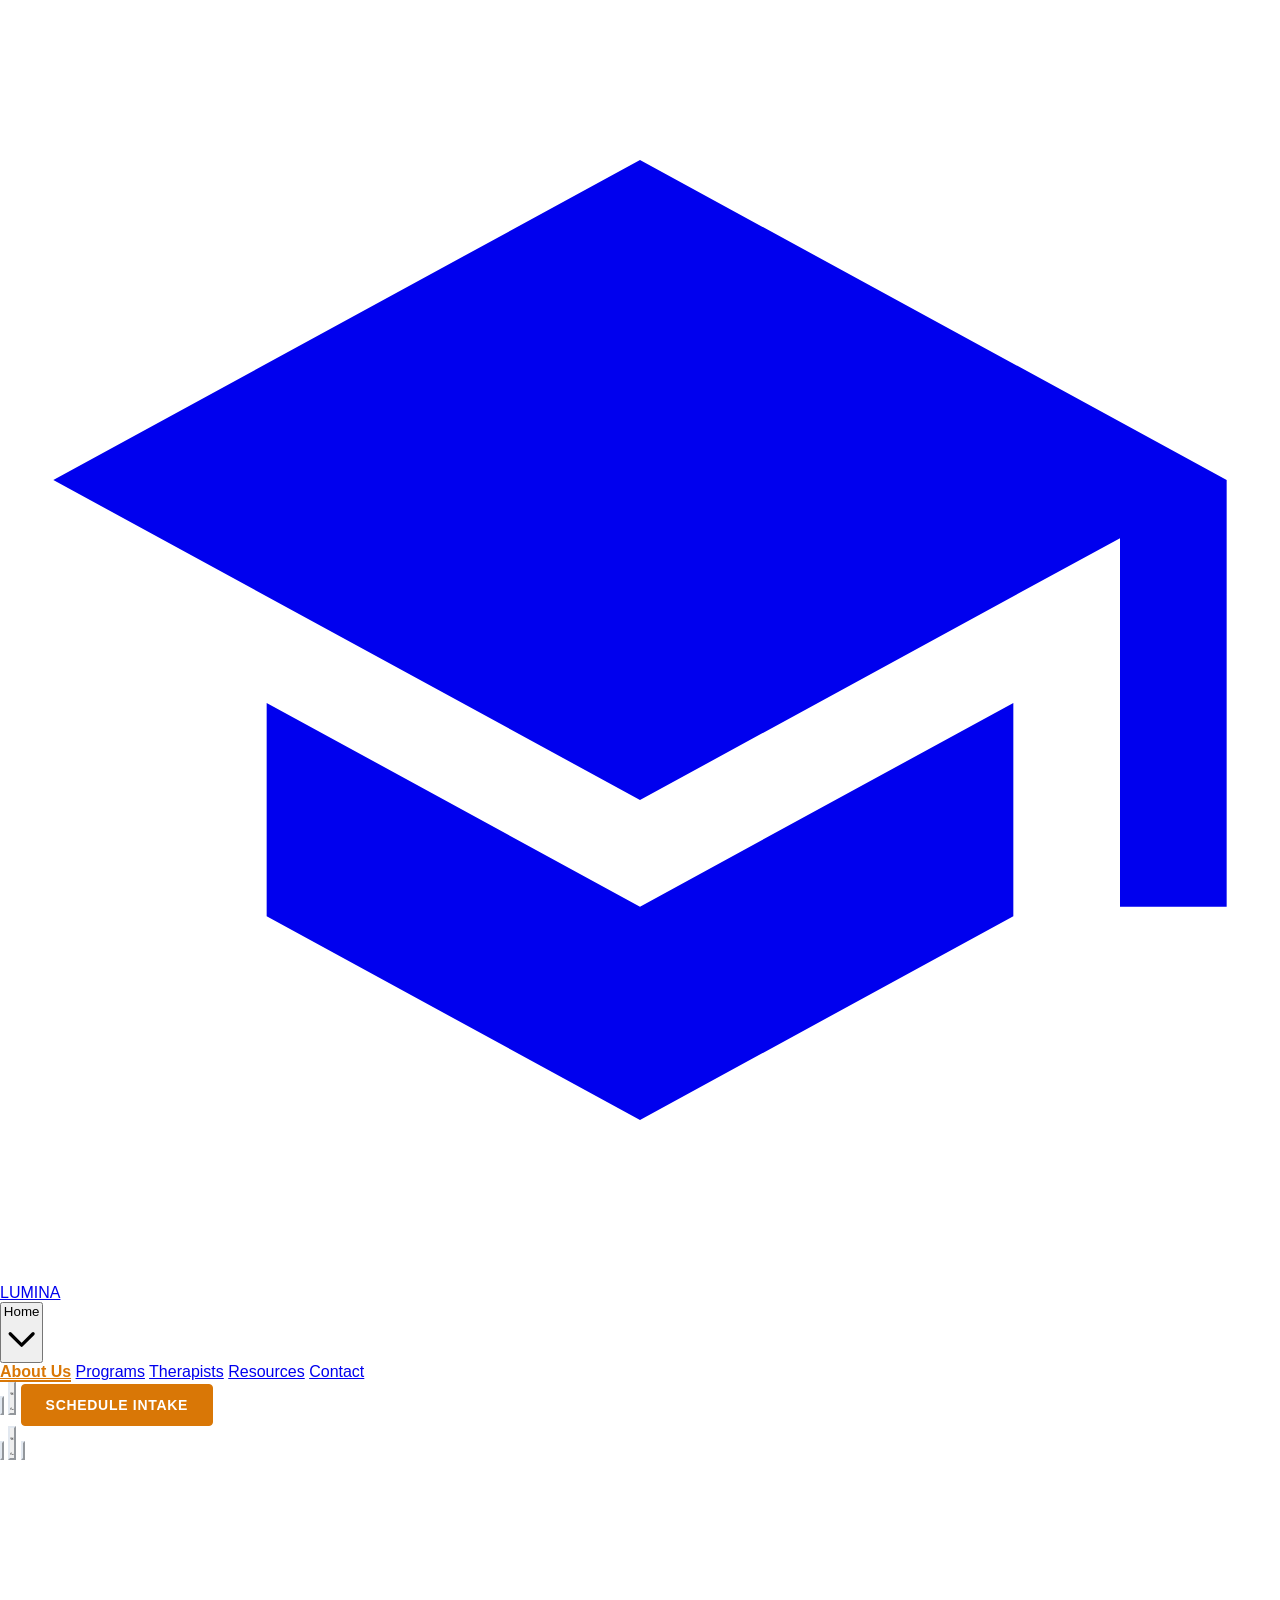
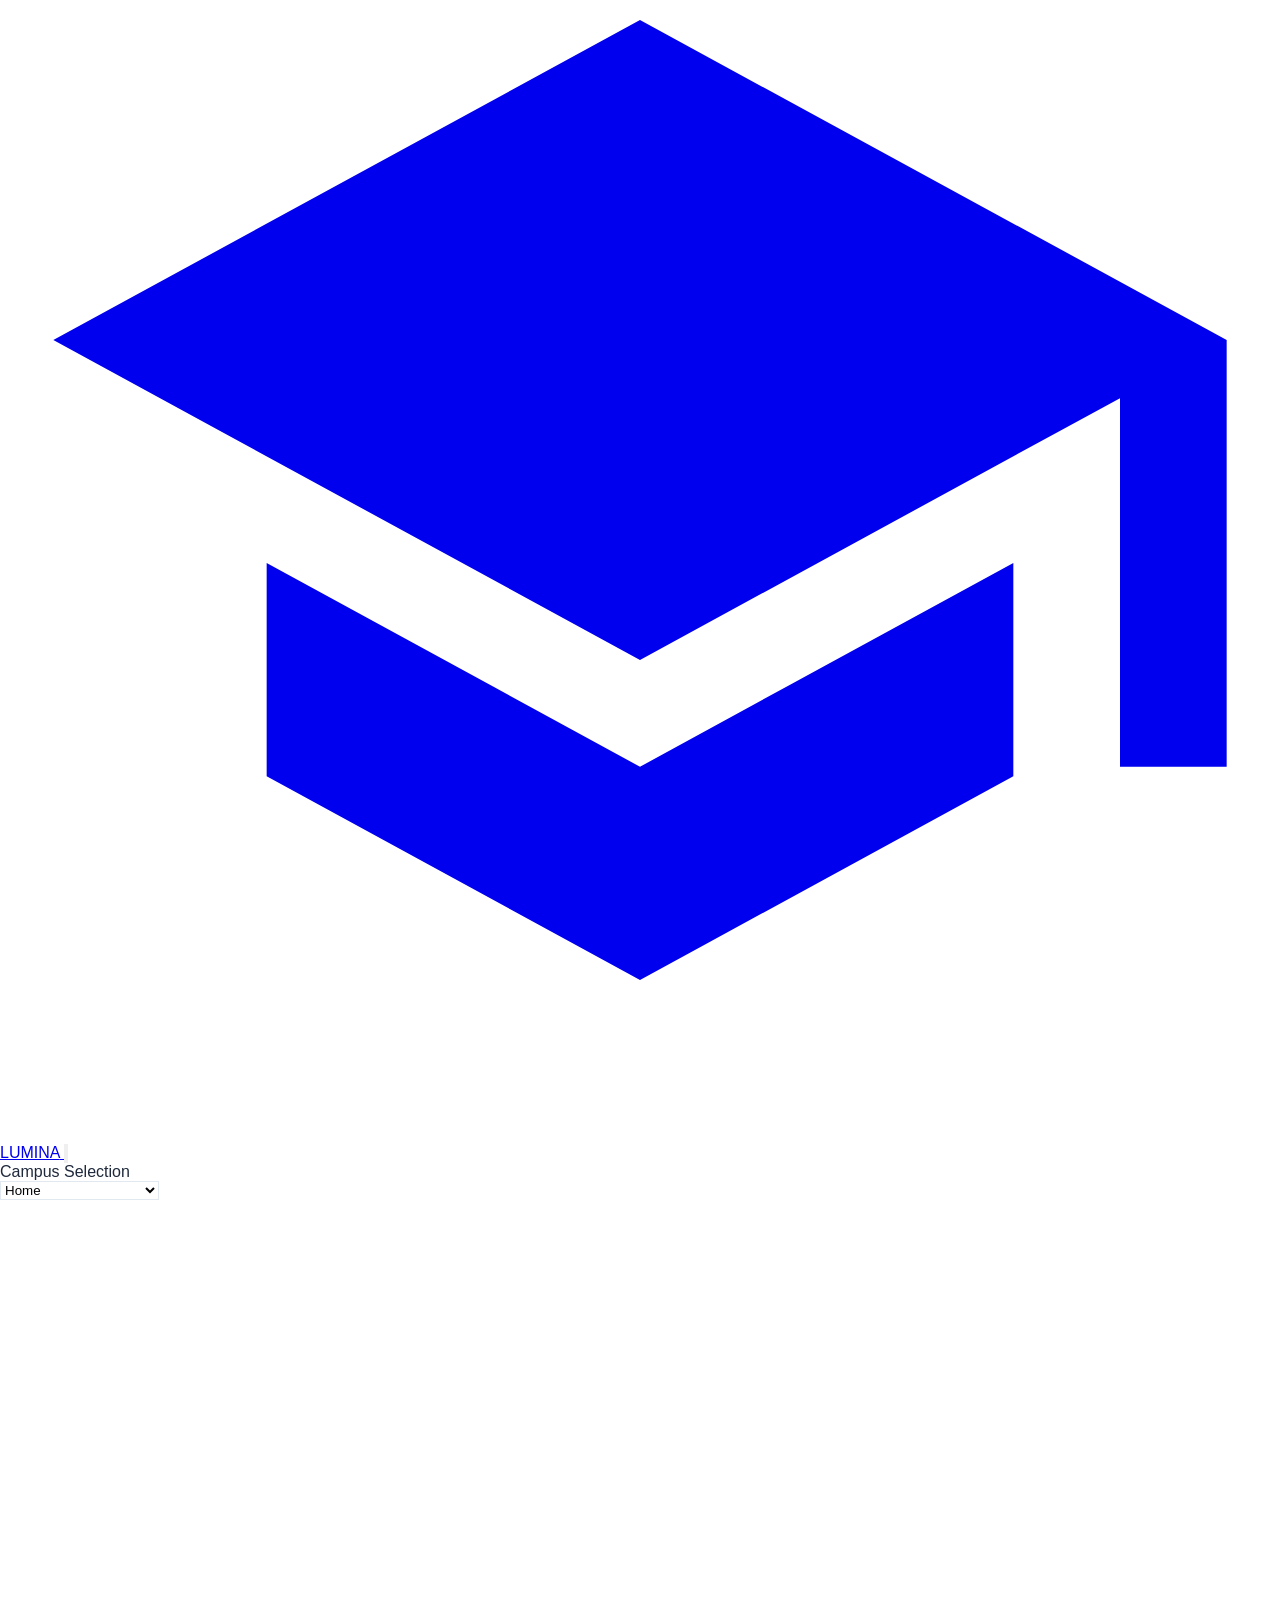
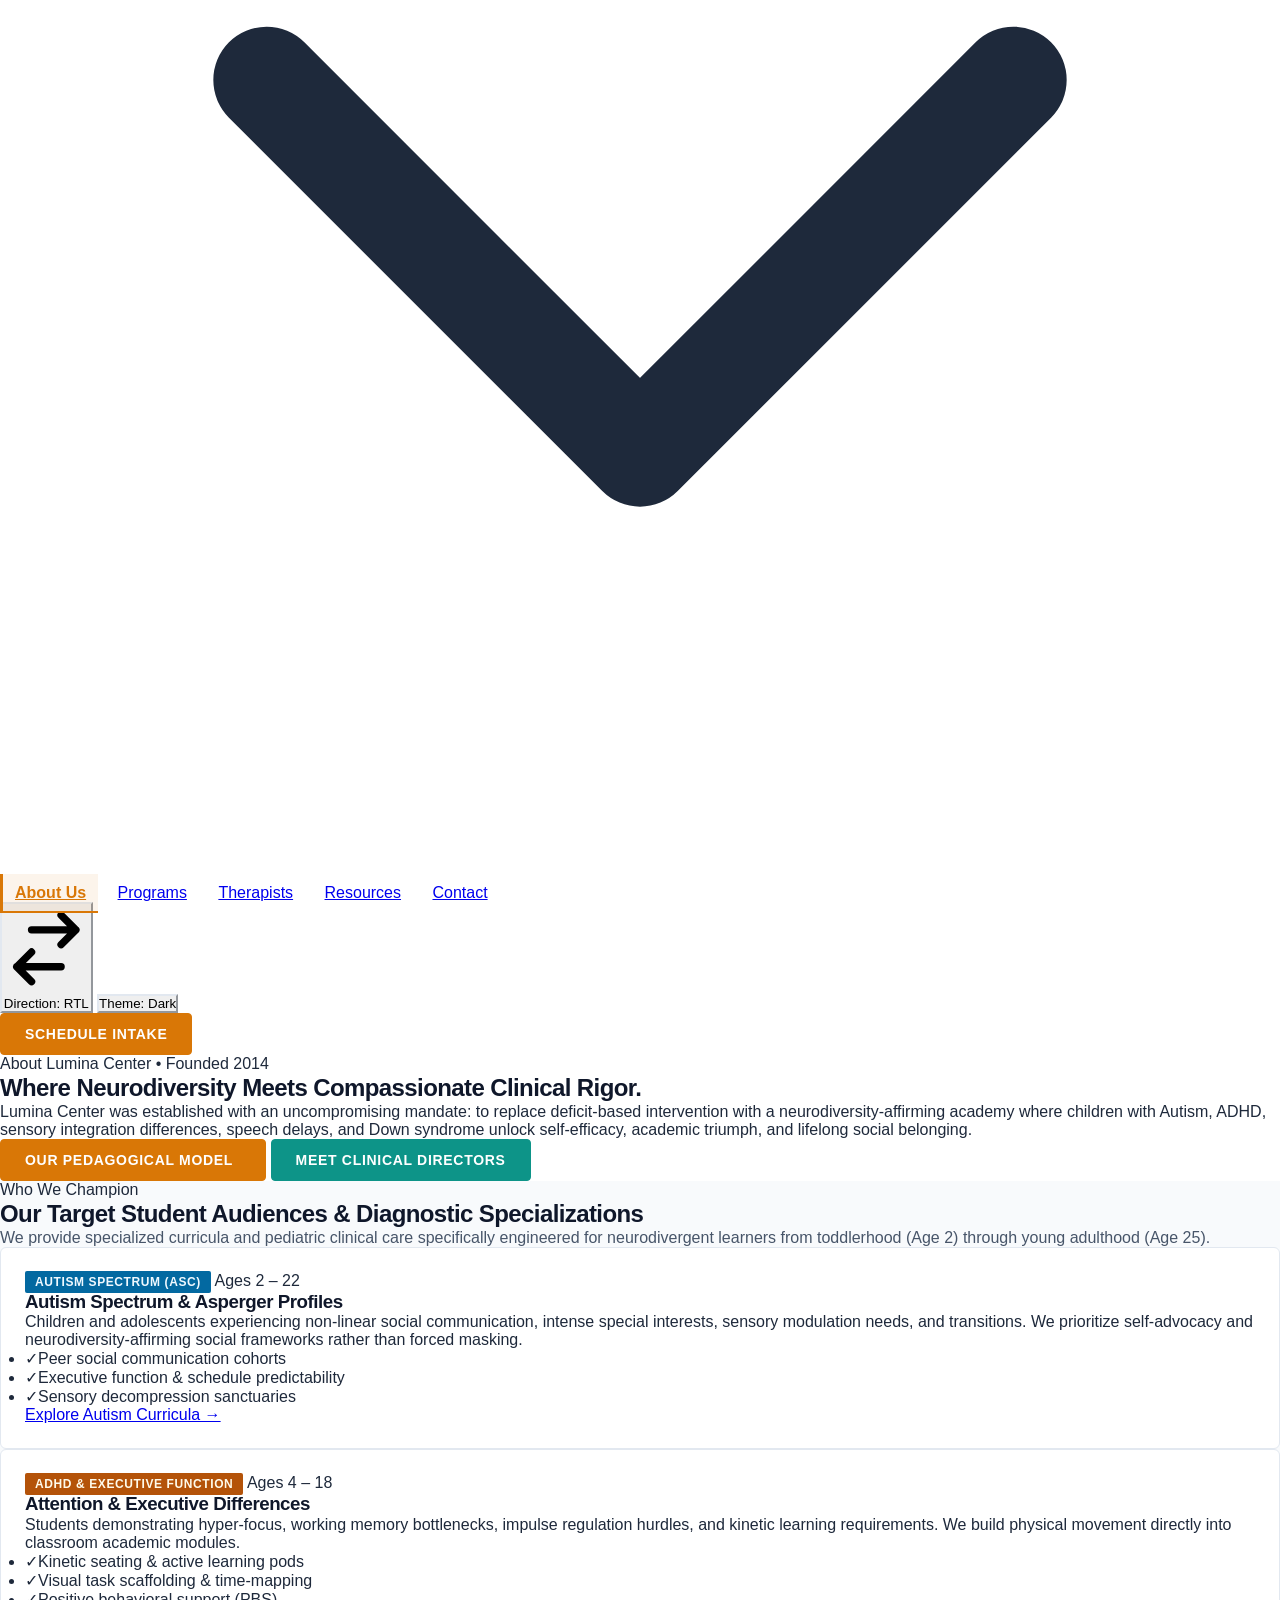
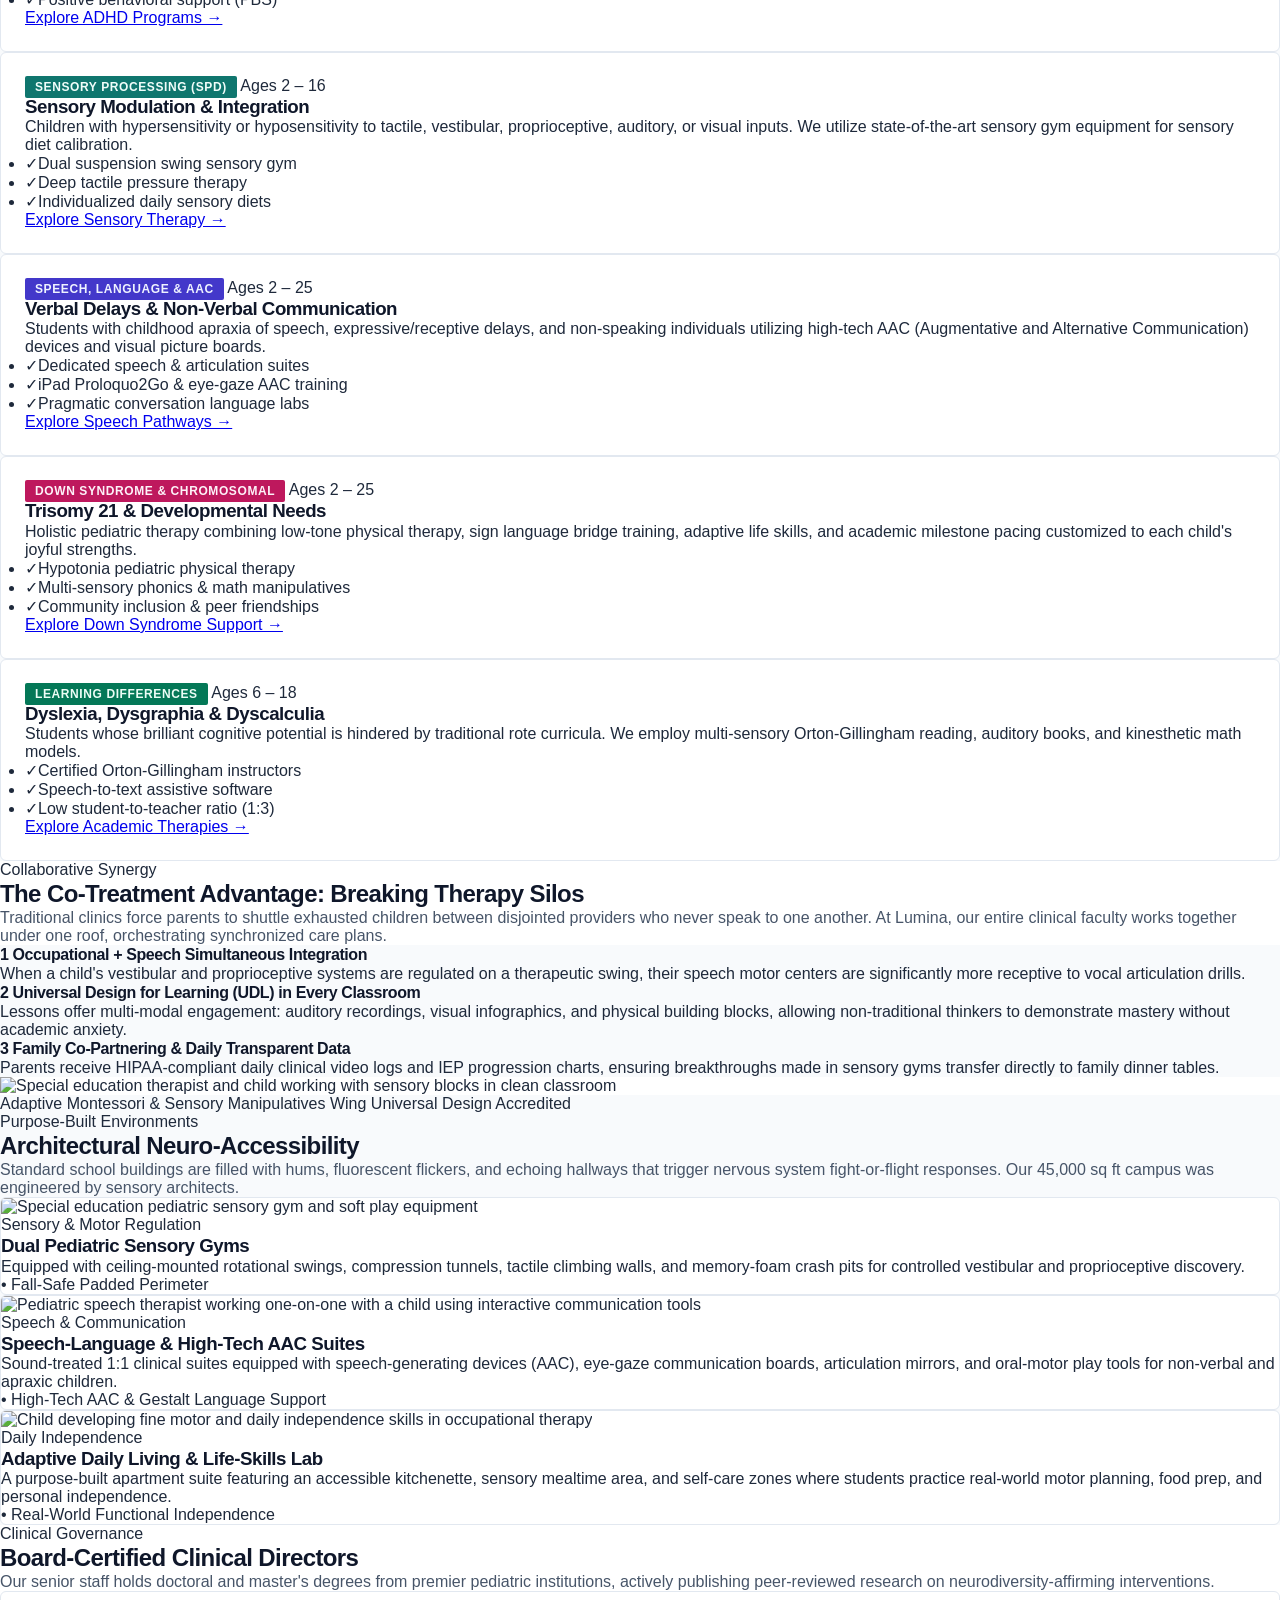
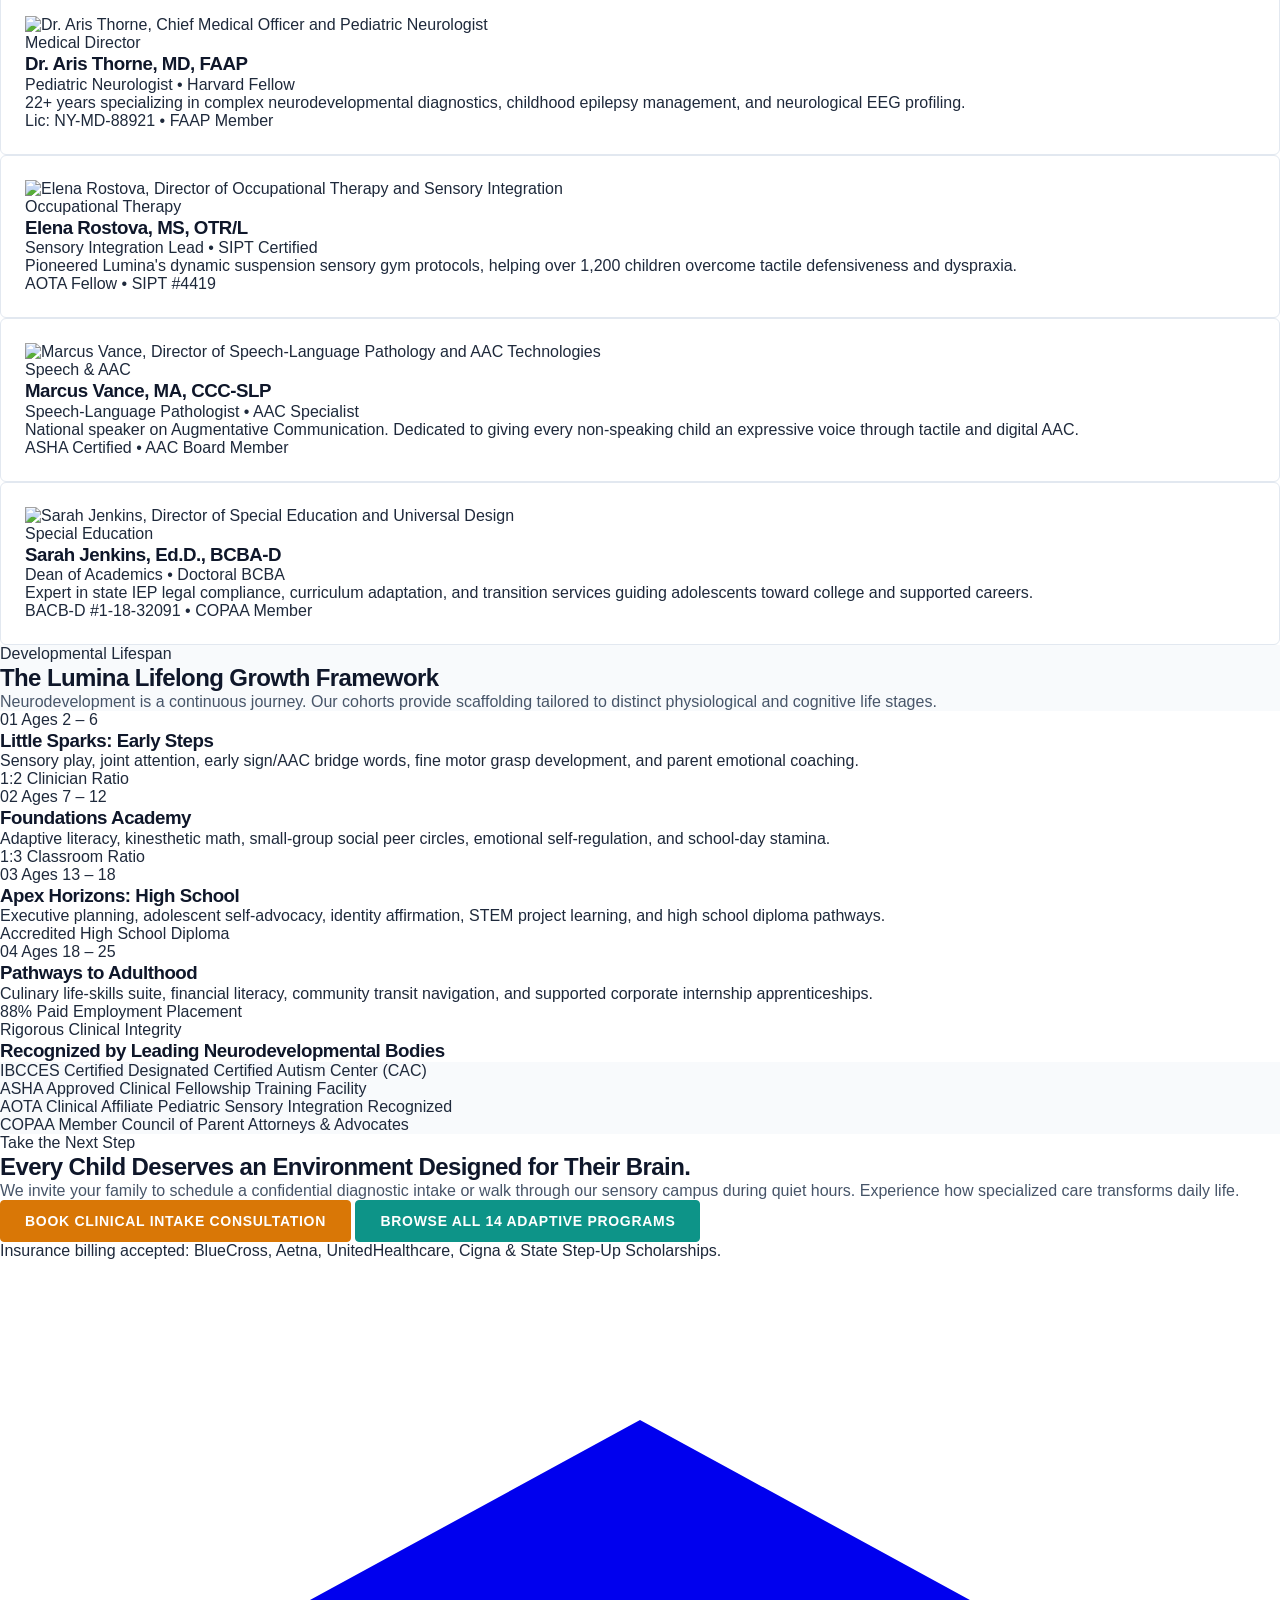
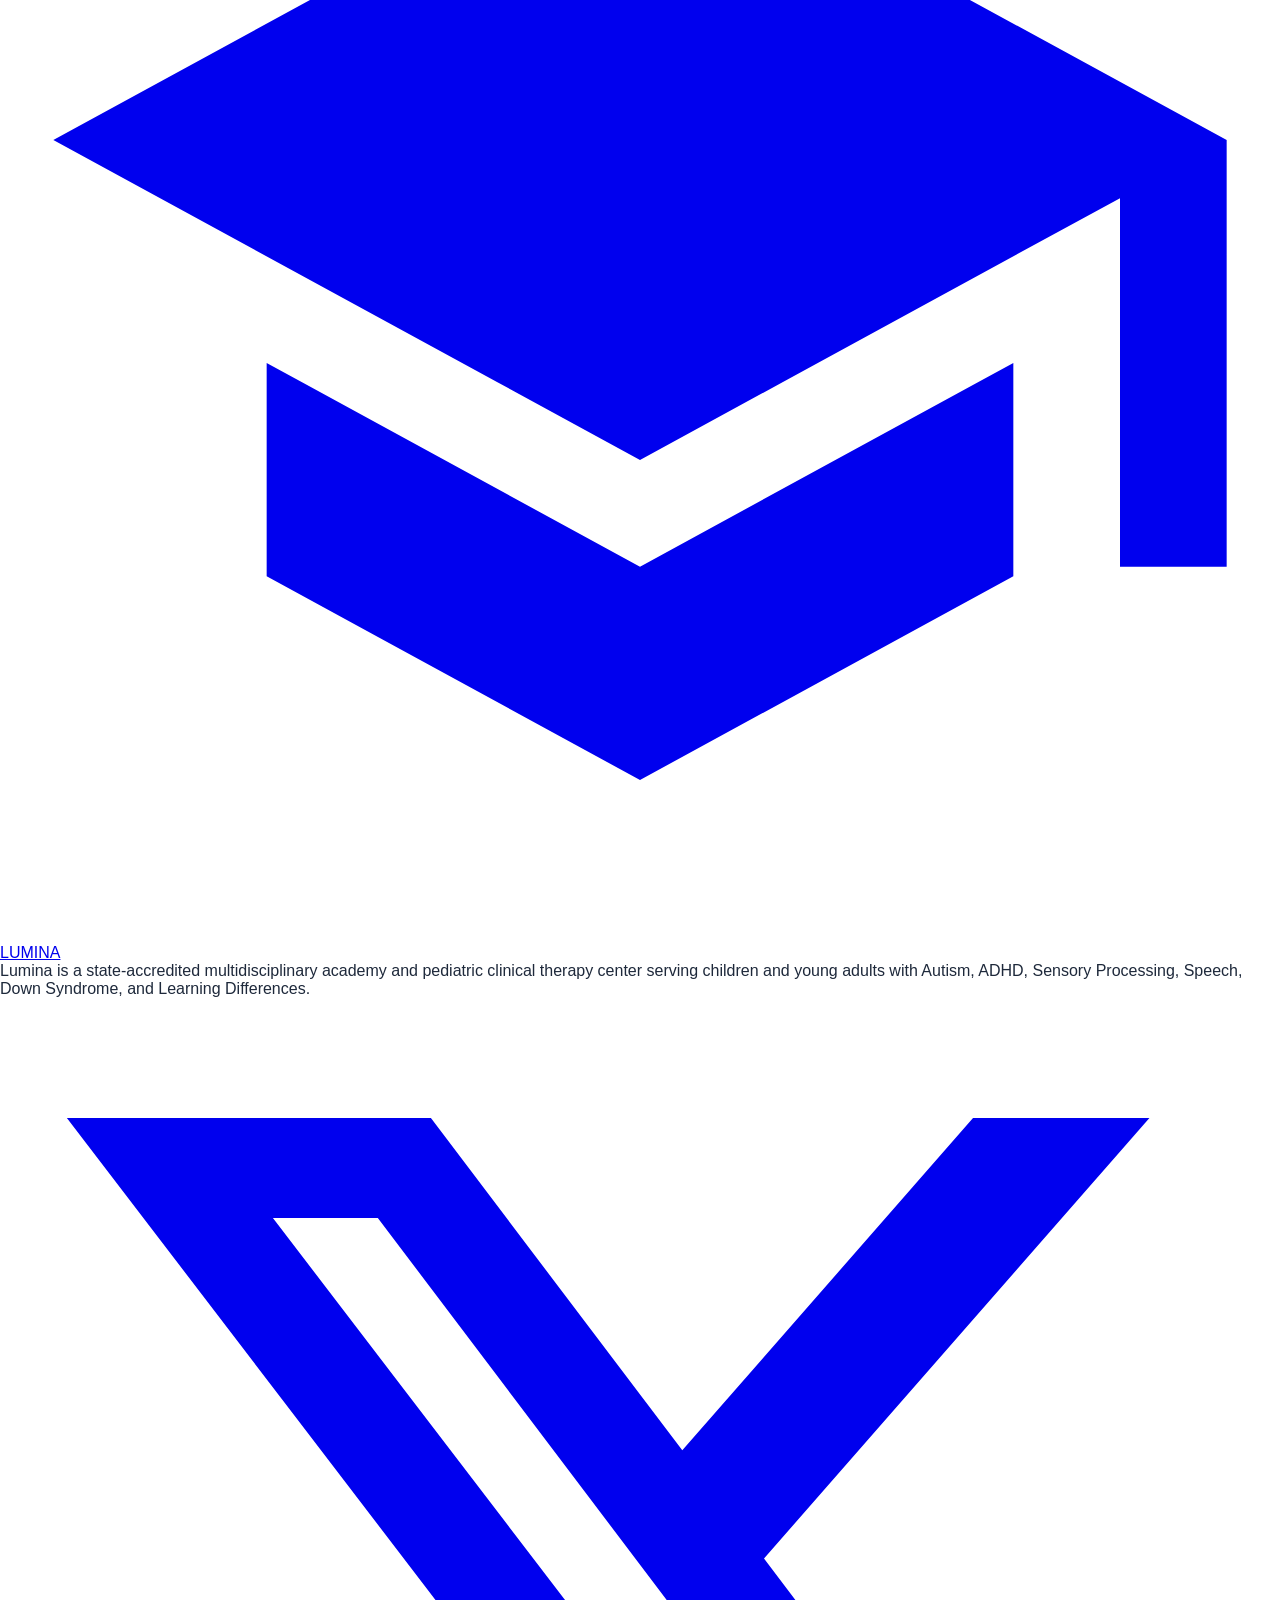
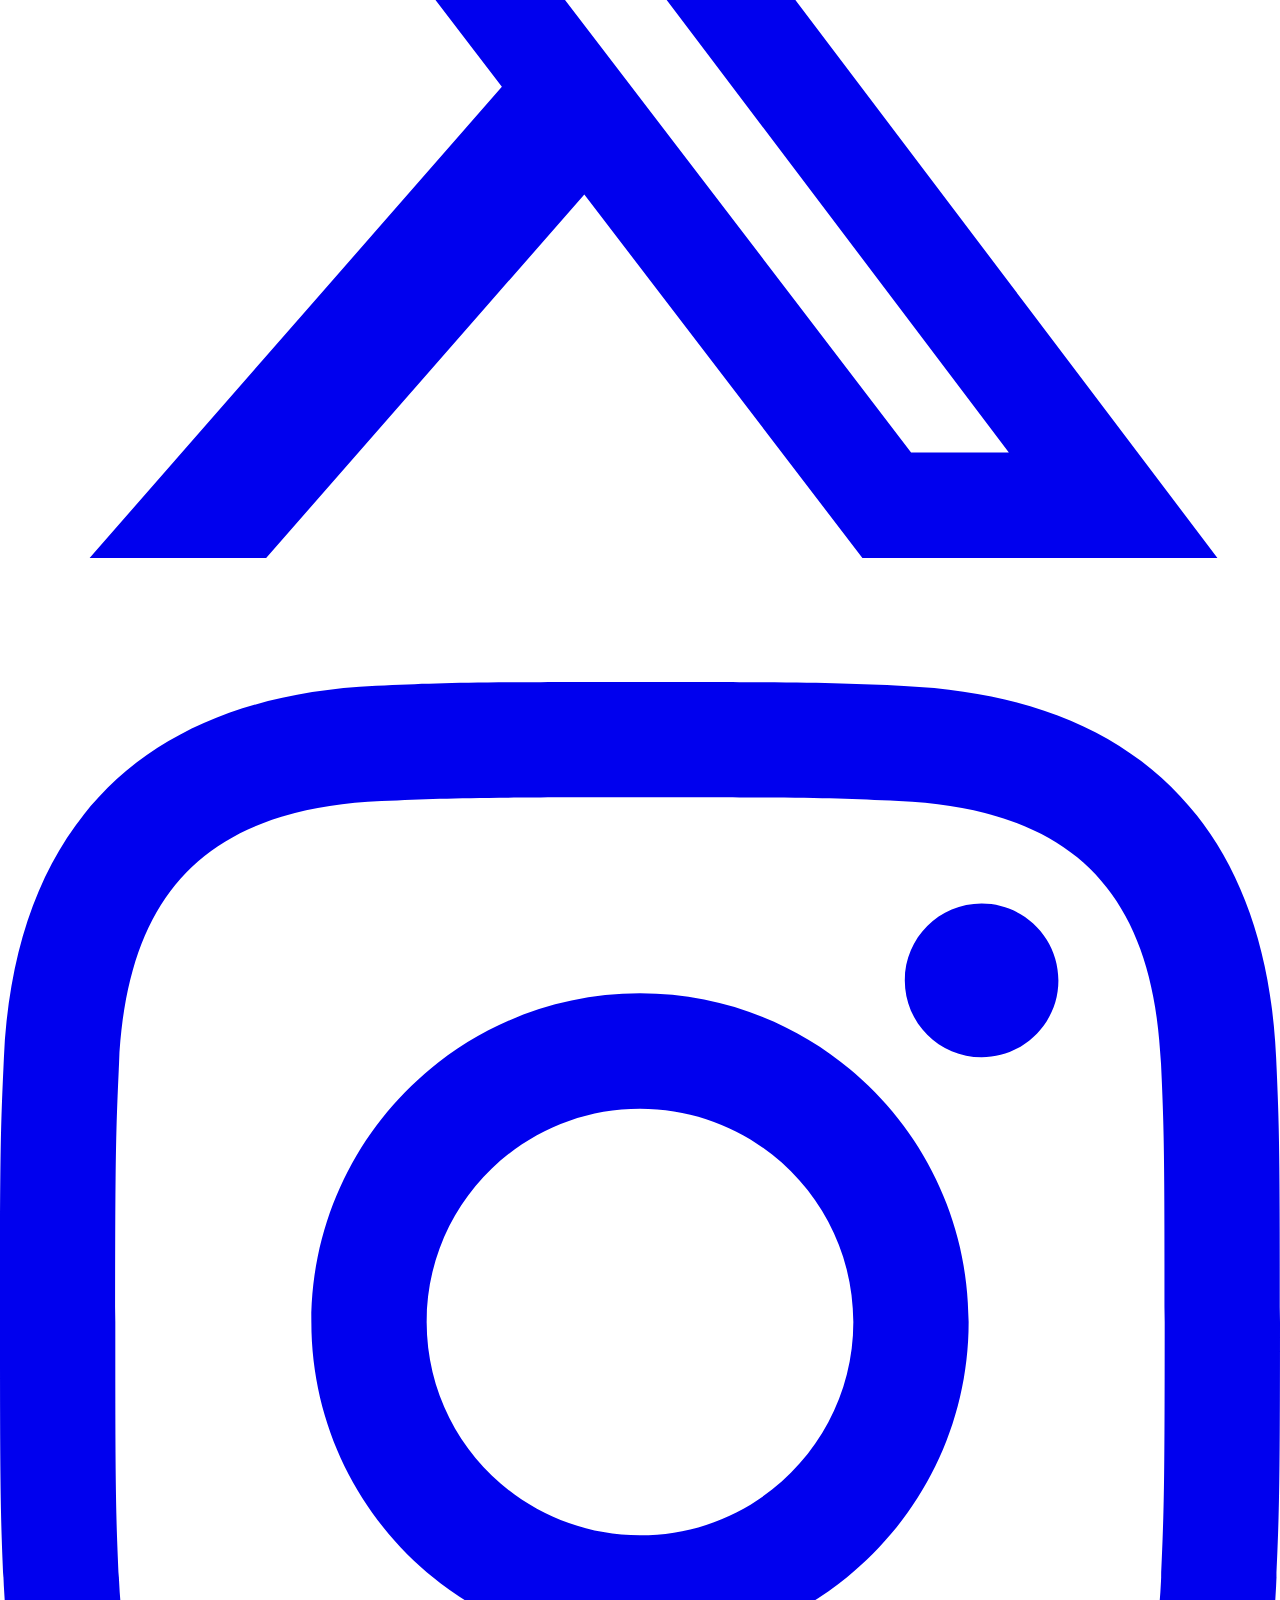
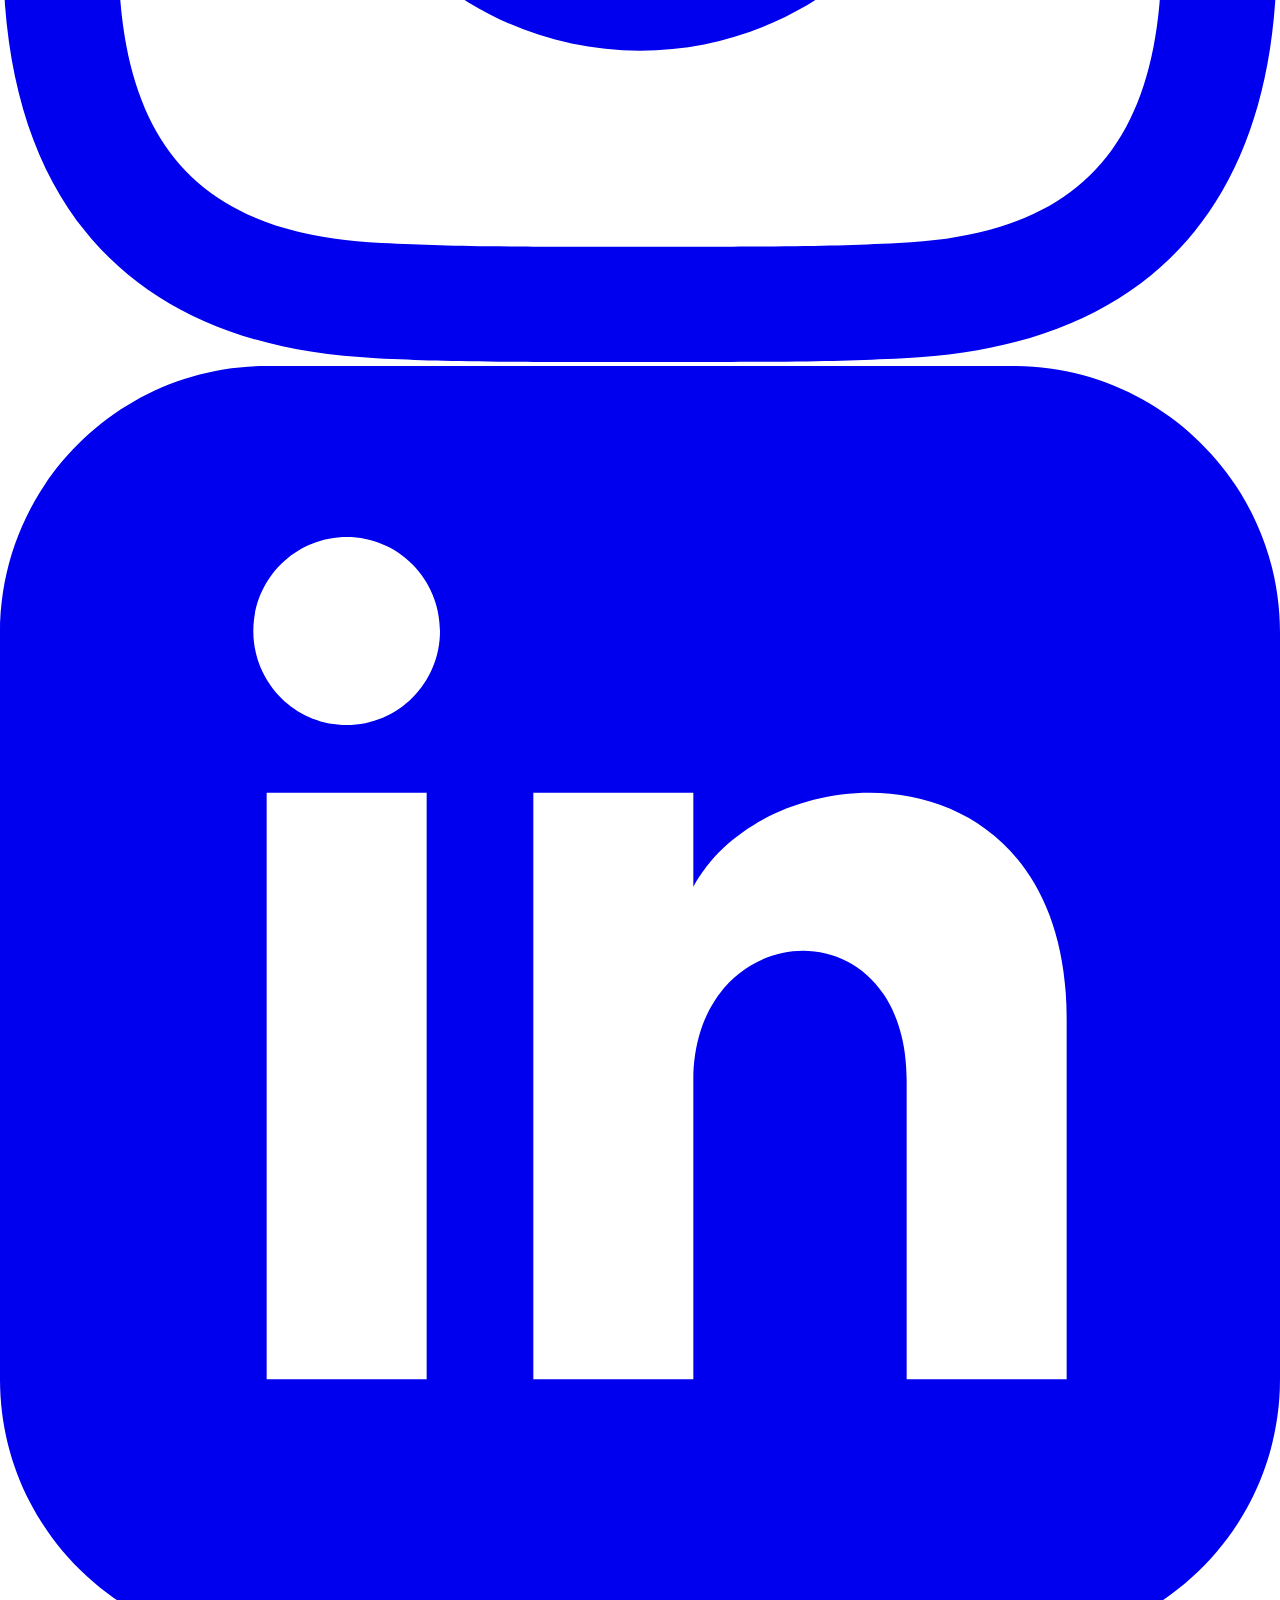
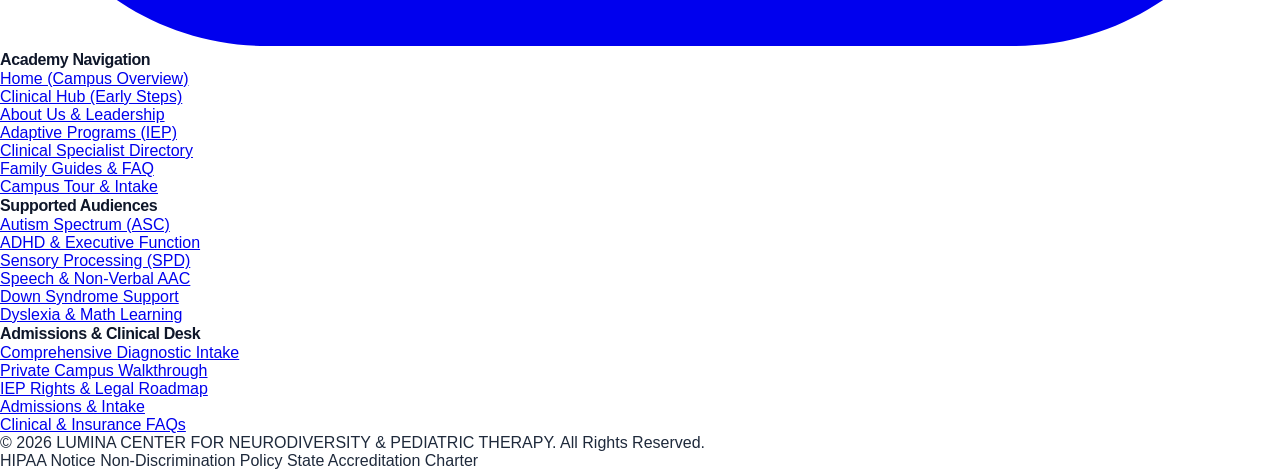
==== commit 936aa78e: "update commit" ====
--- a/about.html
+++ b/about.html
@@ -265,154 +265,153 @@
        Directly resolving Issue 2: Clearly communicate purpose & target student audience
        ========================================================================== -->
   <section id="target-audience" class="py-20 bg-theme-secondary border-b border-theme">
-    <div class="max-w-7xl mx-auto px-4 sm:px-6 lg:px-8">
+  <div class="max-w-7xl mx-auto px-4 sm:px-6 lg:px-8">
+    
+    <div class="text-center max-w-3xl mx-auto mb-16">
+      <span class="text-xs font-bold uppercase tracking-widest text-teal-600 dark:text-teal-400 block mb-2">Who We Champion</span>
+      <h2 class="text-3xl sm:text-4xl font-extrabold mb-4">Our Target Student Audiences & Diagnostic Specializations</h2>
+      <p class="section-subtitle text-sm sm:text-base leading-relaxed">
+        We provide specialized curricula and pediatric clinical care specifically engineered for neurodivergent learners from toddlerhood (Age 2) through young adulthood (Age 25).
+      </p>
+    </div>
+
+    <div class="grid grid-cols-1 md:grid-cols-2 lg:grid-cols-3 gap-8 items-stretch">
       
-      <div class="text-center max-w-3xl mx-auto mb-16">
-        <span class="text-xs font-bold uppercase tracking-widest text-teal-600 dark:text-teal-400 block mb-2">Who We Champion</span>
-        <h2 class="text-3xl sm:text-4xl font-extrabold mb-4">Our Target Student Audiences & Diagnostic Specializations</h2>
-        <p class="section-subtitle text-sm sm:text-base leading-relaxed">
-          We provide specialized curricula and pediatric clinical care specifically engineered for neurodivergent learners from toddlerhood (Age 2) through young adulthood (Age 25).
-        </p>
-      </div>
-
-      <div class="grid grid-cols-1 md:grid-cols-2 lg:grid-cols-3 gap-8">
-        
-        <!-- Audience Card 1: Autism Spectrum -->
-        <article class="flat-card p-6 flex flex-col justify-between">
-          <div>
-            <div class="flex items-center justify-between mb-4">
-              <span class="badge-autism">Autism Spectrum (ASC)</span>
-              <span class="text-xs font-mono font-bold text-slate-400">Ages 2 – 22</span>
-            </div>
-            <h3 class="text-xl font-bold mb-2">Autism Spectrum & Asperger Profiles</h3>
-            <p class="text-xs text-slate-600 dark:text-slate-400 leading-relaxed mb-4">
-              Children and adolescents experiencing non-linear social communication, intense special interests, sensory modulation needs, and transitions. We prioritize self-advocacy and neurodiversity-affirming social frameworks rather than forced masking.
-            </p>
-            <ul class="space-y-1.5 text-xs text-slate-700 dark:text-slate-300 border-t border-theme pt-3 mb-4">
-              <li class="flex items-center gap-2"><span class="text-teal-600 font-bold">✓</span> Peer social communication cohorts</li>
-              <li class="flex items-center gap-2"><span class="text-teal-600 font-bold">✓</span> Executive function & schedule predictability</li>
-              <li class="flex items-center gap-2"><span class="text-teal-600 font-bold">✓</span> Sensory decompression sanctuaries</li>
-            </ul>
-          </div>
-          <a href="programs.html?filter=autism" class="text-xs font-bold text-amber-600 dark:text-amber-400 hover:underline inline-flex items-center gap-1">
-            Explore Autism Curricula &rarr;
-          </a>
-        </article>
-
-        <!-- Audience Card 2: ADHD -->
-        <article class="flat-card p-6 flex flex-col justify-between">
-          <div>
-            <div class="flex items-center justify-between mb-4">
-              <span class="badge-adhd">ADHD & Executive Function</span>
-              <span class="text-xs font-mono font-bold text-slate-400">Ages 4 – 18</span>
-            </div>
-            <h3 class="text-xl font-bold mb-2">Attention & Executive Differences</h3>
-            <p class="text-xs text-slate-600 dark:text-slate-400 leading-relaxed mb-4">
-              Students demonstrating hyper-focus, working memory bottlenecks, impulse regulation hurdles, and kinetic learning requirements. We build physical movement directly into classroom academic modules.
-            </p>
-            <ul class="space-y-1.5 text-xs text-slate-700 dark:text-slate-300 border-t border-theme pt-3 mb-4">
-              <li class="flex items-center gap-2"><span class="text-teal-600 font-bold">✓</span> Kinetic seating & active learning pods</li>
-              <li class="flex items-center gap-2"><span class="text-teal-600 font-bold">✓</span> Visual task scaffolding & time-mapping</li>
-              <li class="flex items-center gap-2"><span class="text-teal-600 font-bold">✓</span> Positive behavioral support (PBS)</li>
-            </ul>
-          </div>
-          <a href="programs.html?filter=adhd" class="text-xs font-bold text-amber-600 dark:text-amber-400 hover:underline inline-flex items-center gap-1">
-            Explore ADHD Programs &rarr;
-          </a>
-        </article>
-
-        <!-- Audience Card 3: Sensory Processing -->
-        <article class="flat-card p-6 flex flex-col justify-between">
-          <div>
-            <div class="flex items-center justify-between mb-4">
-              <span class="badge-sensory">Sensory Processing (SPD)</span>
-              <span class="text-xs font-mono font-bold text-slate-400">Ages 2 – 16</span>
-            </div>
-            <h3 class="text-xl font-bold mb-2">Sensory Modulation & Integration</h3>
-            <p class="text-xs text-slate-600 dark:text-slate-400 leading-relaxed mb-4">
-              Children with hypersensitivity or hyposensitivity to tactile, vestibular, proprioceptive, auditory, or visual inputs. We utilize state-of-the-art sensory gym equipment for sensory diet calibration.
-            </p>
-            <ul class="space-y-1.5 text-xs text-slate-700 dark:text-slate-300 border-t border-theme pt-3 mb-4">
-              <li class="flex items-center gap-2"><span class="text-teal-600 font-bold">✓</span> Dual suspension swing sensory gym</li>
-              <li class="flex items-center gap-2"><span class="text-teal-600 font-bold">✓</span> Deep tactile pressure therapy</li>
-              <li class="flex items-center gap-2"><span class="text-teal-600 font-bold">✓</span> Individualized daily sensory diets</li>
-            </ul>
-          </div>
-          <a href="programs.html?filter=sensory" class="text-xs font-bold text-amber-600 dark:text-amber-400 hover:underline inline-flex items-center gap-1">
-            Explore Sensory Therapy &rarr;
-          </a>
-        </article>
-
-        <!-- Audience Card 4: Speech & AAC -->
-        <article class="flat-card p-6 flex flex-col justify-between">
-          <div>
-            <div class="flex items-center justify-between mb-4">
-              <span class="badge-speech">Speech, Language & AAC</span>
-              <span class="text-xs font-mono font-bold text-slate-400">Ages 2 – 25</span>
-            </div>
-            <h3 class="text-xl font-bold mb-2">Verbal Delays & Non-Verbal Communication</h3>
-            <p class="text-xs text-slate-600 dark:text-slate-400 leading-relaxed mb-4">
-              Students with childhood apraxia of speech, expressive/receptive delays, and non-speaking individuals utilizing high-tech AAC (Augmentative and Alternative Communication) devices and visual picture boards.
-            </p>
-            <ul class="space-y-1.5 text-xs text-slate-700 dark:text-slate-300 border-t border-theme pt-3 mb-4">
-              <li class="flex items-center gap-2"><span class="text-teal-600 font-bold">✓</span> Dedicated speech & articulation suites</li>
-              <li class="flex items-center gap-2"><span class="text-teal-600 font-bold">✓</span> iPad Proloquo2Go & eye-gaze AAC training</li>
-              <li class="flex items-center gap-2"><span class="text-teal-600 font-bold">✓</span> Pragmatic conversation language labs</li>
-            </ul>
-          </div>
-          <a href="programs.html?filter=speech" class="text-xs font-bold text-amber-600 dark:text-amber-400 hover:underline inline-flex items-center gap-1">
-            Explore Speech Pathways &rarr;
-          </a>
-        </article>
-
-        <!-- Audience Card 5: Down Syndrome -->
-        <article class="flat-card p-6 flex flex-col justify-between">
-          <div>
-            <div class="flex items-center justify-between mb-4">
-              <span class="badge-downsyndrome">Down Syndrome & Chromosomal</span>
-              <span class="text-xs font-mono font-bold text-slate-400">Ages 2 – 25</span>
-            </div>
-            <h3 class="text-xl font-bold mb-2">Trisomy 21 & Developmental Needs</h3>
-            <p class="text-xs text-slate-600 dark:text-slate-400 leading-relaxed mb-4">
-              Holistic pediatric therapy combining low-tone physical therapy, sign language bridge training, adaptive life skills, and academic milestone pacing customized to each child's joyful strengths.
-            </p>
-            <ul class="space-y-1.5 text-xs text-slate-700 dark:text-slate-300 border-t border-theme pt-3 mb-4">
-              <li class="flex items-center gap-2"><span class="text-teal-600 font-bold">✓</span> Hypotonia pediatric physical therapy</li>
-              <li class="flex items-center gap-2"><span class="text-teal-600 font-bold">✓</span> Multi-sensory phonics & math manipulatives</li>
-              <li class="flex items-center gap-2"><span class="text-teal-600 font-bold">✓</span> Community inclusion & peer friendships</li>
-            </ul>
-          </div>
-          <a href="programs.html?filter=downsyndrome" class="text-xs font-bold text-amber-600 dark:text-amber-400 hover:underline inline-flex items-center gap-1">
-            Explore Down Syndrome Support &rarr;
-          </a>
-        </article>
-
-        <!-- Audience Card 6: Learning Differences -->
-        <article class="flat-card p-6 flex flex-col justify-between">
-          <div>
-            <div class="flex items-center justify-between mb-4">
-              <span class="badge-learning">Learning Differences</span>
-              <span class="text-xs font-mono font-bold text-slate-400">Ages 6 – 18</span>
-            </div>
-            <h3 class="text-xl font-bold mb-2">Dyslexia, Dysgraphia & Dyscalculia</h3>
-            <p class="text-xs text-slate-600 dark:text-slate-400 leading-relaxed mb-4">
-              Students whose brilliant cognitive potential is hindered by traditional rote curricula. We employ multi-sensory Orton-Gillingham reading, auditory books, and kinesthetic math models.
-            </p>
-            <ul class="space-y-1.5 text-xs text-slate-700 dark:text-slate-300 border-t border-theme pt-3 mb-4">
-              <li class="flex items-center gap-2"><span class="text-teal-600 font-bold">✓</span> Certified Orton-Gillingham instructors</li>
-              <li class="flex items-center gap-2"><span class="text-teal-600 font-bold">✓</span> Speech-to-text assistive software</li>
-              <li class="flex items-center gap-2"><span class="text-teal-600 font-bold">✓</span> Low student-to-teacher ratio (1:3)</li>
-            </ul>
-          </div>
-          <a href="programs.html?filter=learning" class="text-xs font-bold text-amber-600 dark:text-amber-400 hover:underline inline-flex items-center gap-1">
-            Explore Academic Therapies &rarr;
-          </a>
-        </article>
-
-      </div>
-    </div>
-  </section>
-
+      <!-- Audience Card 1: Autism Spectrum -->
+      <article class="flat-card p-6 flex flex-col h-full">
+        <div class="flex items-center justify-between mb-4 min-h-[1.75rem]">
+          <span class="badge-autism">Autism Spectrum (ASC)</span>
+          <span class="text-xs font-mono font-bold text-slate-400">Ages 2 – 22</span>
+        </div>
+        <h3 class="text-xl font-bold mb-3 min-h-[3.5rem] flex items-start leading-snug">
+          Autism Spectrum & Asperger Profiles
+        </h3>
+        <p class="text-xs text-slate-600 dark:text-slate-400 leading-relaxed mb-6 flex-1 min-h-[4.5rem]">
+          Children and adolescents experiencing non-linear social communication, intense special interests, sensory modulation needs, and transitions. We prioritize self-advocacy and neurodiversity-affirming social frameworks rather than forced masking.
+        </p>
+        <ul class="space-y-2 text-xs text-slate-700 dark:text-slate-300 border-t border-theme pt-4 mb-6 mt-auto">
+          <li class="flex items-start gap-2"><span class="text-teal-600 font-bold shrink-0">✓</span><span>Peer social communication cohorts</span></li>
+          <li class="flex items-start gap-2"><span class="text-teal-600 font-bold shrink-0">✓</span><span>Executive function & schedule predictability</span></li>
+          <li class="flex items-start gap-2"><span class="text-teal-600 font-bold shrink-0">✓</span><span>Sensory decompression sanctuaries</span></li>
+        </ul>
+        <a href="programs.html?filter=autism" class="text-xs font-bold text-amber-600 dark:text-amber-400 hover:underline inline-flex items-center gap-1 mt-auto">
+          Explore Autism Curricula &rarr;
+        </a>
+      </article>
+
+      <!-- Audience Card 2: ADHD -->
+      <article class="flat-card p-6 flex flex-col h-full">
+        <div class="flex items-center justify-between mb-4 min-h-[1.75rem]">
+          <span class="badge-adhd">ADHD & Executive Function</span>
+          <span class="text-xs font-mono font-bold text-slate-400">Ages 4 – 18</span>
+        </div>
+        <h3 class="text-xl font-bold mb-3 min-h-[3.5rem] flex items-start leading-snug">
+          Attention & Executive Differences
+        </h3>
+        <p class="text-xs text-slate-600 dark:text-slate-400 leading-relaxed mb-6 flex-1 min-h-[4.5rem]">
+          Students demonstrating hyper-focus, working memory bottlenecks, impulse regulation hurdles, and kinetic learning requirements. We build physical movement directly into classroom academic modules.
+        </p>
+        <ul class="space-y-2 text-xs text-slate-700 dark:text-slate-300 border-t border-theme pt-4 mb-6 mt-auto">
+          <li class="flex items-start gap-2"><span class="text-teal-600 font-bold shrink-0">✓</span><span>Kinetic seating & active learning pods</span></li>
+          <li class="flex items-start gap-2"><span class="text-teal-600 font-bold shrink-0">✓</span><span>Visual task scaffolding & time-mapping</span></li>
+          <li class="flex items-start gap-2"><span class="text-teal-600 font-bold shrink-0">✓</span><span>Positive behavioral support (PBS)</span></li>
+        </ul>
+        <a href="programs.html?filter=adhd" class="text-xs font-bold text-amber-600 dark:text-amber-400 hover:underline inline-flex items-center gap-1 mt-auto">
+          Explore ADHD Programs &rarr;
+        </a>
+      </article>
+
+      <!-- Audience Card 3: Sensory Processing -->
+      <article class="flat-card p-6 flex flex-col h-full">
+        <div class="flex items-center justify-between mb-4 min-h-[1.75rem]">
+          <span class="badge-sensory">Sensory Processing (SPD)</span>
+          <span class="text-xs font-mono font-bold text-slate-400">Ages 2 – 16</span>
+        </div>
+        <h3 class="text-xl font-bold mb-3 min-h-[3.5rem] flex items-start leading-snug">
+          Sensory Modulation & Integration
+        </h3>
+        <p class="text-xs text-slate-600 dark:text-slate-400 leading-relaxed mb-6 flex-1 min-h-[4.5rem]">
+          Children with hypersensitivity or hyposensitivity to tactile, vestibular, proprioceptive, auditory, or visual inputs. We utilize state-of-the-art sensory gym equipment for sensory diet calibration.
+        </p>
+        <ul class="space-y-2 text-xs text-slate-700 dark:text-slate-300 border-t border-theme pt-4 mb-6 mt-auto">
+          <li class="flex items-start gap-2"><span class="text-teal-600 font-bold shrink-0">✓</span><span>Dual suspension swing sensory gym</span></li>
+          <li class="flex items-start gap-2"><span class="text-teal-600 font-bold shrink-0">✓</span><span>Deep tactile pressure therapy</span></li>
+          <li class="flex items-start gap-2"><span class="text-teal-600 font-bold shrink-0">✓</span><span>Individualized daily sensory diets</span></li>
+        </ul>
+        <a href="programs.html?filter=sensory" class="text-xs font-bold text-amber-600 dark:text-amber-400 hover:underline inline-flex items-center gap-1 mt-auto">
+          Explore Sensory Therapy &rarr;
+        </a>
+      </article>
+
+      <!-- Audience Card 4: Speech & AAC -->
+      <article class="flat-card p-6 flex flex-col h-full">
+        <div class="flex items-center justify-between mb-4 min-h-[1.75rem]">
+          <span class="badge-speech">Speech, Language & AAC</span>
+          <span class="text-xs font-mono font-bold text-slate-400">Ages 2 – 25</span>
+        </div>
+        <h3 class="text-xl font-bold mb-3 min-h-[3.5rem] flex items-start leading-snug">
+          Verbal Delays & Non-Verbal Communication
+        </h3>
+        <p class="text-xs text-slate-600 dark:text-slate-400 leading-relaxed mb-6 flex-1 min-h-[4.5rem]">
+          Students with childhood apraxia of speech, expressive/receptive delays, and non-speaking individuals utilizing high-tech AAC (Augmentative and Alternative Communication) devices and visual picture boards.
+        </p>
+        <ul class="space-y-2 text-xs text-slate-700 dark:text-slate-300 border-t border-theme pt-4 mb-6 mt-auto">
+          <li class="flex items-start gap-2"><span class="text-teal-600 font-bold shrink-0">✓</span><span>Dedicated speech & articulation suites</span></li>
+          <li class="flex items-start gap-2"><span class="text-teal-600 font-bold shrink-0">✓</span><span>iPad Proloquo2Go & eye-gaze AAC training</span></li>
+          <li class="flex items-start gap-2"><span class="text-teal-600 font-bold shrink-0">✓</span><span>Pragmatic conversation language labs</span></li>
+        </ul>
+        <a href="programs.html?filter=speech" class="text-xs font-bold text-amber-600 dark:text-amber-400 hover:underline inline-flex items-center gap-1 mt-auto">
+          Explore Speech Pathways &rarr;
+        </a>
+      </article>
+
+      <!-- Audience Card 5: Down Syndrome -->
+      <article class="flat-card p-6 flex flex-col h-full">
+        <div class="flex items-center justify-between mb-4 min-h-[1.75rem]">
+          <span class="badge-downsyndrome">Down Syndrome & Chromosomal</span>
+          <span class="text-xs font-mono font-bold text-slate-400">Ages 2 – 25</span>
+        </div>
+        <h3 class="text-xl font-bold mb-3 min-h-[3.5rem] flex items-start leading-snug">
+          Trisomy 21 & Developmental Needs
+        </h3>
+        <p class="text-xs text-slate-600 dark:text-slate-400 leading-relaxed mb-6 flex-1 min-h-[4.5rem]">
+          Holistic pediatric therapy combining low-tone physical therapy, sign language bridge training, adaptive life skills, and academic milestone pacing customized to each child's joyful strengths.
+        </p>
+        <ul class="space-y-2 text-xs text-slate-700 dark:text-slate-300 border-t border-theme pt-4 mb-6 mt-auto">
+          <li class="flex items-start gap-2"><span class="text-teal-600 font-bold shrink-0">✓</span><span>Hypotonia pediatric physical therapy</span></li>
+          <li class="flex items-start gap-2"><span class="text-teal-600 font-bold shrink-0">✓</span><span>Multi-sensory phonics & math manipulatives</span></li>
+          <li class="flex items-start gap-2"><span class="text-teal-600 font-bold shrink-0">✓</span><span>Community inclusion & peer friendships</span></li>
+        </ul>
+        <a href="programs.html?filter=downsyndrome" class="text-xs font-bold text-amber-600 dark:text-amber-400 hover:underline inline-flex items-center gap-1 mt-auto">
+          Explore Down Syndrome Support &rarr;
+        </a>
+      </article>
+
+      <!-- Audience Card 6: Learning Differences -->
+      <article class="flat-card p-6 flex flex-col h-full">
+        <div class="flex items-center justify-between mb-4 min-h-[1.75rem]">
+          <span class="badge-learning">Learning Differences</span>
+          <span class="text-xs font-mono font-bold text-slate-400">Ages 6 – 18</span>
+        </div>
+        <h3 class="text-xl font-bold mb-3 min-h-[3.5rem] flex items-start leading-snug">
+          Dyslexia, Dysgraphia & Dyscalculia
+        </h3>
+        <p class="text-xs text-slate-600 dark:text-slate-400 leading-relaxed mb-6 flex-1 min-h-[4.5rem]">
+          Students whose brilliant cognitive potential is hindered by traditional rote curricula. We employ multi-sensory Orton-Gillingham reading, auditory books, and kinesthetic math models.
+        </p>
+        <ul class="space-y-2 text-xs text-slate-700 dark:text-slate-300 border-t border-theme pt-4 mb-6 mt-auto">
+          <li class="flex items-start gap-2"><span class="text-teal-600 font-bold shrink-0">✓</span><span>Certified Orton-Gillingham instructors</span></li>
+          <li class="flex items-start gap-2"><span class="text-teal-600 font-bold shrink-0">✓</span><span>Speech-to-text assistive software</span></li>
+          <li class="flex items-start gap-2"><span class="text-teal-600 font-bold shrink-0">✓</span><span>Low student-to-teacher ratio (1:3)</span></li>
+        </ul>
+        <a href="programs.html?filter=learning" class="text-xs font-bold text-amber-600 dark:text-amber-400 hover:underline inline-flex items-center gap-1 mt-auto">
+          Explore Academic Therapies &rarr;
+        </a>
+      </article>
+
+    </div>
+  </div>
+</section>
   <!-- ==========================================================================
        SECTION 3: THE LUMINA MULTIDISCIPLINARY CO-TREATMENT MODEL
        Clinical Synergy: OT + SLP + BCBA + Special Educator
@@ -537,7 +536,7 @@
         <!-- Facility 3: Adaptive Daily Living & Life-Skills Lab -->
         <div class="flat-card !p-0 overflow-hidden flex flex-col justify-between h-full">
           <div class="aspect-[16/10] overflow-hidden bg-slate-100 dark:bg-slate-800 border-b border-theme shrink-0">
-            <img src="https://images.unsplash.com/photo-1576765608535-5f04d1e3f289?auto=format&fit=crop&w=800&q=80" alt="Child developing fine motor and daily independence skills in occupational therapy" class="w-full h-full object-cover" />
+            <img src="https://i.pinimg.com/1200x/8d/49/e1/8d49e1546aa287b82aced14033a9e84e.jpg" alt="Child developing fine motor and daily independence skills in occupational therapy" class="w-full h-full object-cover" />
           </div>
           <div class="p-6 flex flex-col flex-1 justify-between">
             <div>
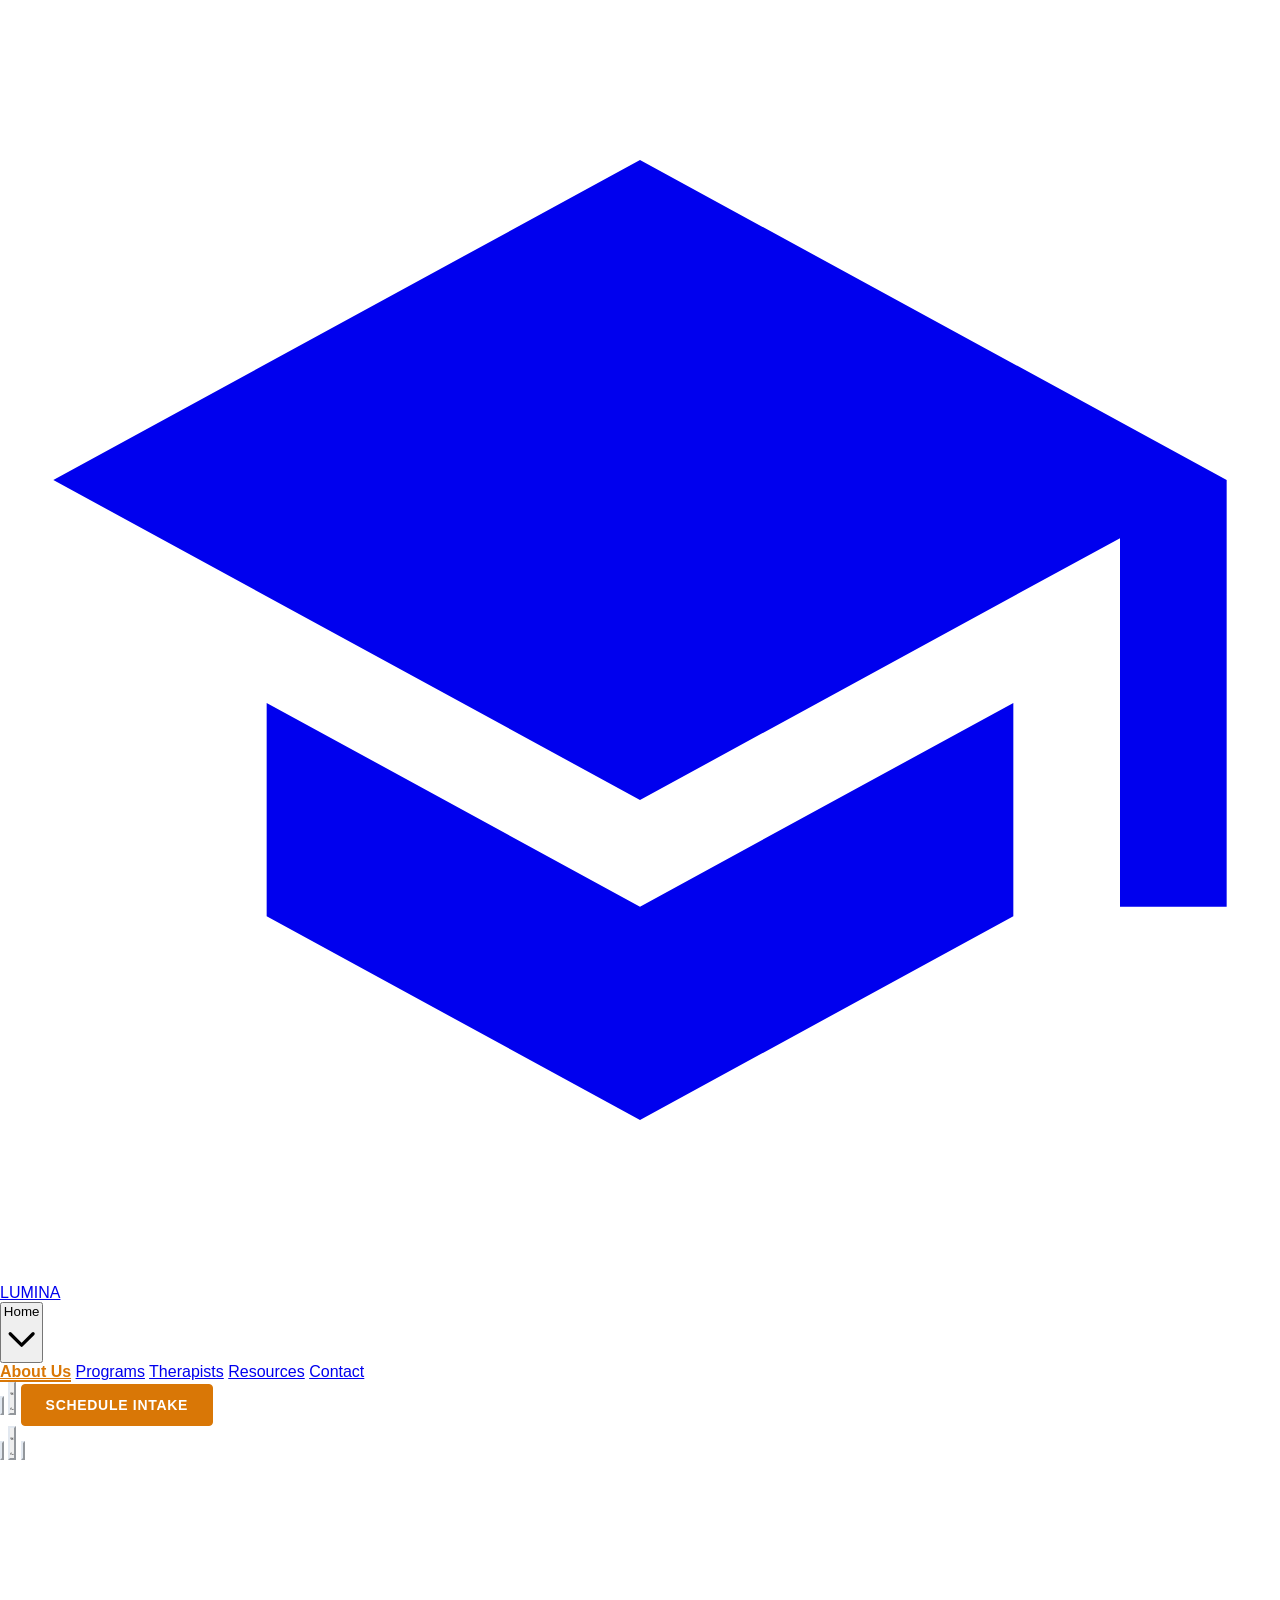
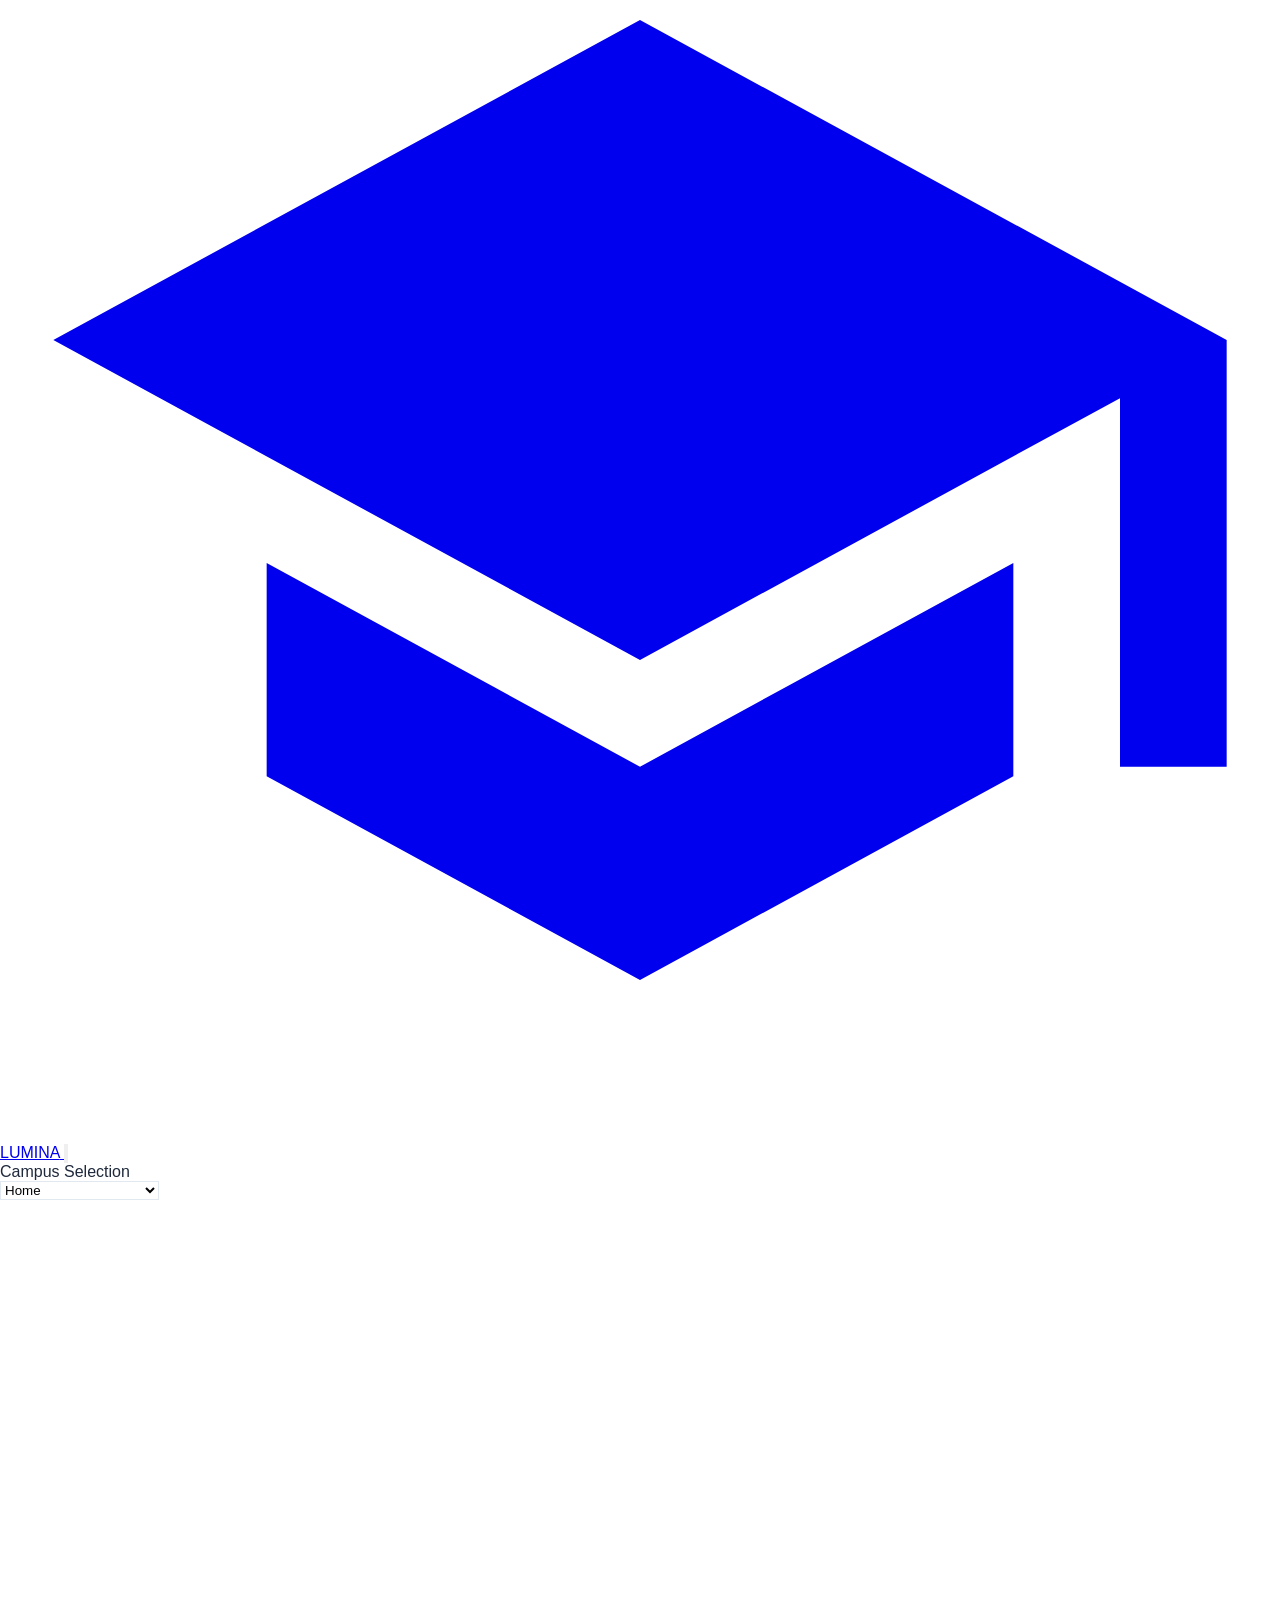
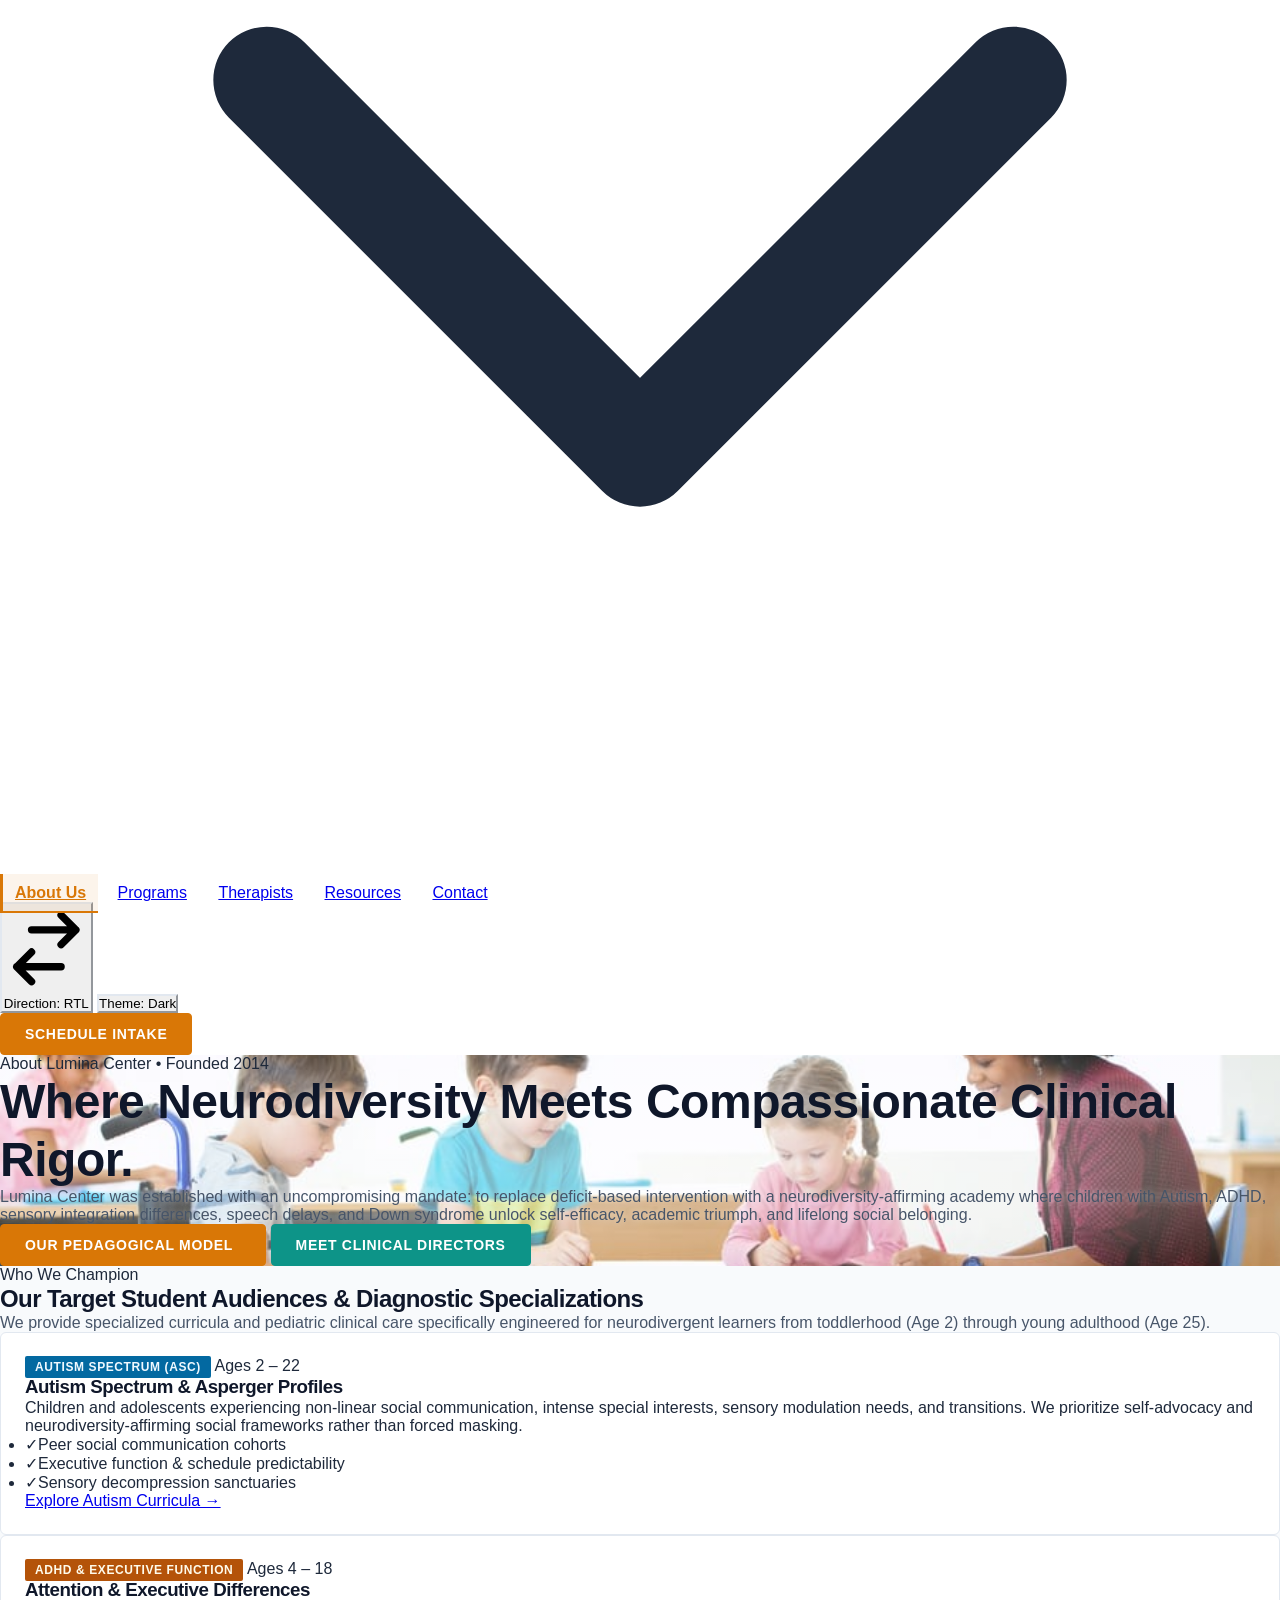
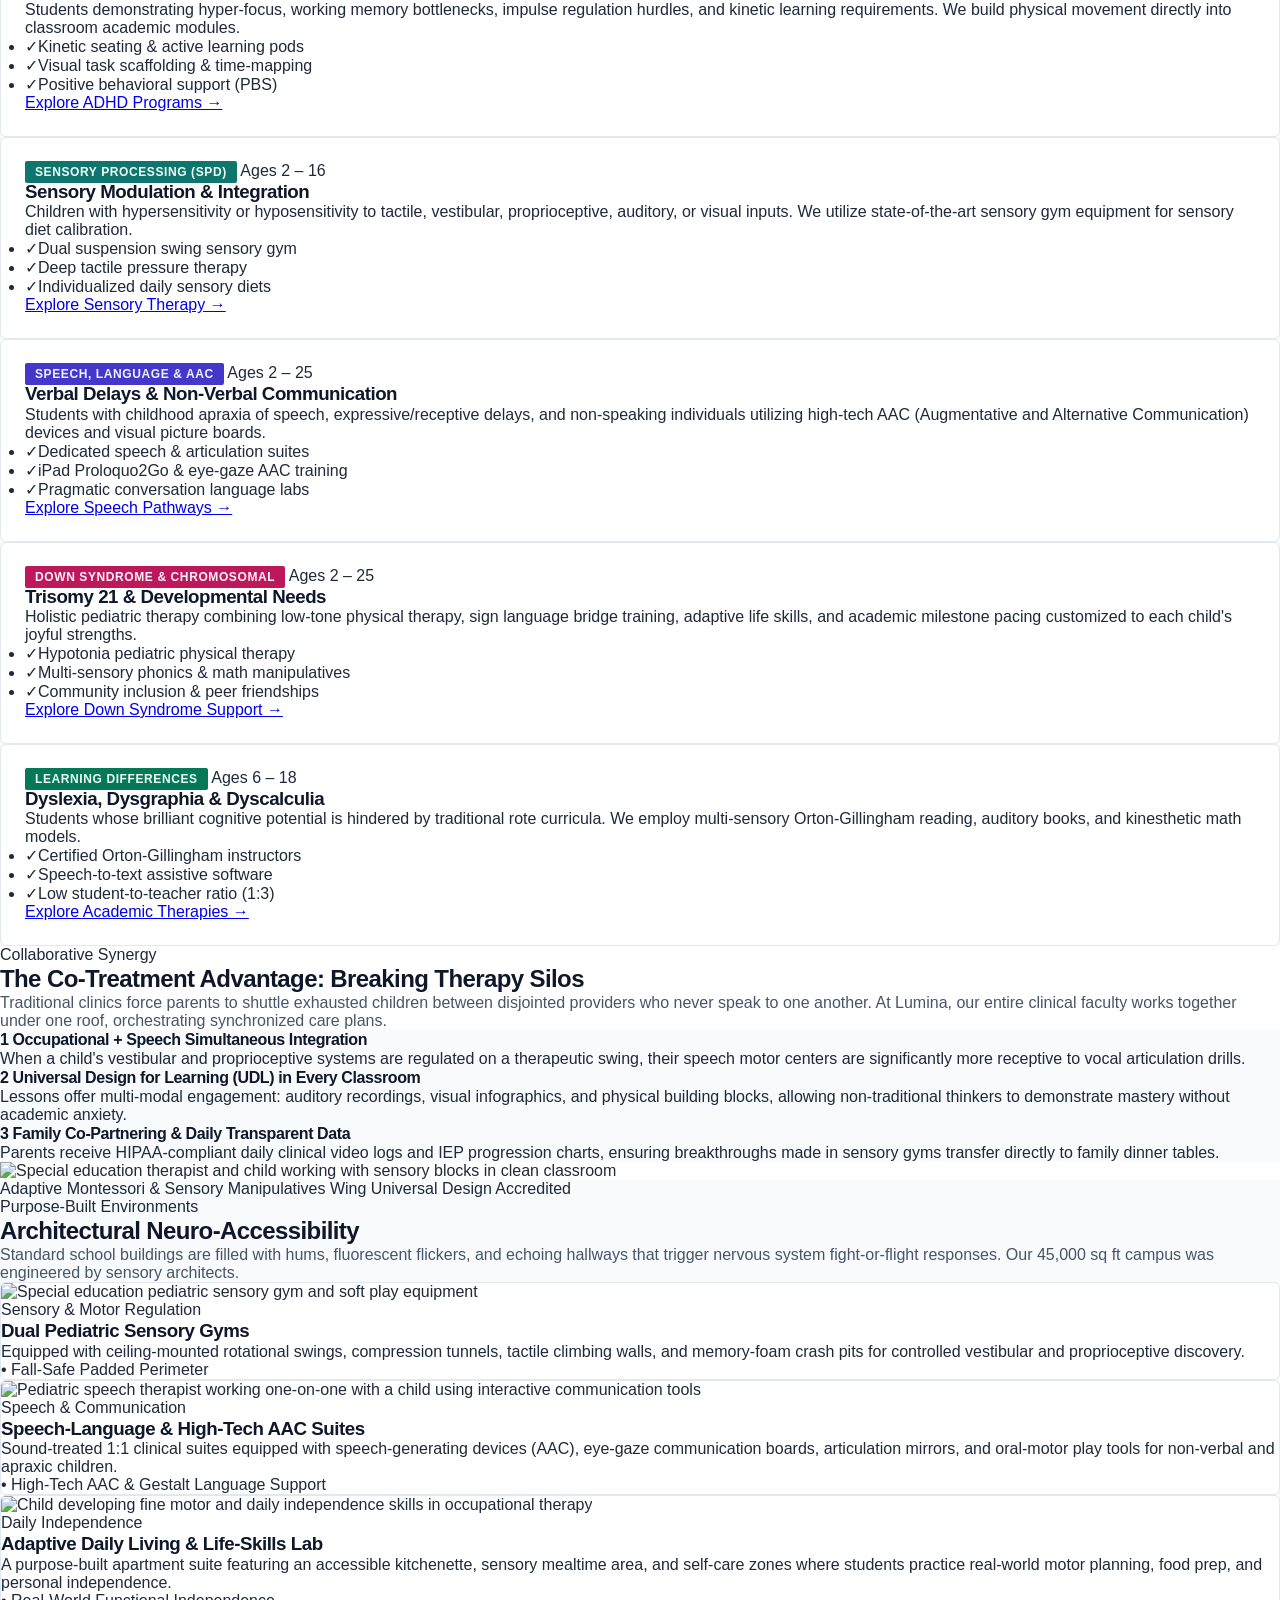
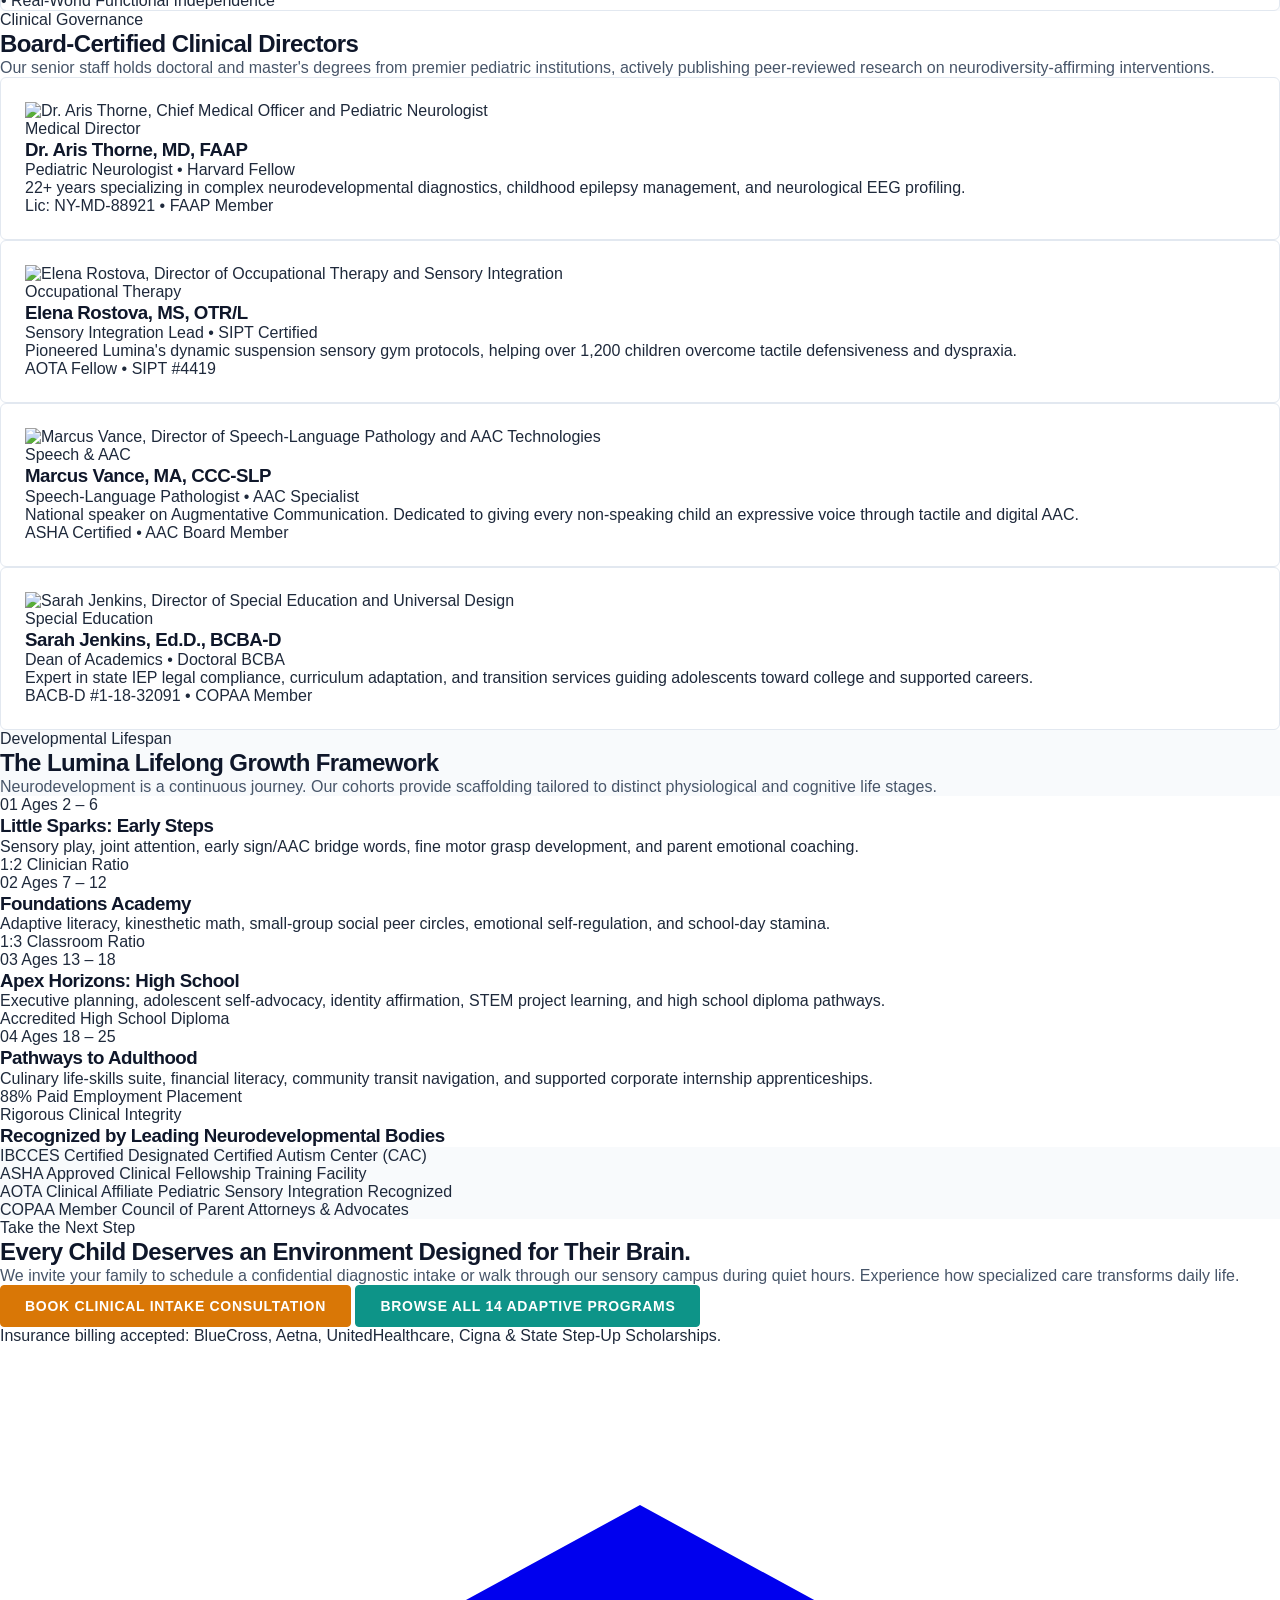
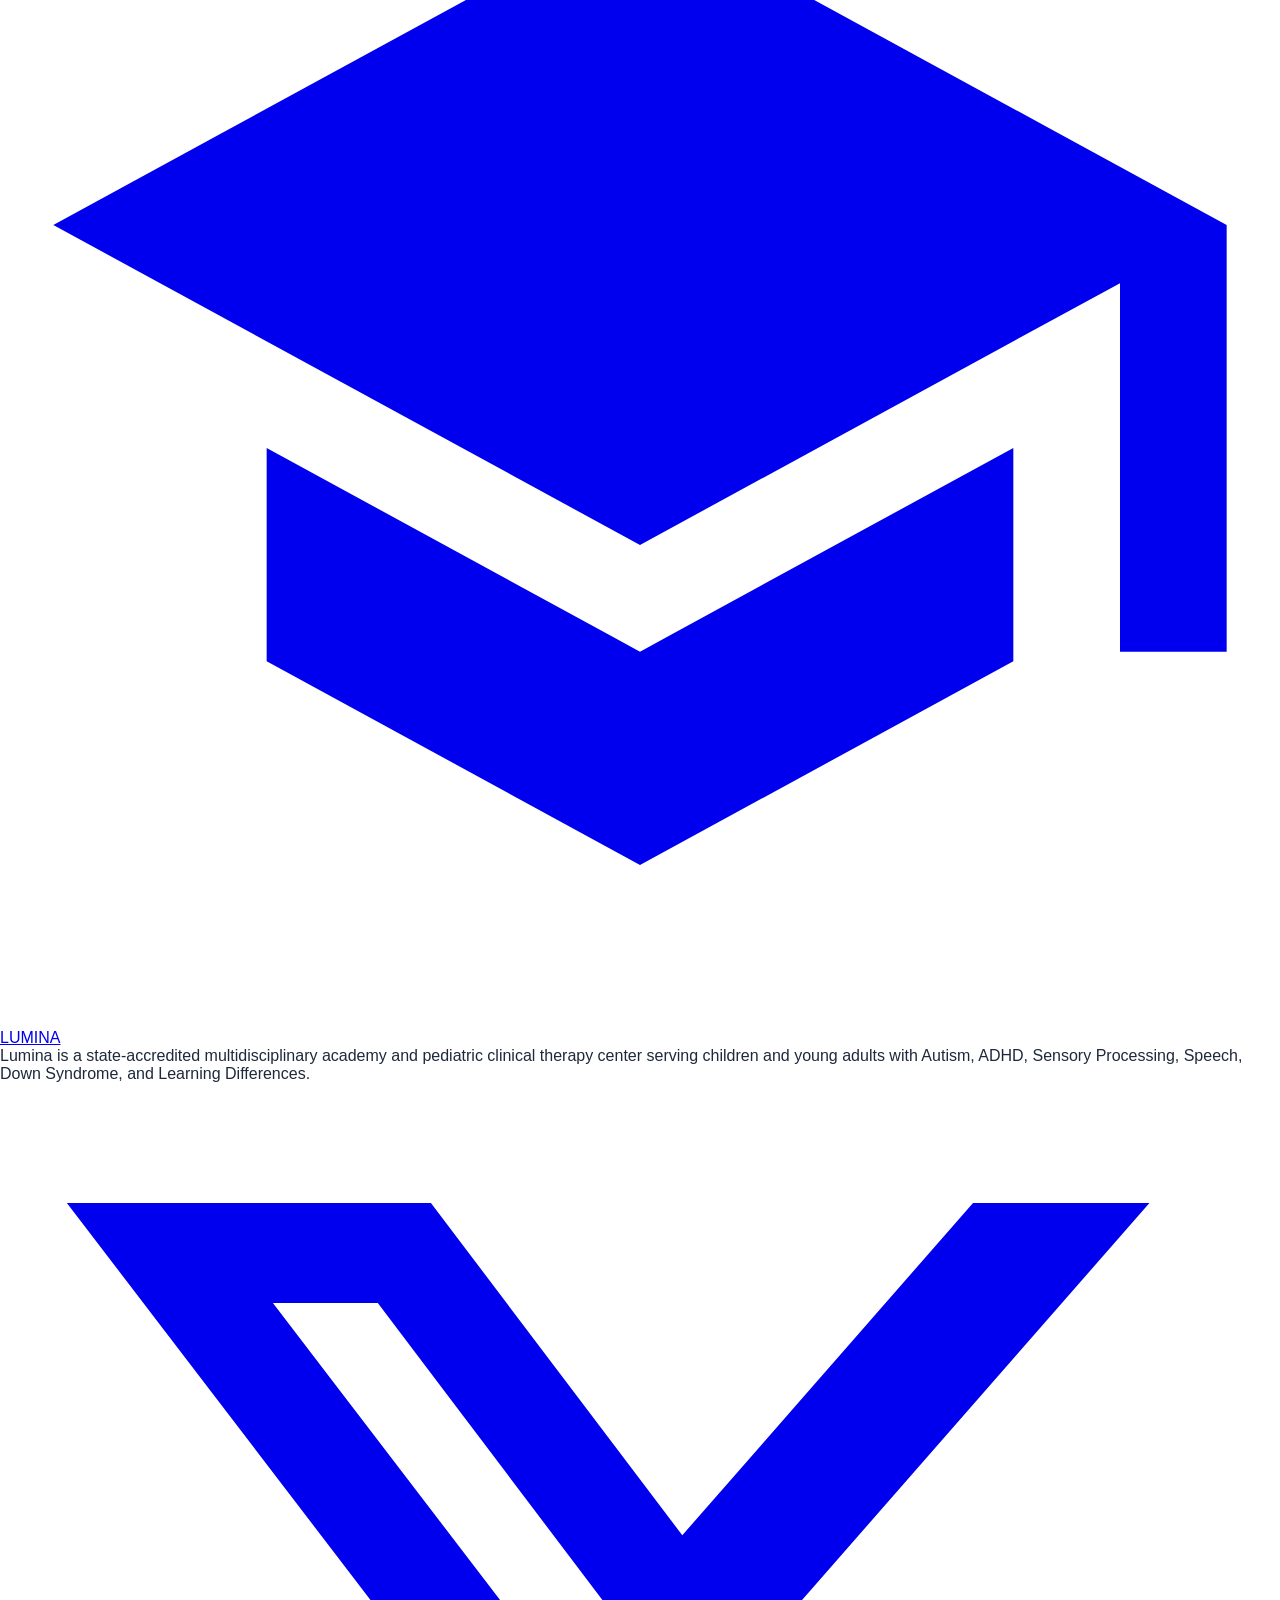
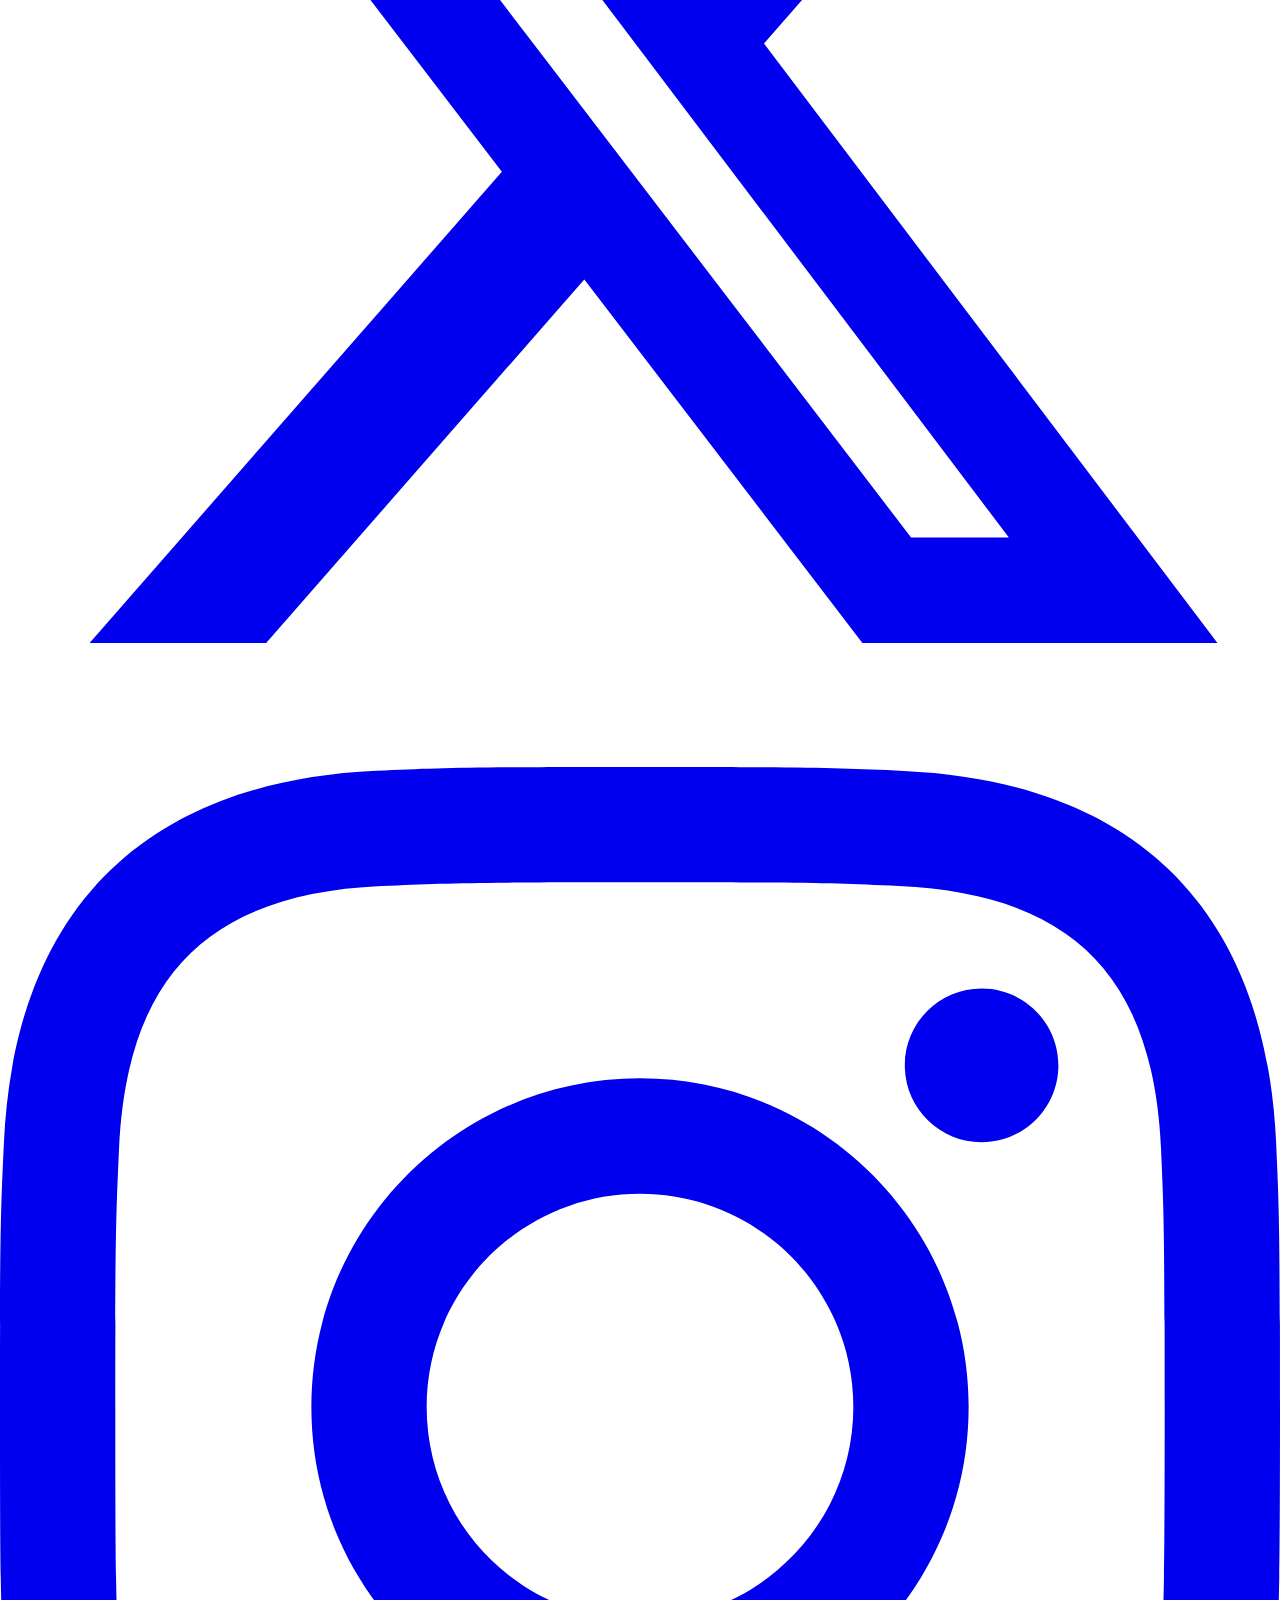
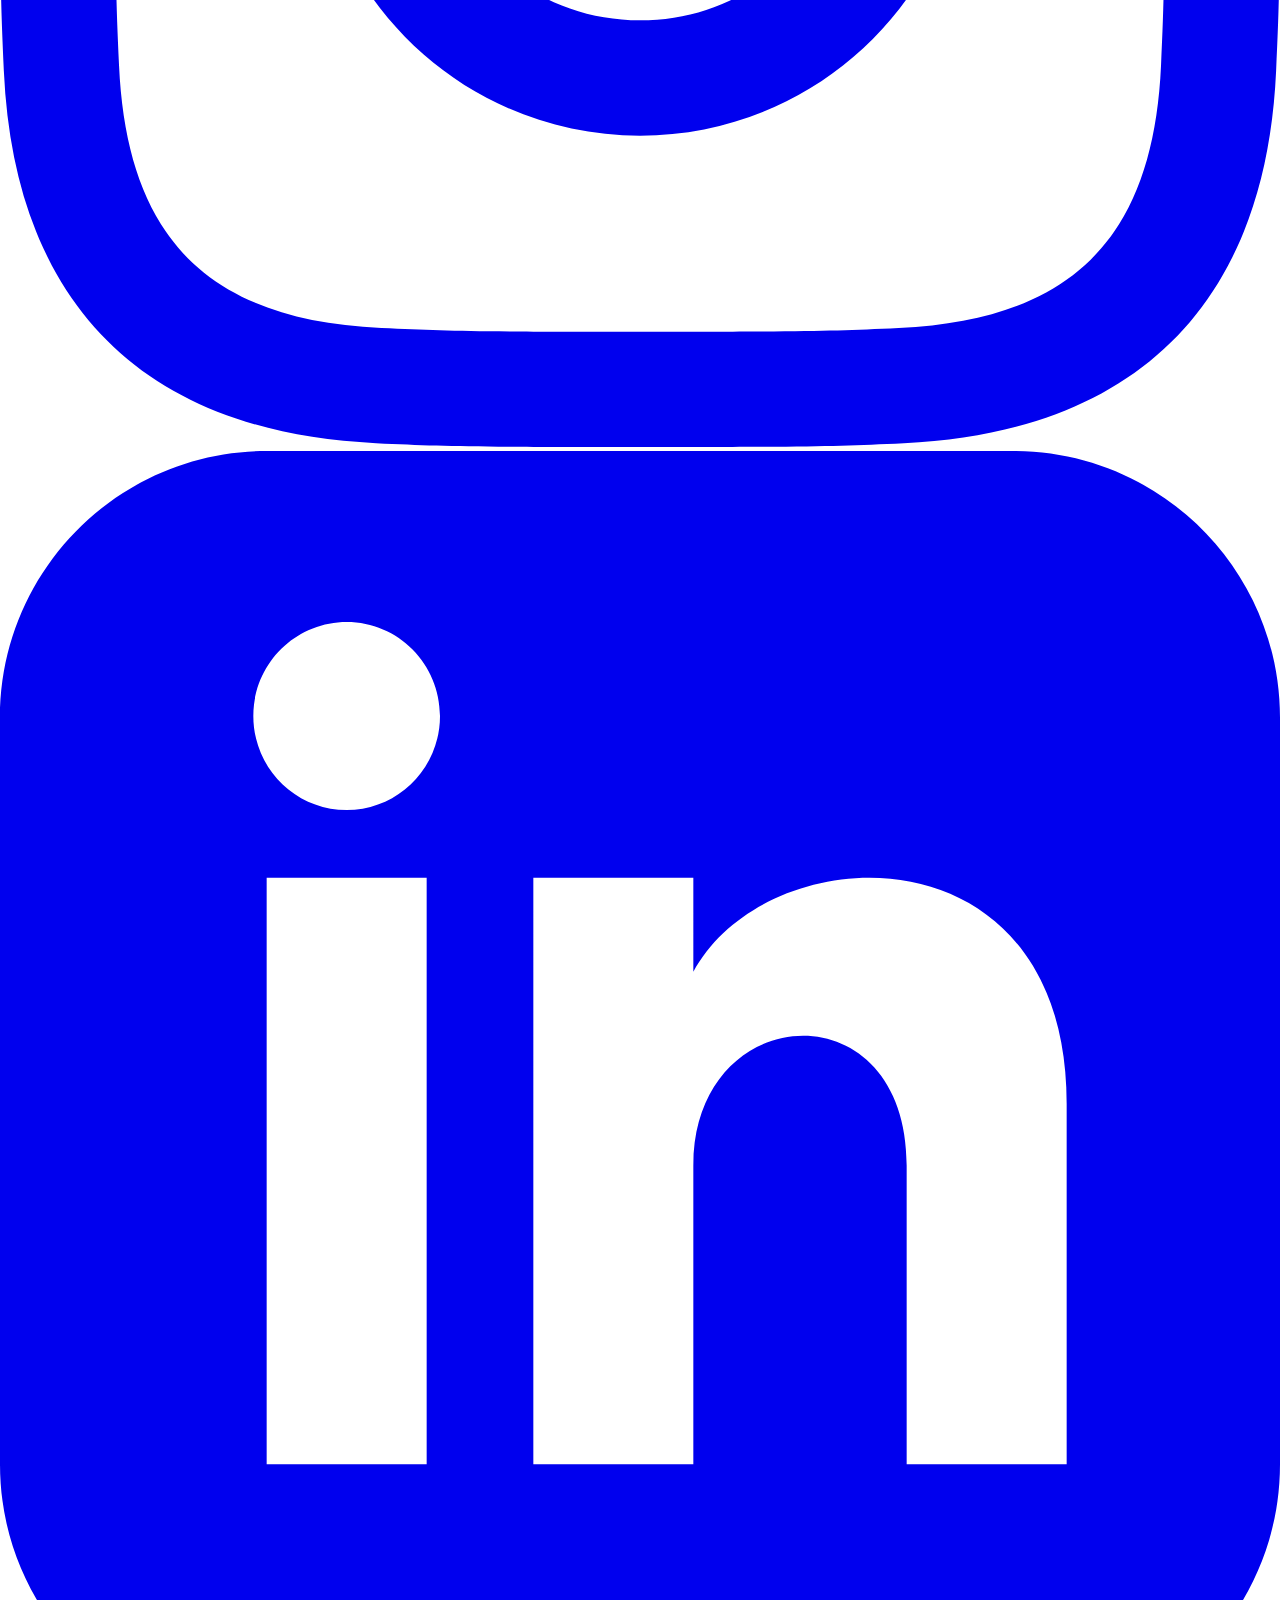
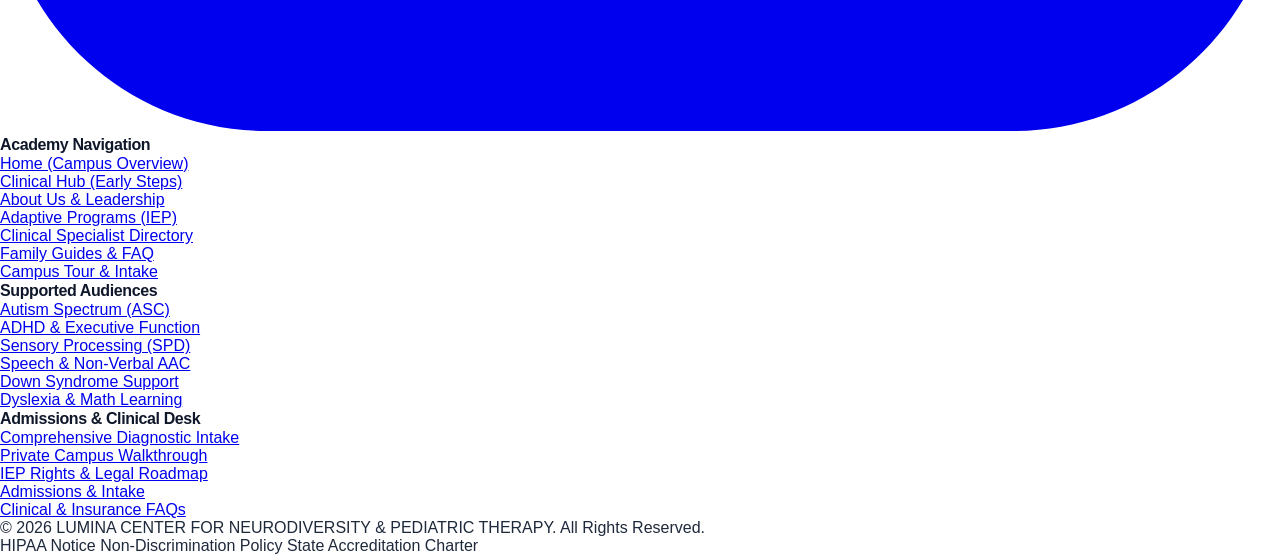
==== commit 8209c625: "update commit" ====
--- a/about.html
+++ b/about.html
@@ -234,7 +234,7 @@
        SECTION 1: HERO - OUR FOUNDING MISSION & NEUROAFFIRMING PURPOSE
        Clear communication of purpose & target audiences
        ========================================================================== -->
-  <section class="hero-wrapper min-h-[480px] lg:min-h-[540px] flex items-center border-b border-theme relative" style="background-image: url('https://i.pinimg.com/736x/31/ee/f7/31eef7595d582bfa7fd79c8c9669d31a.jpg');">
+  <section class="hero-wrapper min-h-[480px] lg:min-h-[540px] flex items-center border-b border-theme relative" style="background-image: url('images/hero/about-hero.png');">
     <div class="hero-overlay"></div>
     <div class="relative z-10 max-w-7xl mx-auto px-4 sm:px-6 lg:px-8 py-16 sm:py-24 w-full">
       <div class="max-w-4xl mx-auto text-center flex flex-col items-center">
--- a/style.css
+++ b/style.css
@@ -251,9 +251,11 @@
    ========================================================================== */
 .hero-wrapper {
   position: relative;
+  /* Photo fills the full width of the hero; anchored slightly high so faces stay in view */
   background-size: cover;
-  background-position: center;
+  background-position: center 30%;
   background-repeat: no-repeat;
+  background-color: #E2E8F0;
   isolation: isolate;
   overflow: hidden;
 }
@@ -266,33 +268,74 @@
   height: 100%;
   z-index: 1;
   pointer-events: none;
-  background: rgba(255, 255, 255, 0.65);
+  /* Light mode: solid bright panel behind the centered text, photo stays visible at the edges */
+  background:
+    radial-gradient(ellipse 70% 75% at 50% 50%,
+      rgba(255, 255, 255, 0.55) 0%,
+      rgba(255, 255, 255, 0.35) 55%,
+      rgba(255, 255, 255, 0.05) 100%);
 }
 
 html.dark .hero-overlay,
 html.dark .hero-scrim {
-  background: rgba(11, 15, 25, 0.78);
-}
-
-[dir="rtl"] .hero-overlay,
-[dir="rtl"] .hero-scrim {
-  background: rgba(255, 255, 255, 0.65);
-}
-
-[dir="rtl"] html.dark .hero-overlay,
-[dir="rtl"] html.dark .hero-scrim {
-  background: rgba(11, 15, 25, 0.78);
+  background:
+    radial-gradient(ellipse 70% 75% at 50% 50%,
+      rgba(11, 15, 25, 0.55) 0%,
+      rgba(11, 15, 25, 0.40) 55%,
+      rgba(11, 15, 25, 0.15) 100%);
 }
 
 @media (max-width: 768px) {
   .hero-overlay,
   .hero-scrim {
-    background: rgba(255, 255, 255, 0.75) !important;
+    background: rgba(255, 255, 255, 0.60) !important;
   }
   html.dark .hero-overlay,
   html.dark .hero-scrim {
-    background: rgba(11, 15, 25, 0.85) !important;
-  }
+    background: rgba(11, 15, 25, 0.60) !important;
+  }
+}
+
+/* Light mode: darker hero body text + soft halo so it never blends into the photo */
+html:not(.dark) .hero-wrapper h1 {
+  color: #334155;
+  text-shadow: 0 0 14px rgba(255, 255, 255, 0.6);
+}
+html:not(.dark) .hero-wrapper p {
+  color: #475569;
+  font-weight: 500;
+  text-shadow: 0 0 8px rgba(255, 255, 255, 0.6);
+}
+
+html.dark .hero-wrapper {
+  background-color: #0B0F19;
+}
+
+/* Dark mode: shadow behind hero text so it stays readable over the brighter photo */
+html.dark .hero-wrapper h1 {
+  color: #E2E8F0;
+  text-shadow: 0 2px 14px rgba(0, 0, 0, 0.55);
+}
+html.dark .hero-wrapper p {
+  color: #CBD5E1;
+  text-shadow: 0 1px 8px rgba(0, 0, 0, 0.55);
+}
+
+/* Hero heading: calmer size + weight on every page */
+.hero-wrapper h1 {
+  font-weight: 700;
+  font-size: 1.75rem;
+  line-height: 1.2;
+  letter-spacing: -0.01em;
+}
+@media (min-width: 640px) {
+  .hero-wrapper h1 { font-size: 2.5rem; }
+}
+@media (min-width: 1024px) {
+  .hero-wrapper h1 { font-size: 3rem; }
+}
+html.dark .hero-wrapper h1 {
+  color: #D5DBE3;
 }
 
 .hero-wrapper > *:not(.hero-overlay):not(.hero-scrim) {
